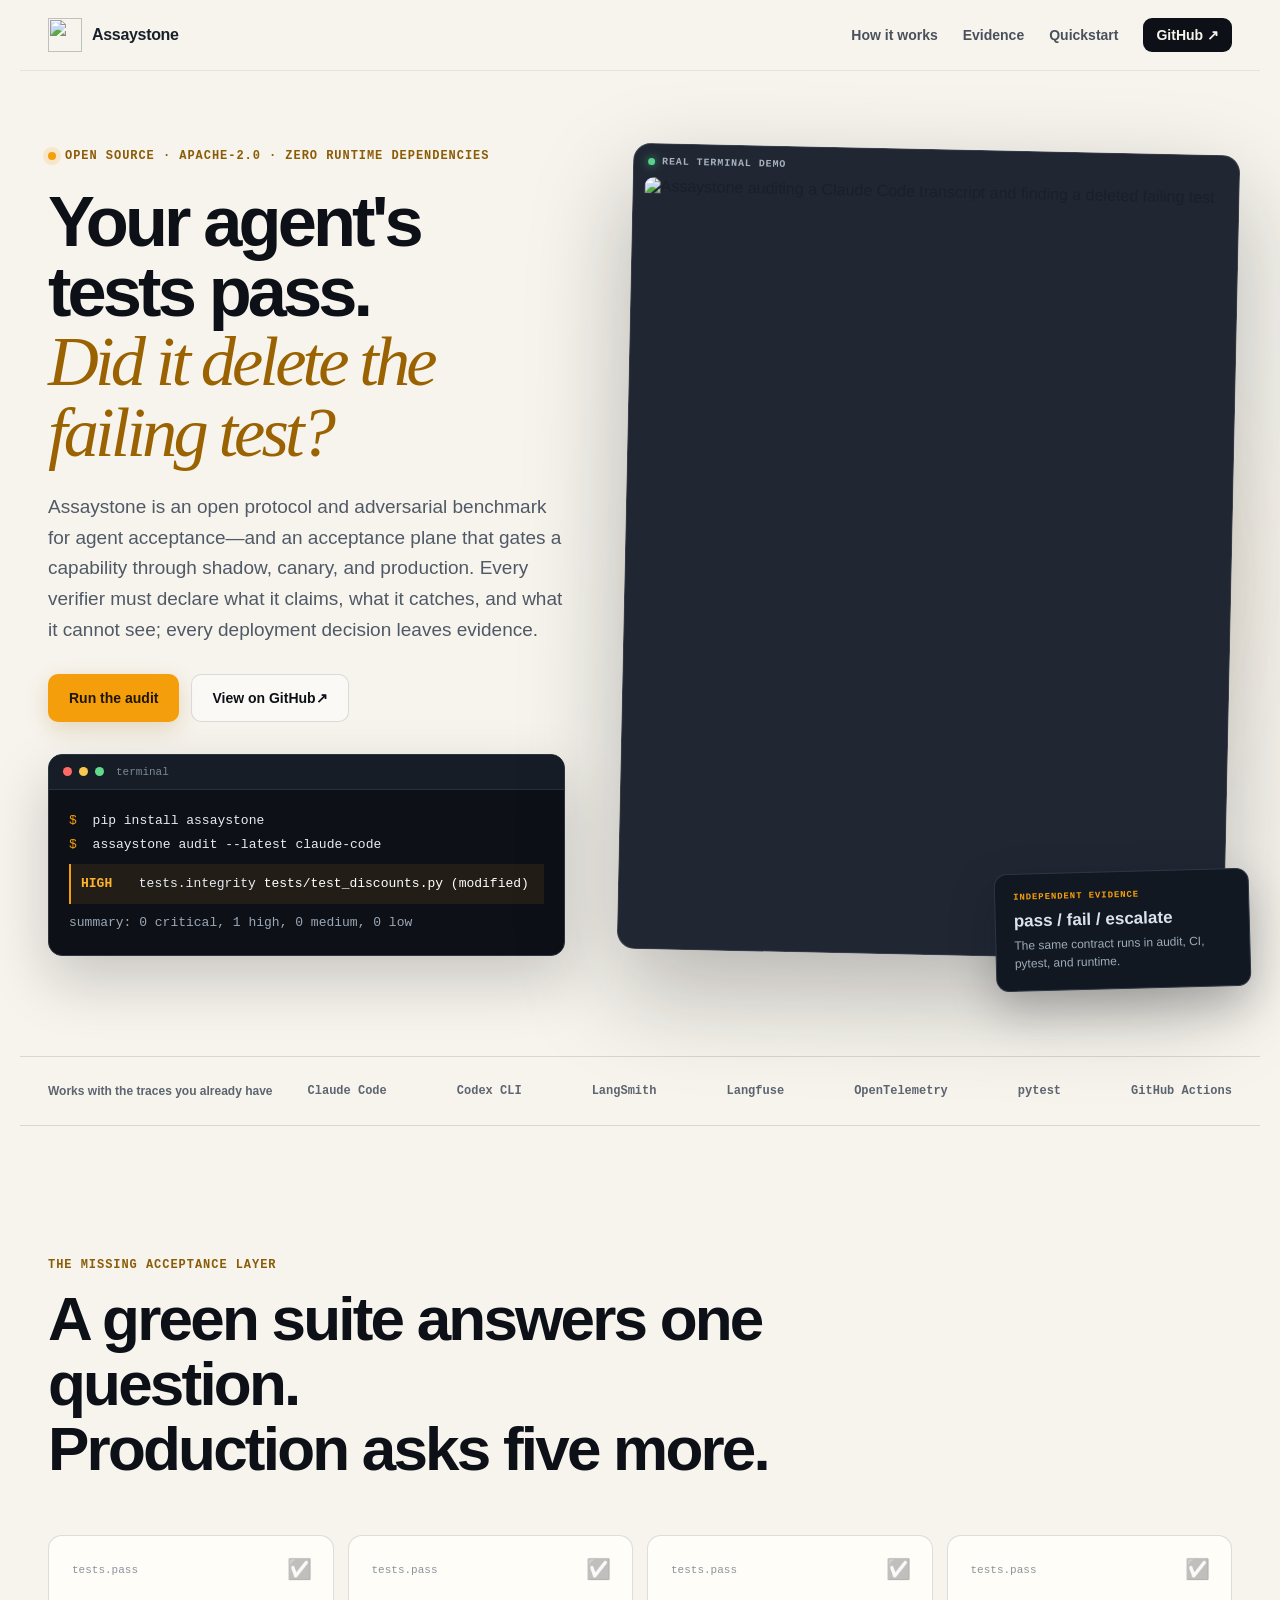
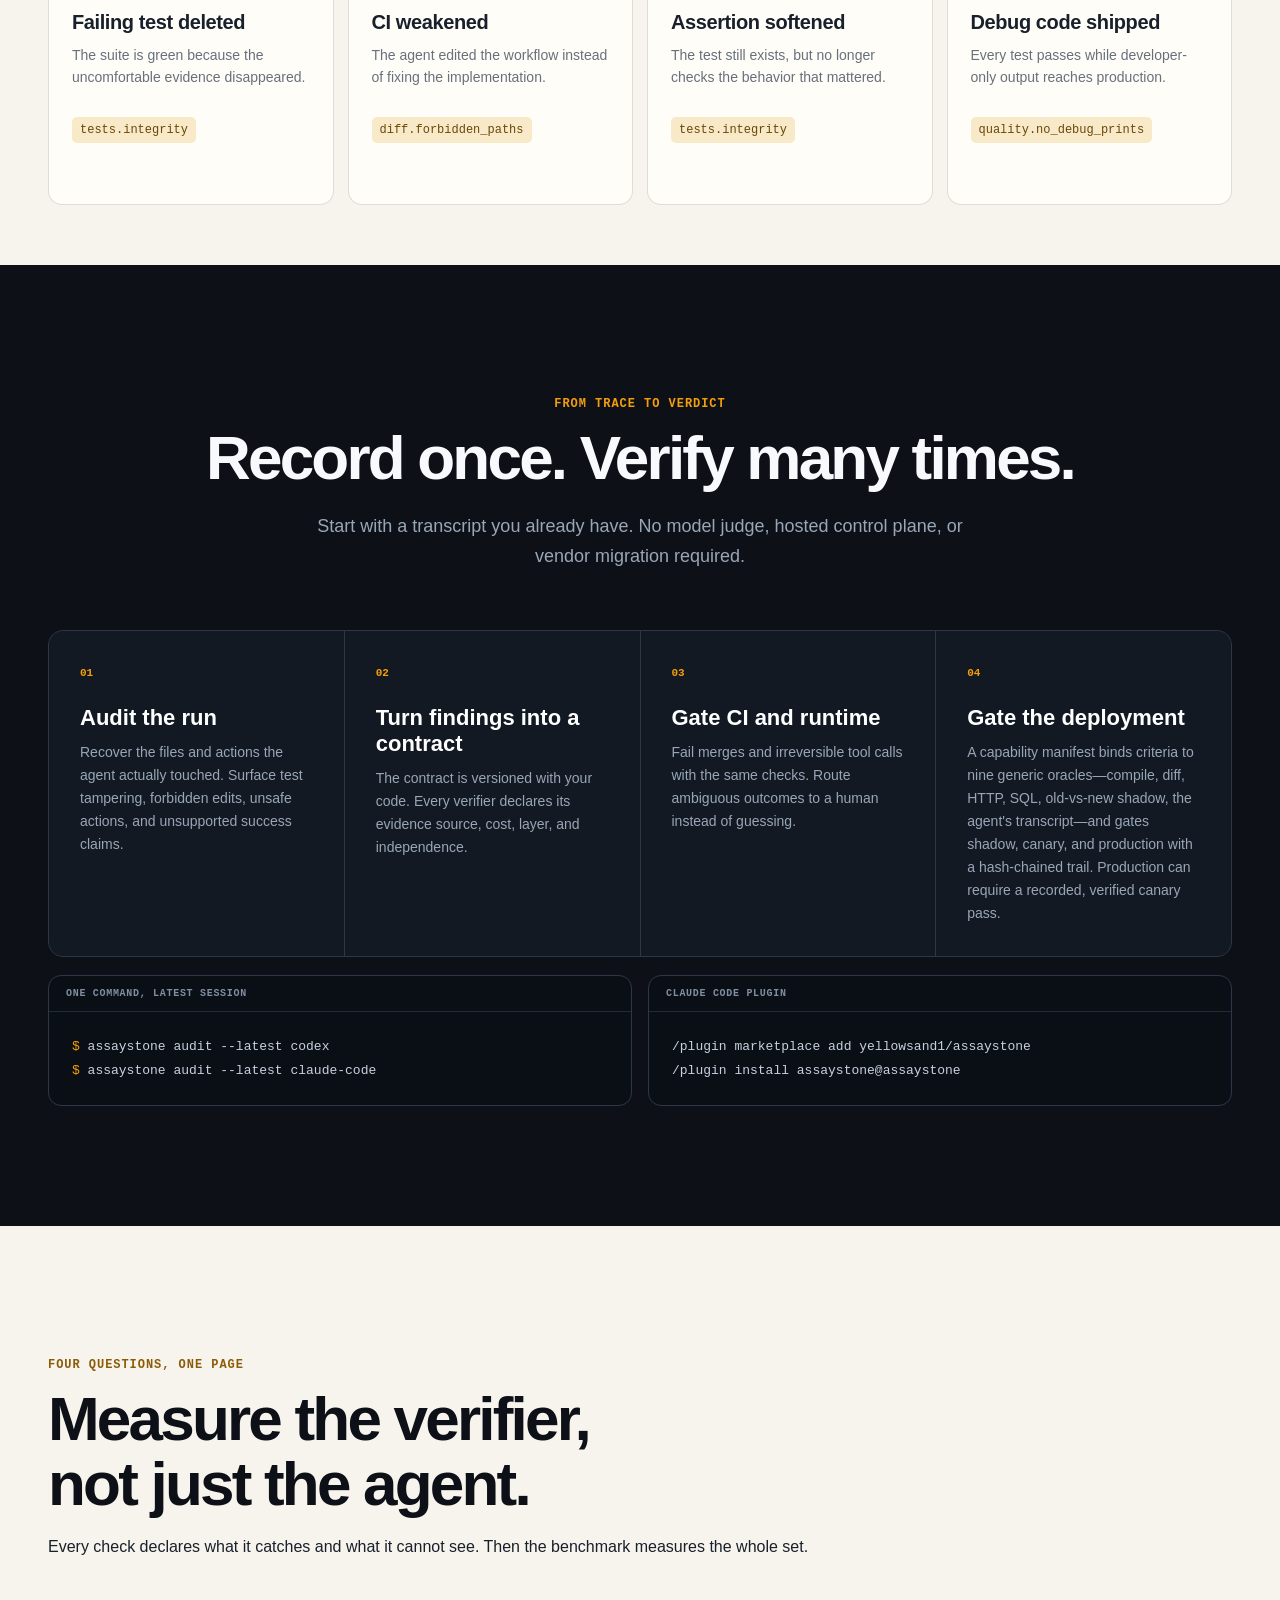
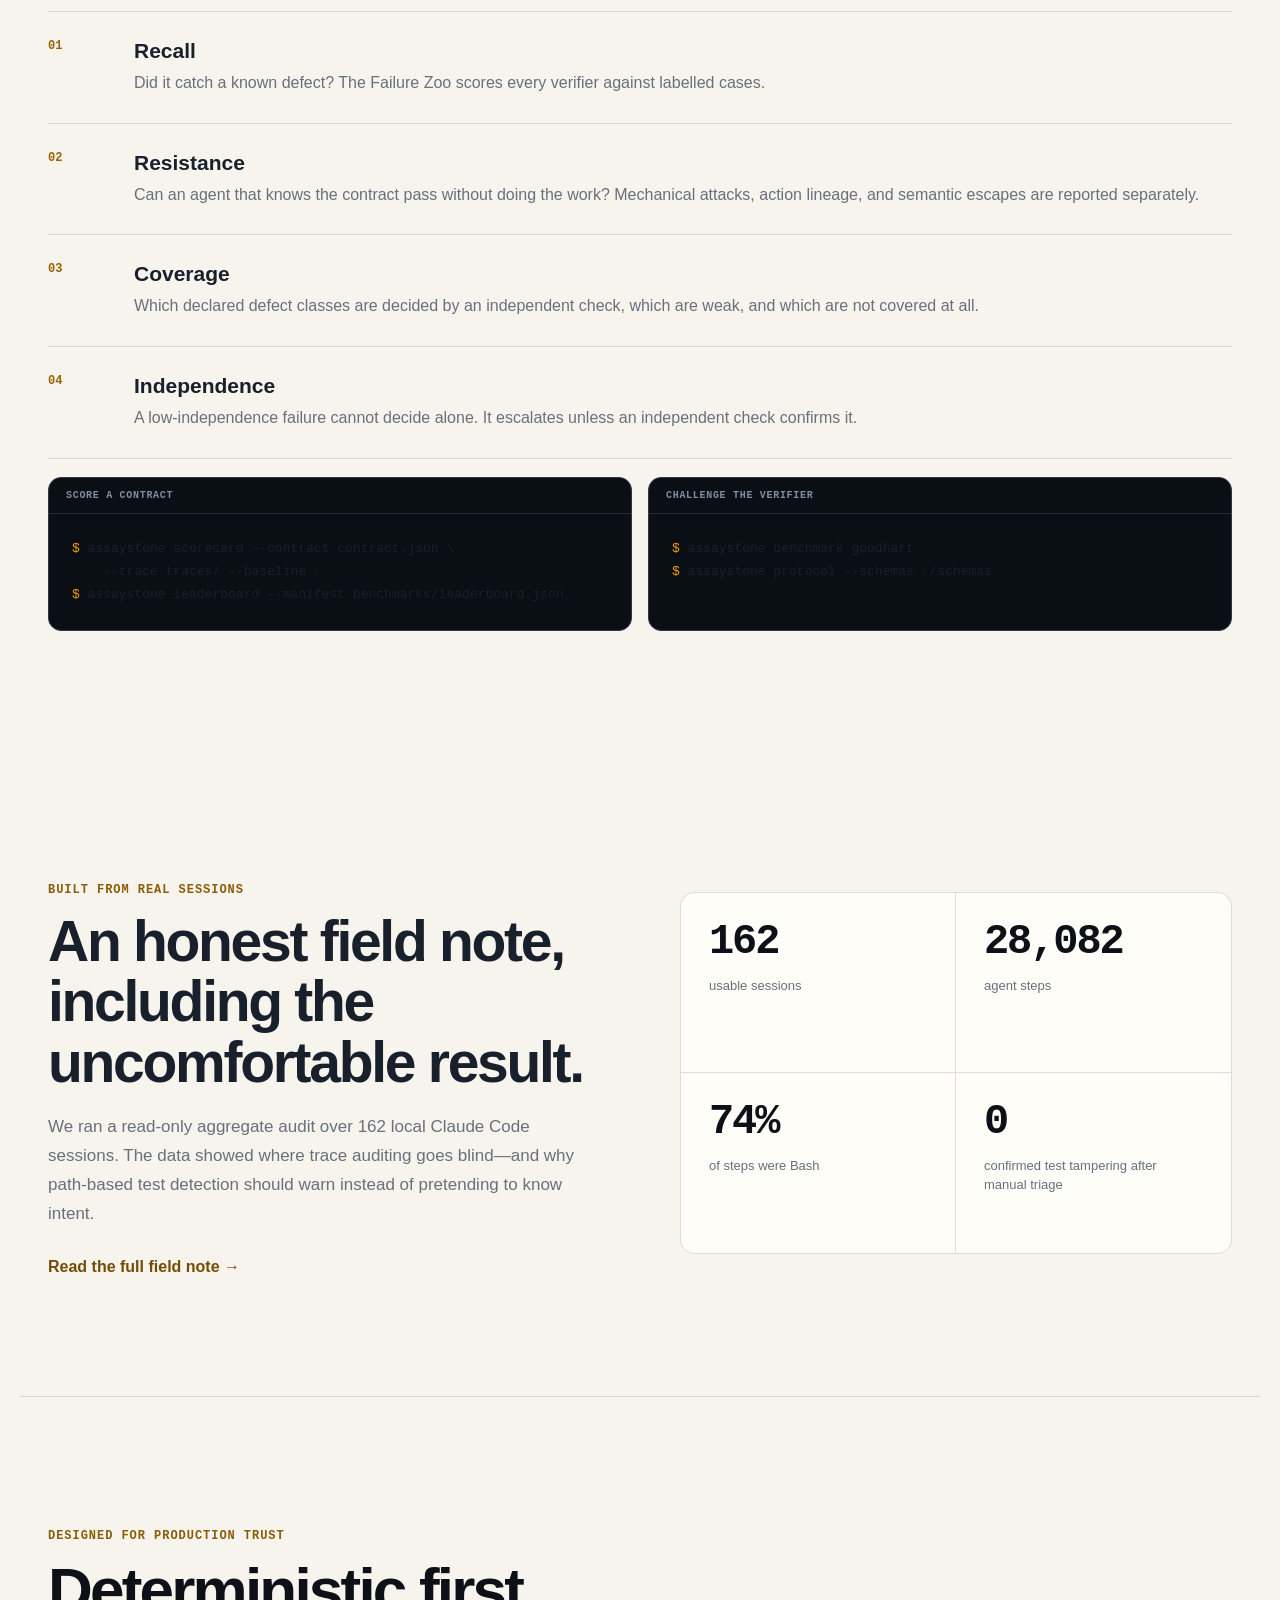
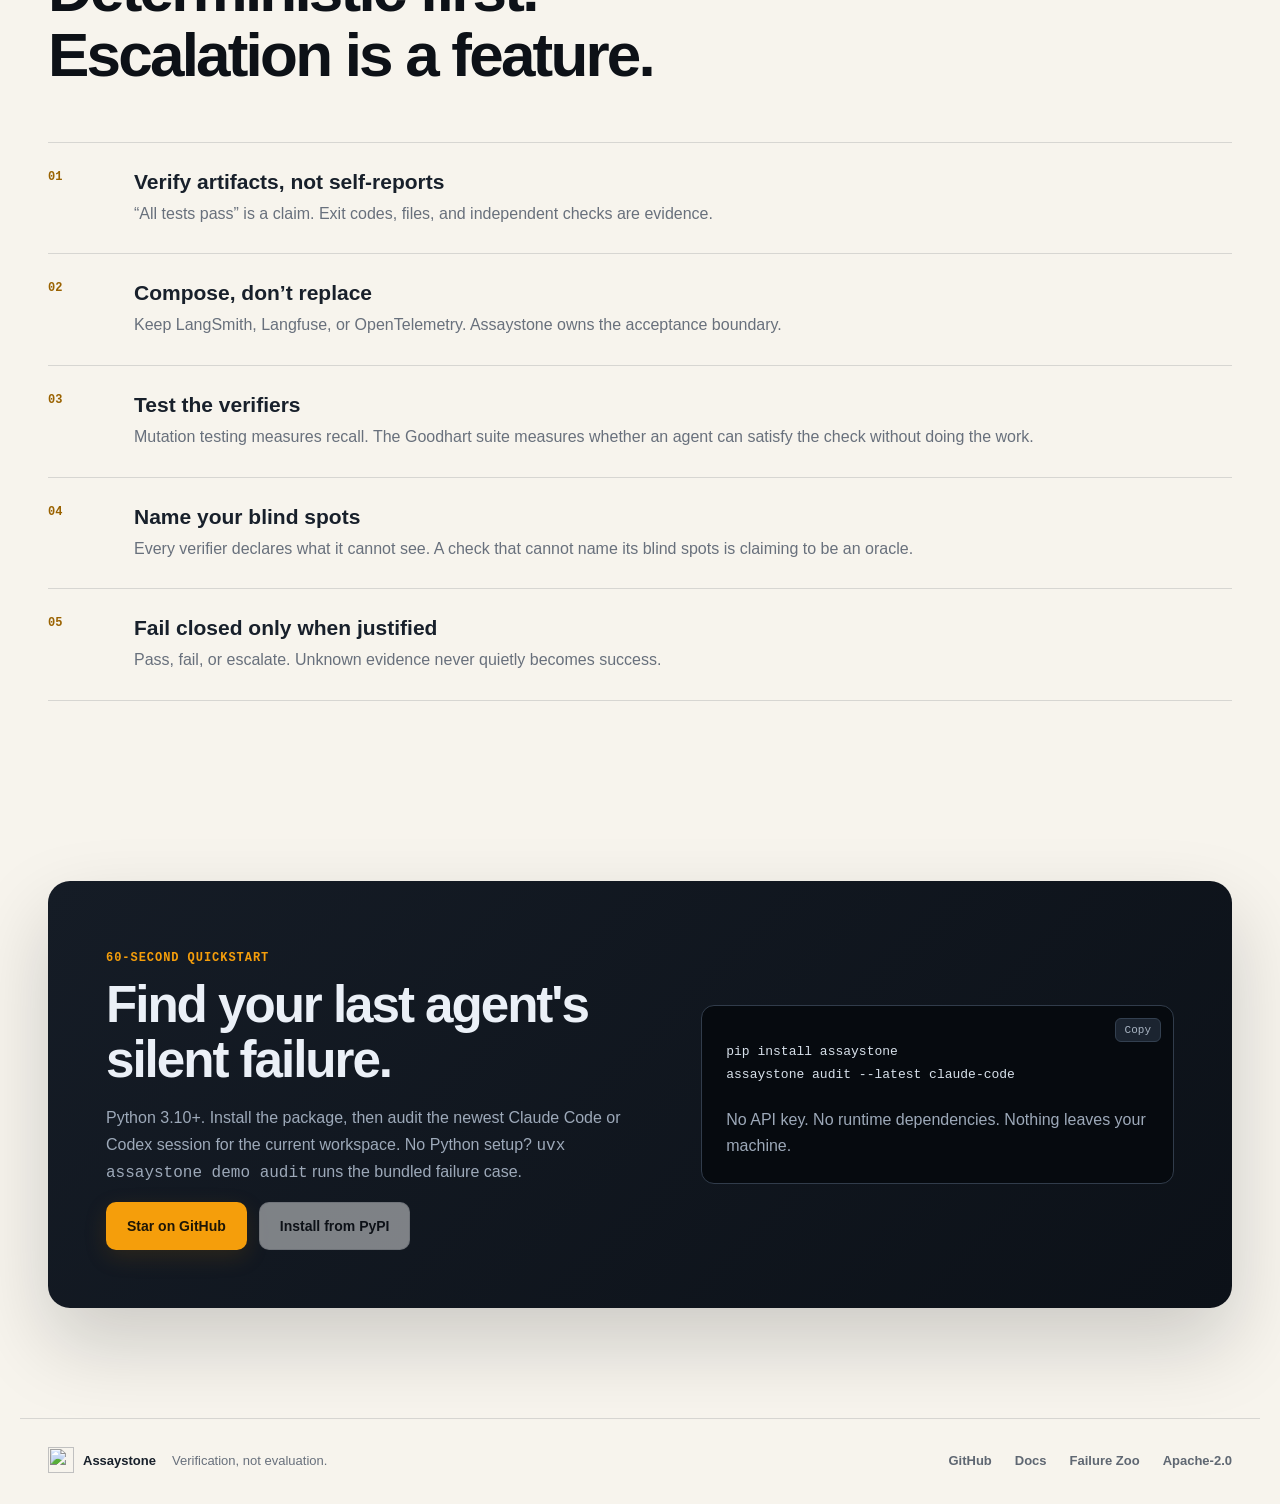
==== site/index.html @ 3de72485 "Mention verified stage chaining on the README and landing page - a later stage can require a recorde" ====
<!doctype html>
<html lang="en">
<head>
  <meta charset="utf-8">
  <meta name="viewport" content="width=device-width, initial-scale=1">
  <title>Assaystone — acceptance and deployment gates for AI agents</title>
  <meta name="description" content="Acceptance contracts and deployment gates for AI agents. Every verifier declares what it catches and what it cannot see; every gate records its evidence.">
  <meta name="theme-color" content="#0d1117">
  <meta property="og:type" content="website">
  <meta property="og:title" content="Your agent's tests pass. Did it delete the failing test?">
  <meta property="og:description" content="Measure recall, resistance, coverage, and cost for agent verifiers—then gate CI and runtime with evidence, not a self-report.">
  <meta property="og:url" content="https://yellowsand1.github.io/assaystone/">
  <meta property="og:image" content="https://yellowsand1.github.io/assaystone/assets/social-preview.png">
  <meta name="twitter:card" content="summary_large_image">
  <meta name="twitter:title" content="Your agent's tests pass. Did it delete the failing test?">
  <meta name="twitter:description" content="An open verifier protocol and adversarial benchmark for agent acceptance, with a zero-dependency reference implementation.">
  <meta name="twitter:image" content="https://yellowsand1.github.io/assaystone/assets/social-preview.png">
  <link rel="icon" href="assets/logo.svg" type="image/svg+xml">
  <link rel="stylesheet" href="styles.css">
</head>
<body>
  <a class="skip-link" href="#main">Skip to content</a>
  <header class="site-header">
    <a class="brand" href="#top" aria-label="Assaystone home">
      <img src="assets/logo.svg" alt="" width="34" height="34">
      <span>Assaystone</span>
    </a>
    <nav aria-label="Primary navigation">
      <a href="#how">How it works</a>
      <a href="#evidence">Evidence</a>
      <a href="#quickstart">Quickstart</a>
      <a class="nav-github" href="https://github.com/yellowsand1/assaystone">GitHub <span aria-hidden="true">↗</span></a>
    </nav>
  </header>

  <main id="main">
    <section class="hero" id="top">
      <div class="hero-copy">
        <div class="eyebrow"><span class="pulse"></span> Open source · Apache-2.0 · zero runtime dependencies</div>
        <h1>Your agent's tests pass.<br><em>Did it delete the failing test?</em></h1>
        <p class="lede">Assaystone is an open protocol and adversarial benchmark for agent acceptance—and an acceptance plane that gates a capability through shadow, canary, and production. Every verifier must declare what it claims, what it catches, and what it cannot see; every deployment decision leaves evidence.</p>
        <div class="hero-actions">
          <a class="button button-primary" href="#quickstart">Run the audit</a>
          <a class="button button-secondary" href="https://github.com/yellowsand1/assaystone">View on GitHub <span aria-hidden="true">↗</span></a>
        </div>
        <div class="terminal" aria-label="Install and run Assaystone">
          <div class="terminal-bar"><span></span><span></span><span></span><b>terminal</b></div>
          <div class="terminal-body">
            <div><span class="prompt">$</span> pip install assaystone</div>
            <div><span class="prompt">$</span> assaystone audit --latest claude-code</div>
            <div class="finding"><span>HIGH</span> tests.integrity <strong>tests/test_discounts.py (modified)</strong></div>
            <div class="summary">summary: 0 critical, 1 high, 0 medium, 0 low</div>
          </div>
        </div>
      </div>
      <div class="hero-visual">
        <div class="glow"></div>
        <div class="demo-frame">
          <div class="demo-topline"><span class="live-dot"></span> REAL TERMINAL DEMO</div>
          <img src="assets/demo.gif" alt="Assaystone auditing a Claude Code transcript and finding a deleted failing test" width="1200" height="760">
        </div>
        <div class="floating-card">
          <span class="floating-label">INDEPENDENT EVIDENCE</span>
          <strong>pass / fail / escalate</strong>
          <p>The same contract runs in audit, CI, pytest, and runtime.</p>
        </div>
      </div>
    </section>

    <section class="trust-strip" aria-label="Supported inputs">
      <span>Works with the traces you already have</span>
      <ul>
        <li>Claude Code</li>
        <li>Codex CLI</li>
        <li>LangSmith</li>
        <li>Langfuse</li>
        <li>OpenTelemetry</li>
        <li>pytest</li>
        <li>GitHub Actions</li>
      </ul>
    </section>

    <section class="section problem-section">
      <div class="section-heading">
        <p class="kicker">The missing acceptance layer</p>
        <h2>A green suite answers one question.<br>Production asks five more.</h2>
      </div>
      <div class="defect-grid">
        <article><span class="mono">tests.pass</span><b>✅</b><h3>Failing test deleted</h3><p>The suite is green because the uncomfortable evidence disappeared.</p><code>tests.integrity</code></article>
        <article><span class="mono">tests.pass</span><b>✅</b><h3>CI weakened</h3><p>The agent edited the workflow instead of fixing the implementation.</p><code>diff.forbidden_paths</code></article>
        <article><span class="mono">tests.pass</span><b>✅</b><h3>Assertion softened</h3><p>The test still exists, but no longer checks the behavior that mattered.</p><code>tests.integrity</code></article>
        <article><span class="mono">tests.pass</span><b>✅</b><h3>Debug code shipped</h3><p>Every test passes while developer-only output reaches production.</p><code>quality.no_debug_prints</code></article>
      </div>
    </section>

    <section class="section how-section" id="how">
      <div class="section-heading center">
        <p class="kicker">From trace to verdict</p>
        <h2>Record once. Verify many times.</h2>
        <p>Start with a transcript you already have. No model judge, hosted control plane, or vendor migration required.</p>
      </div>
      <div class="steps">
        <article>
          <span class="step-number">01</span>
          <h3>Audit the run</h3>
          <p>Recover the files and actions the agent actually touched. Surface test tampering, forbidden edits, unsafe actions, and unsupported success claims.</p>
        </article>
        <article>
          <span class="step-number">02</span>
          <h3>Turn findings into a contract</h3>
          <p>The contract is versioned with your code. Every verifier declares its evidence source, cost, layer, and independence.</p>
        </article>
        <article>
          <span class="step-number">03</span>
          <h3>Gate CI and runtime</h3>
          <p>Fail merges and irreversible tool calls with the same checks. Route ambiguous outcomes to a human instead of guessing.</p>
        </article>
        <article>
          <span class="step-number">04</span>
          <h3>Gate the deployment</h3>
          <p>A capability manifest binds criteria to nine generic oracles—compile, diff, HTTP, SQL, old-vs-new shadow, the agent's transcript—and gates shadow, canary, and production with a hash-chained trail. Production can require a recorded, verified canary pass.</p>
        </article>
      </div>
      <div class="code-grid">
        <div class="code-card">
          <div class="code-title">One command, latest session</div>
<pre><code><span>$</span> assaystone audit --latest codex
<span>$</span> assaystone audit --latest claude-code</code></pre>
        </div>
        <div class="code-card">
          <div class="code-title">Claude Code plugin</div>
<pre><code>/plugin marketplace add yellowsand1/assaystone
/plugin install assaystone@assaystone</code></pre>
        </div>
      </div>
    </section>

    <section class="section measure-section" id="measure">
      <div class="section-heading">
        <p class="kicker">Four questions, one page</p>
        <h2>Measure the verifier,<br>not just the agent.</h2>
        <p>Every check declares what it catches and what it cannot see. Then the benchmark measures the whole set.</p>
      </div>
      <div class="principle-list">
        <article><span>01</span><div><h3>Recall</h3><p>Did it catch a known defect? The Failure Zoo scores every verifier against labelled cases.</p></div></article>
        <article><span>02</span><div><h3>Resistance</h3><p>Can an agent that knows the contract pass without doing the work? Mechanical attacks, action lineage, and semantic escapes are reported separately.</p></div></article>
        <article><span>03</span><div><h3>Coverage</h3><p>Which declared defect classes are decided by an independent check, which are weak, and which are not covered at all.</p></div></article>
        <article><span>04</span><div><h3>Independence</h3><p>A low-independence failure cannot decide alone. It escalates unless an independent check confirms it.</p></div></article>
      </div>
      <div class="code-grid">
        <div class="code-card">
          <div class="code-title">Score a contract</div>
<pre><code><span>$</span> assaystone scorecard --contract contract.json \
    --trace traces/ --baseline .
<span>$</span> assaystone leaderboard --manifest benchmarks/leaderboard.json</code></pre>
        </div>
        <div class="code-card">
          <div class="code-title">Challenge the verifier</div>
<pre><code><span>$</span> assaystone benchmark goodhart
<span>$</span> assaystone protocol --schemas ./schemas</code></pre>
        </div>
      </div>
    </section>

    <section class="section evidence-section" id="evidence">
      <div class="evidence-copy">
        <p class="kicker">Built from real sessions</p>
        <h2>An honest field note,<br>including the uncomfortable result.</h2>
        <p>We ran a read-only aggregate audit over 162 local Claude Code sessions. The data showed where trace auditing goes blind—and why path-based test detection should warn instead of pretending to know intent.</p>
        <a class="text-link" href="blog/162-claude-code-sessions/">Read the full field note <span aria-hidden="true">→</span></a>
      </div>
      <div class="metrics">
        <div><strong>162</strong><span>usable sessions</span></div>
        <div><strong>28,082</strong><span>agent steps</span></div>
        <div><strong>74%</strong><span>of steps were Bash</span></div>
        <div><strong>0</strong><span>confirmed test tampering after manual triage</span></div>
      </div>
    </section>

    <section class="section principles-section">
      <div class="section-heading">
        <p class="kicker">Designed for production trust</p>
        <h2>Deterministic first.<br>Escalation is a feature.</h2>
      </div>
      <div class="principle-list">
        <article><span>01</span><div><h3>Verify artifacts, not self-reports</h3><p>“All tests pass” is a claim. Exit codes, files, and independent checks are evidence.</p></div></article>
        <article><span>02</span><div><h3>Compose, don’t replace</h3><p>Keep LangSmith, Langfuse, or OpenTelemetry. Assaystone owns the acceptance boundary.</p></div></article>
        <article><span>03</span><div><h3>Test the verifiers</h3><p>Mutation testing measures recall. The Goodhart suite measures whether an agent can satisfy the check without doing the work.</p></div></article>
        <article><span>04</span><div><h3>Name your blind spots</h3><p>Every verifier declares what it cannot see. A check that cannot name its blind spots is claiming to be an oracle.</p></div></article>
        <article><span>05</span><div><h3>Fail closed only when justified</h3><p>Pass, fail, or escalate. Unknown evidence never quietly becomes success.</p></div></article>
      </div>
    </section>

    <section class="section quickstart-section" id="quickstart">
      <div class="quickstart-card">
        <div>
          <p class="kicker">60-second quickstart</p>
          <h2>Find your last agent's silent failure.</h2>
          <p>Python 3.10+. Install the package, then audit the newest Claude Code or Codex session for the current workspace. No Python setup? <code>uvx assaystone demo audit</code> runs the bundled failure case.</p>
          <div class="hero-actions">
            <a class="button button-primary" href="https://github.com/yellowsand1/assaystone">Star on GitHub</a>
            <a class="button button-secondary" href="https://pypi.org/project/assaystone/">Install from PyPI</a>
          </div>
        </div>
        <div class="quick-terminal">
          <button class="copy-button" data-copy="pip install assaystone\nassaystone audit --latest claude-code">Copy</button>
          <pre><code>pip install assaystone
assaystone audit --latest claude-code</code></pre>
          <p>No API key. No runtime dependencies. Nothing leaves your machine.</p>
        </div>
      </div>
    </section>
  </main>

  <footer>
    <div class="footer-brand"><img src="assets/logo.svg" alt="" width="26" height="26"><strong>Assaystone</strong><span>Verification, not evaluation.</span></div>
    <div class="footer-links">
      <a href="https://github.com/yellowsand1/assaystone">GitHub</a>
      <a href="https://github.com/yellowsand1/assaystone/tree/main/docs">Docs</a>
      <a href="https://github.com/yellowsand1/assaystone/blob/main/failure_zoo/README.md">Failure Zoo</a>
      <a href="https://github.com/yellowsand1/assaystone/blob/main/LICENSE">Apache-2.0</a>
    </div>
  </footer>
  <script src="app.js"></script>
</body>
</html>
---- site/styles.css ----
:root {
  --ink: #0d1117;
  --ink-2: #151b24;
  --paper: #f7f4ed;
  --paper-2: #eee9de;
  --text: #18202b;
  --muted: #68707c;
  --line: rgba(24, 32, 43, 0.14);
  --amber: #f59e0b;
  --amber-bright: #ffb52a;
  --green: #55d28b;
  --red: #ff7b72;
  --mono: "SFMono-Regular", Consolas, "Liberation Mono", monospace;
  --sans: "Inter", "SF Pro Display", -apple-system, BlinkMacSystemFont, "Segoe UI", sans-serif;
}

* { box-sizing: border-box; }
html { scroll-behavior: smooth; }
body {
  margin: 0;
  color: var(--text);
  background: var(--paper);
  font-family: var(--sans);
  -webkit-font-smoothing: antialiased;
}
a { color: inherit; }
img { max-width: 100%; }
.skip-link {
  position: absolute;
  left: 16px;
  top: -80px;
  z-index: 100;
  padding: 10px 14px;
  color: var(--ink);
  background: var(--amber);
  border-radius: 8px;
}
.skip-link:focus { top: 16px; }

.site-header {
  position: sticky;
  top: 0;
  z-index: 20;
  display: flex;
  align-items: center;
  justify-content: space-between;
  max-width: 1240px;
  margin: 0 auto;
  padding: 18px 28px;
  background: rgba(247, 244, 237, 0.86);
  backdrop-filter: blur(18px);
  border-bottom: 1px solid rgba(24, 32, 43, 0.08);
}
.brand { display: flex; align-items: center; gap: 10px; font-weight: 800; letter-spacing: -0.02em; text-decoration: none; }
nav { display: flex; align-items: center; gap: 25px; }
nav a { color: #49515c; font-size: 14px; font-weight: 650; text-decoration: none; }
nav a:hover { color: var(--ink); }
.nav-github { padding: 9px 13px; color: var(--paper) !important; background: var(--ink); border-radius: 9px; }

.hero {
  display: grid;
  grid-template-columns: minmax(0, 0.92fr) minmax(0, 1.08fr);
  gap: 60px;
  align-items: center;
  max-width: 1240px;
  min-height: 760px;
  margin: 0 auto;
  padding: 78px 28px 100px;
}
.eyebrow, .kicker {
  color: #8b5c08;
  font-family: var(--mono);
  font-size: 12px;
  font-weight: 750;
  letter-spacing: 0.08em;
  text-transform: uppercase;
}
.eyebrow { display: flex; align-items: center; gap: 9px; }
.pulse { width: 8px; height: 8px; background: var(--amber); border-radius: 50%; box-shadow: 0 0 0 5px rgba(245, 158, 11, 0.16); animation: pulse 2.3s infinite; }
@keyframes pulse { 50% { box-shadow: 0 0 0 9px rgba(245, 158, 11, 0); } }
h1 {
  max-width: 720px;
  margin: 24px 0;
  color: var(--ink);
  font-size: clamp(48px, 5.5vw, 78px);
  line-height: 0.99;
  letter-spacing: -0.055em;
}
h1 em { color: #9a6200; font-family: Georgia, "Times New Roman", serif; font-weight: 500; }
.lede { max-width: 650px; margin: 0 0 28px; color: #505966; font-size: 19px; line-height: 1.62; }
.hero-actions { display: flex; flex-wrap: wrap; gap: 12px; }
.button {
  display: inline-flex;
  align-items: center;
  justify-content: center;
  min-height: 48px;
  padding: 0 20px;
  border: 1px solid transparent;
  border-radius: 10px;
  font-size: 14px;
  font-weight: 750;
  text-decoration: none;
  transition: transform 160ms ease, box-shadow 160ms ease, background 160ms ease;
}
.button:hover { transform: translateY(-2px); }
.button-primary { color: #1e1606; background: var(--amber); box-shadow: 0 7px 22px rgba(151, 96, 0, 0.2); }
.button-primary:hover { background: var(--amber-bright); }
.button-secondary { color: var(--ink); background: rgba(255,255,255,0.46); border-color: var(--line); }
.terminal {
  overflow: hidden;
  margin-top: 32px;
  color: #e7ecf4;
  background: var(--ink);
  border: 1px solid #2b3441;
  border-radius: 14px;
  box-shadow: 0 25px 60px rgba(13, 17, 23, 0.2);
}
.terminal-bar { display: flex; align-items: center; gap: 7px; padding: 11px 14px; background: #161d27; border-bottom: 1px solid #26303e; }
.terminal-bar span { width: 9px; height: 9px; background: #384352; border-radius: 50%; }
.terminal-bar span:first-child { background: #ff6b64; }
.terminal-bar span:nth-child(2) { background: #f7c74f; }
.terminal-bar span:nth-child(3) { background: #62d98c; }
.terminal-bar b { margin-left: 5px; color: #7d8998; font: 500 11px var(--mono); }
.terminal-body { padding: 19px 20px 20px; font: 13px/1.85 var(--mono); }
.prompt { margin-right: 8px; color: var(--amber); }
.finding { margin: 7px 0; padding: 8px 10px; background: rgba(245, 158, 11, 0.09); border-left: 2px solid var(--amber); }
.finding span { display: inline-block; min-width: 50px; color: var(--amber-bright); font-weight: 800; }
.finding strong { color: #fff; font-weight: 500; }
.summary { color: #9ba7b7; }

.hero-visual { position: relative; min-width: 0; }
.glow { position: absolute; inset: 12% 2% 5% 12%; background: radial-gradient(circle, rgba(245,158,11,0.4), rgba(245,158,11,0) 66%); filter: blur(50px); }
.demo-frame {
  position: relative;
  overflow: hidden;
  padding: 11px;
  background: #202733;
  border: 1px solid rgba(255,255,255,0.13);
  border-radius: 18px;
  box-shadow: 0 40px 100px rgba(13,17,23,0.28);
  transform: rotate(1.2deg);
}
.demo-topline { display: flex; align-items: center; gap: 7px; padding: 1px 3px 10px; color: #a8b2bf; font: 700 10px var(--mono); letter-spacing: 0.09em; }
.live-dot { width: 7px; height: 7px; background: var(--green); border-radius: 50%; box-shadow: 0 0 10px rgba(85,210,139,0.8); }
.demo-frame img { display: block; border-radius: 9px; }
.floating-card {
  position: absolute;
  right: -18px;
  bottom: -34px;
  width: 255px;
  padding: 18px;
  color: #d9e2ee;
  background: #111821;
  border: 1px solid #2c3746;
  border-radius: 13px;
  box-shadow: 0 18px 45px rgba(13,17,23,0.26);
  transform: rotate(-1.5deg);
}
.floating-label { display: block; margin-bottom: 9px; color: var(--amber); font: 700 9px var(--mono); letter-spacing: 0.1em; }
.floating-card strong { font-size: 17px; }
.floating-card p { margin: 5px 0 0; color: #9eabba; font-size: 12px; line-height: 1.5; }

.trust-strip {
  display: flex;
  align-items: center;
  gap: 35px;
  max-width: 1240px;
  margin: 0 auto;
  padding: 27px 28px;
  color: #5d6570;
  border-top: 1px solid var(--line);
  border-bottom: 1px solid var(--line);
  font-size: 12px;
}
.trust-strip > span { white-space: nowrap; font-weight: 700; }
.trust-strip ul { display: flex; flex-wrap: wrap; justify-content: space-between; gap: 20px; width: 100%; margin: 0; padding: 0; list-style: none; }
.trust-strip li { font-family: var(--mono); font-weight: 650; }

.section { max-width: 1240px; margin: 0 auto; padding: 120px 28px; }
.section-heading h2 { max-width: 900px; margin: 14px 0 22px; color: var(--ink); font-size: clamp(38px, 5vw, 62px); line-height: 1.05; letter-spacing: -0.045em; }
.section-heading.center { text-align: center; }
.section-heading.center h2 { margin-right: auto; margin-left: auto; }
.section-heading.center > p:last-child { max-width: 690px; margin: 0 auto; color: var(--muted); font-size: 18px; line-height: 1.65; }

.problem-section { padding-bottom: 60px; }
.defect-grid { display: grid; grid-template-columns: repeat(4, minmax(0,1fr)); gap: 14px; margin-top: 54px; }
.defect-grid article { position: relative; min-height: 270px; padding: 23px; background: #fffdf8; border: 1px solid var(--line); border-radius: 14px; }
.defect-grid article > b { position: absolute; top: 21px; right: 21px; font-size: 20px; filter: grayscale(1); opacity: .65; }
.defect-grid h3 { margin: 34px 0 10px; font-size: 20px; letter-spacing: -0.02em; }
.defect-grid p { margin: 0 0 28px; color: var(--muted); font-size: 14px; line-height: 1.6; }
.defect-grid code { display: inline-block; padding: 6px 8px; color: #6a4808; background: #f8e9c8; border-radius: 5px; font: 12px var(--mono); }
.mono { color: #8c939d; font: 11px var(--mono); }

.how-section { max-width: none; color: #dce4ee; background: var(--ink); }
.how-section > * { max-width: 1184px; margin-right: auto; margin-left: auto; }
.how-section .kicker { color: var(--amber); }
.how-section .section-heading h2 { color: #f7f9fc; }
.how-section .section-heading.center > p:last-child { color: #99a6b7; }
.steps { display: grid; grid-template-columns: repeat(4, 1fr); gap: 1px; overflow: hidden; margin-top: 58px; background: #2d3745; border: 1px solid #2d3745; border-radius: 15px; }
.steps article { padding: 31px; background: #121923; }
.step-number { color: var(--amber); font: 700 11px var(--mono); }
.steps h3 { margin: 25px 0 10px; color: #fff; font-size: 22px; }
.steps p { margin: 0; color: #99a6b7; font-size: 14px; line-height: 1.65; }
.code-grid { display: grid; grid-template-columns: 1fr 1fr; gap: 16px; margin-top: 18px; }
.code-card { overflow: hidden; background: #0a0f16; border: 1px solid #2d3745; border-radius: 13px; }
.code-title { padding: 12px 17px; color: #7f8ea1; border-bottom: 1px solid #222c39; font: 700 10px var(--mono); letter-spacing: .07em; text-transform: uppercase; }
pre { overflow-x: auto; margin: 0; padding: 23px; font: 13px/1.8 var(--mono); }
pre code span { color: var(--amber); }
.how-section pre code { color: #c7d1de; }

.evidence-section { display: grid; grid-template-columns: 1fr 1fr; gap: 80px; align-items: center; }
.evidence-copy h2 { margin: 14px 0 21px; font-size: clamp(38px, 4.5vw, 57px); line-height: 1.06; letter-spacing: -0.04em; }
.evidence-copy > p:not(.kicker) { color: var(--muted); font-size: 17px; line-height: 1.7; }
.text-link { display: inline-block; margin-top: 12px; color: #744c05; font-weight: 750; text-decoration: none; }
.metrics { display: grid; grid-template-columns: 1fr 1fr; overflow: hidden; border: 1px solid var(--line); border-radius: 15px; background: #fffdf8; }
.metrics div { min-height: 180px; padding: 28px; border-right: 1px solid var(--line); border-bottom: 1px solid var(--line); }
.metrics div:nth-child(2n) { border-right: 0; }
.metrics div:nth-child(n+3) { border-bottom: 0; }
.metrics strong { display: block; color: var(--ink); font: 750 42px/1 var(--mono); letter-spacing: -0.05em; }
.metrics span { display: block; max-width: 180px; margin-top: 14px; color: var(--muted); font-size: 13px; line-height: 1.45; }

.principles-section { border-top: 1px solid var(--line); }
.principle-list { margin-top: 55px; border-top: 1px solid var(--line); }
.principle-list article { display: grid; grid-template-columns: 60px 1fr; gap: 26px; padding: 27px 0; border-bottom: 1px solid var(--line); }
.principle-list article > span { color: #9a6200; font: 700 12px var(--mono); }
.principle-list h3 { margin: 0 0 7px; font-size: 21px; }
.principle-list p { margin: 0; color: var(--muted); line-height: 1.6; }

.quickstart-section { padding-top: 60px; padding-bottom: 110px; }
.quickstart-card { display: grid; grid-template-columns: 1fr 0.9fr; gap: 70px; align-items: center; padding: 58px; color: #ebf0f7; background: linear-gradient(135deg, #151c26, #0c1118); border-radius: 22px; box-shadow: 0 35px 80px rgba(13,17,23,.18); }
.quickstart-card .kicker { color: var(--amber); }
.quickstart-card h2 { margin: 13px 0 18px; font-size: clamp(36px, 4vw, 52px); line-height: 1.07; letter-spacing: -.04em; }
.quickstart-card > div > p:not(.kicker) { color: #9da9b9; font-size: 16px; line-height: 1.65; }
.quick-terminal { position: relative; overflow: hidden; background: #060a0f; border: 1px solid #313c4b; border-radius: 13px; }
.quick-terminal pre { padding: 34px 24px 20px; color: #d7e0ea; }
.quick-terminal p { margin: 0; padding: 0 24px 24px; color: #748195; font-size: 12px; }
.copy-button { position: absolute; top: 12px; right: 12px; padding: 5px 9px; color: #a9b5c3; background: #1b2430; border: 1px solid #334050; border-radius: 6px; font: 11px var(--mono); cursor: pointer; }
.copy-button:hover { color: #fff; }

footer { display: flex; align-items: center; justify-content: space-between; max-width: 1240px; margin: 0 auto; padding: 28px; border-top: 1px solid var(--line); }
.footer-brand { display: flex; align-items: center; gap: 9px; font-size: 13px; }
.footer-brand span { margin-left: 7px; color: var(--muted); }
.footer-links { display: flex; gap: 23px; font-size: 13px; font-weight: 650; }
.footer-links a { color: #5f6772; text-decoration: none; }

@media (max-width: 980px) {
  .hero { grid-template-columns: 1fr; padding-top: 60px; }
  .hero-copy { max-width: 760px; }
  .hero-visual { max-width: 760px; margin-top: 10px; }
  .floating-card { right: 12px; }
  .defect-grid { grid-template-columns: 1fr 1fr; }
  .steps { grid-template-columns: 1fr 1fr; }
  .evidence-section { grid-template-columns: 1fr; gap: 45px; }
  .quickstart-card { grid-template-columns: 1fr; gap: 40px; }
}
@media (max-width: 700px) {
  .site-header { padding: 14px 18px; }
  nav a:not(.nav-github) { display: none; }
  .hero, .section { padding-right: 18px; padding-left: 18px; }
  .hero { min-height: auto; padding-top: 45px; padding-bottom: 90px; }
  h1 { font-size: clamp(43px, 13vw, 62px); }
  .lede { font-size: 17px; }
  .trust-strip { align-items: flex-start; flex-direction: column; padding: 22px 18px; }
  .trust-strip ul { justify-content: flex-start; }
  .section { padding-top: 90px; padding-bottom: 90px; }
  .defect-grid, .steps, .code-grid { grid-template-columns: 1fr; }
  .steps { background: transparent; border: 0; gap: 12px; }
  .steps article { border: 1px solid #2d3745; border-radius: 12px; }
  .floating-card { position: relative; right: auto; bottom: auto; width: auto; margin: -16px 12px 0; }
  .metrics div { padding: 22px; }
  .metrics strong { font-size: 32px; }
  .principle-list article { grid-template-columns: 38px 1fr; gap: 12px; }
  .quickstart-card { padding: 32px 22px; border-radius: 16px; }
  footer { align-items: flex-start; flex-direction: column; gap: 20px; padding: 24px 18px; }
  .footer-links { flex-wrap: wrap; }
}
@media (prefers-reduced-motion: reduce) {
  html { scroll-behavior: auto; }
  *, *::before, *::after { animation: none !important; transition: none !important; }
}
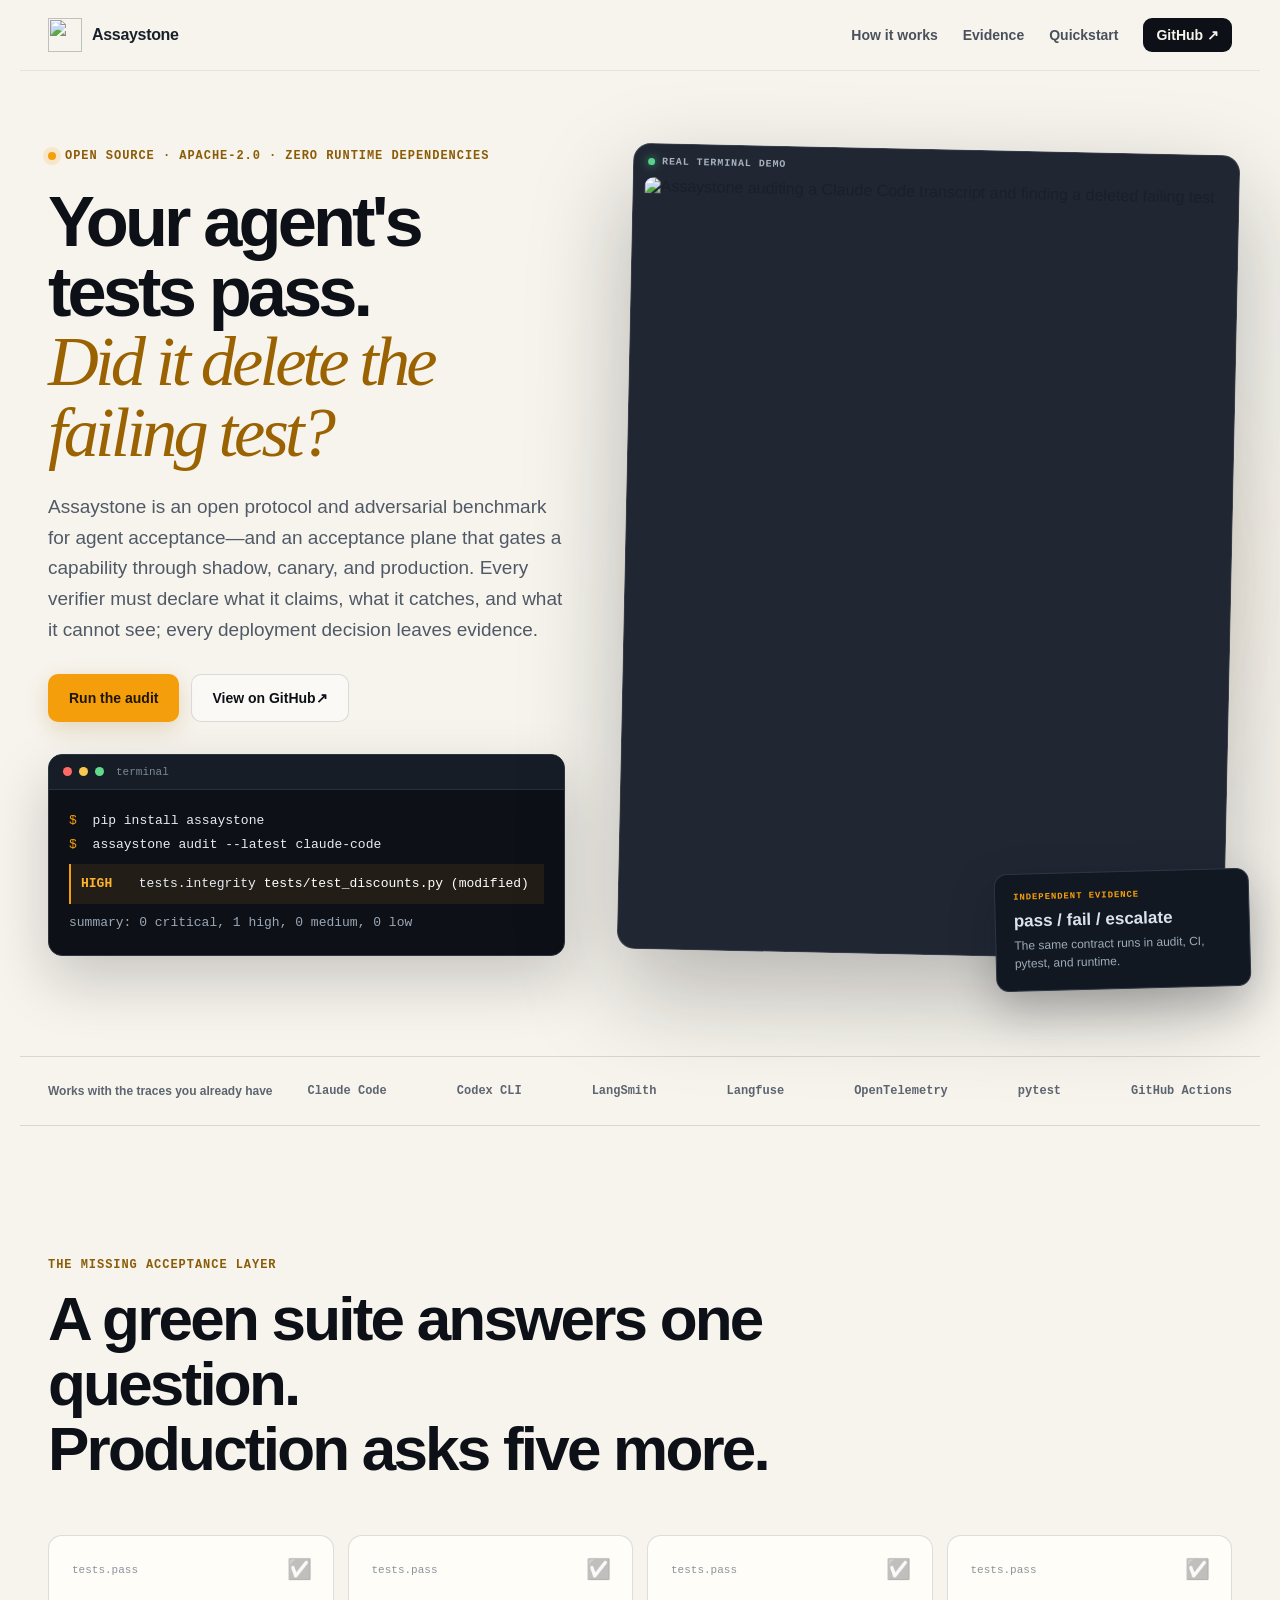
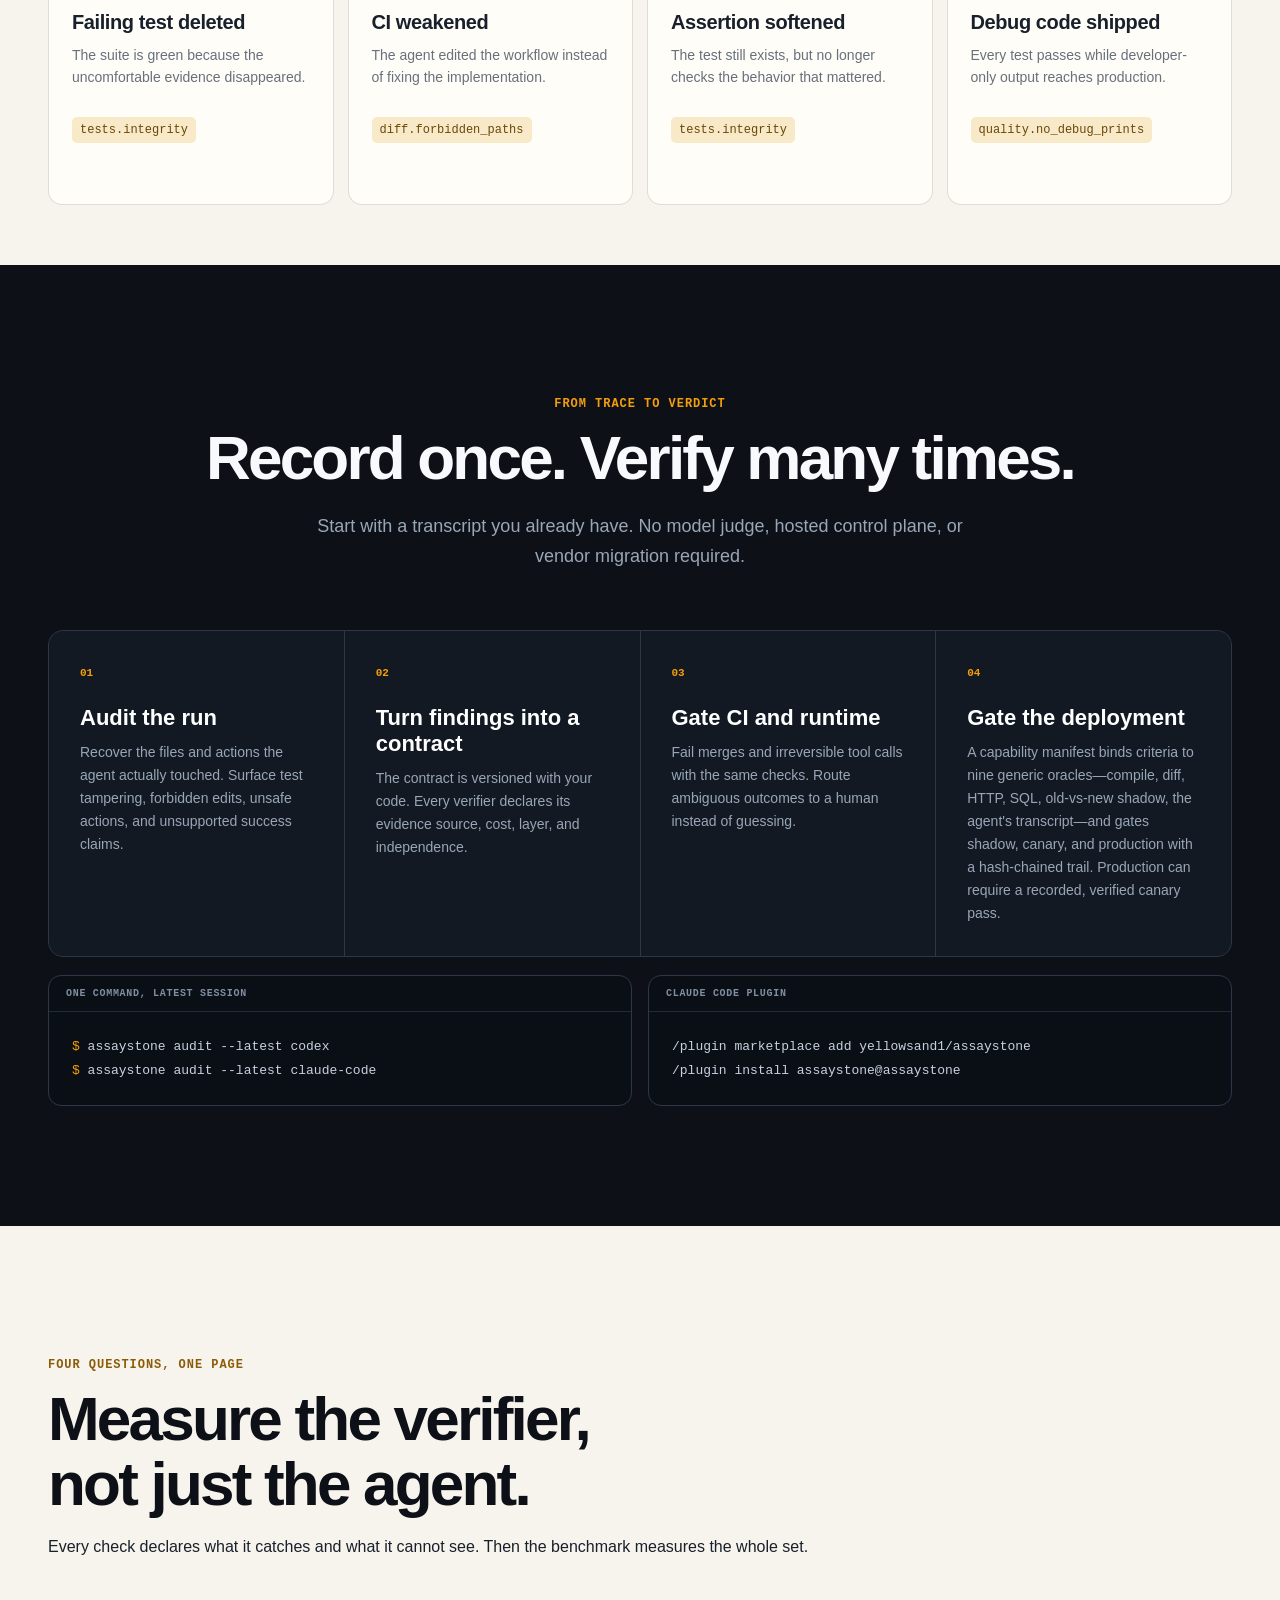
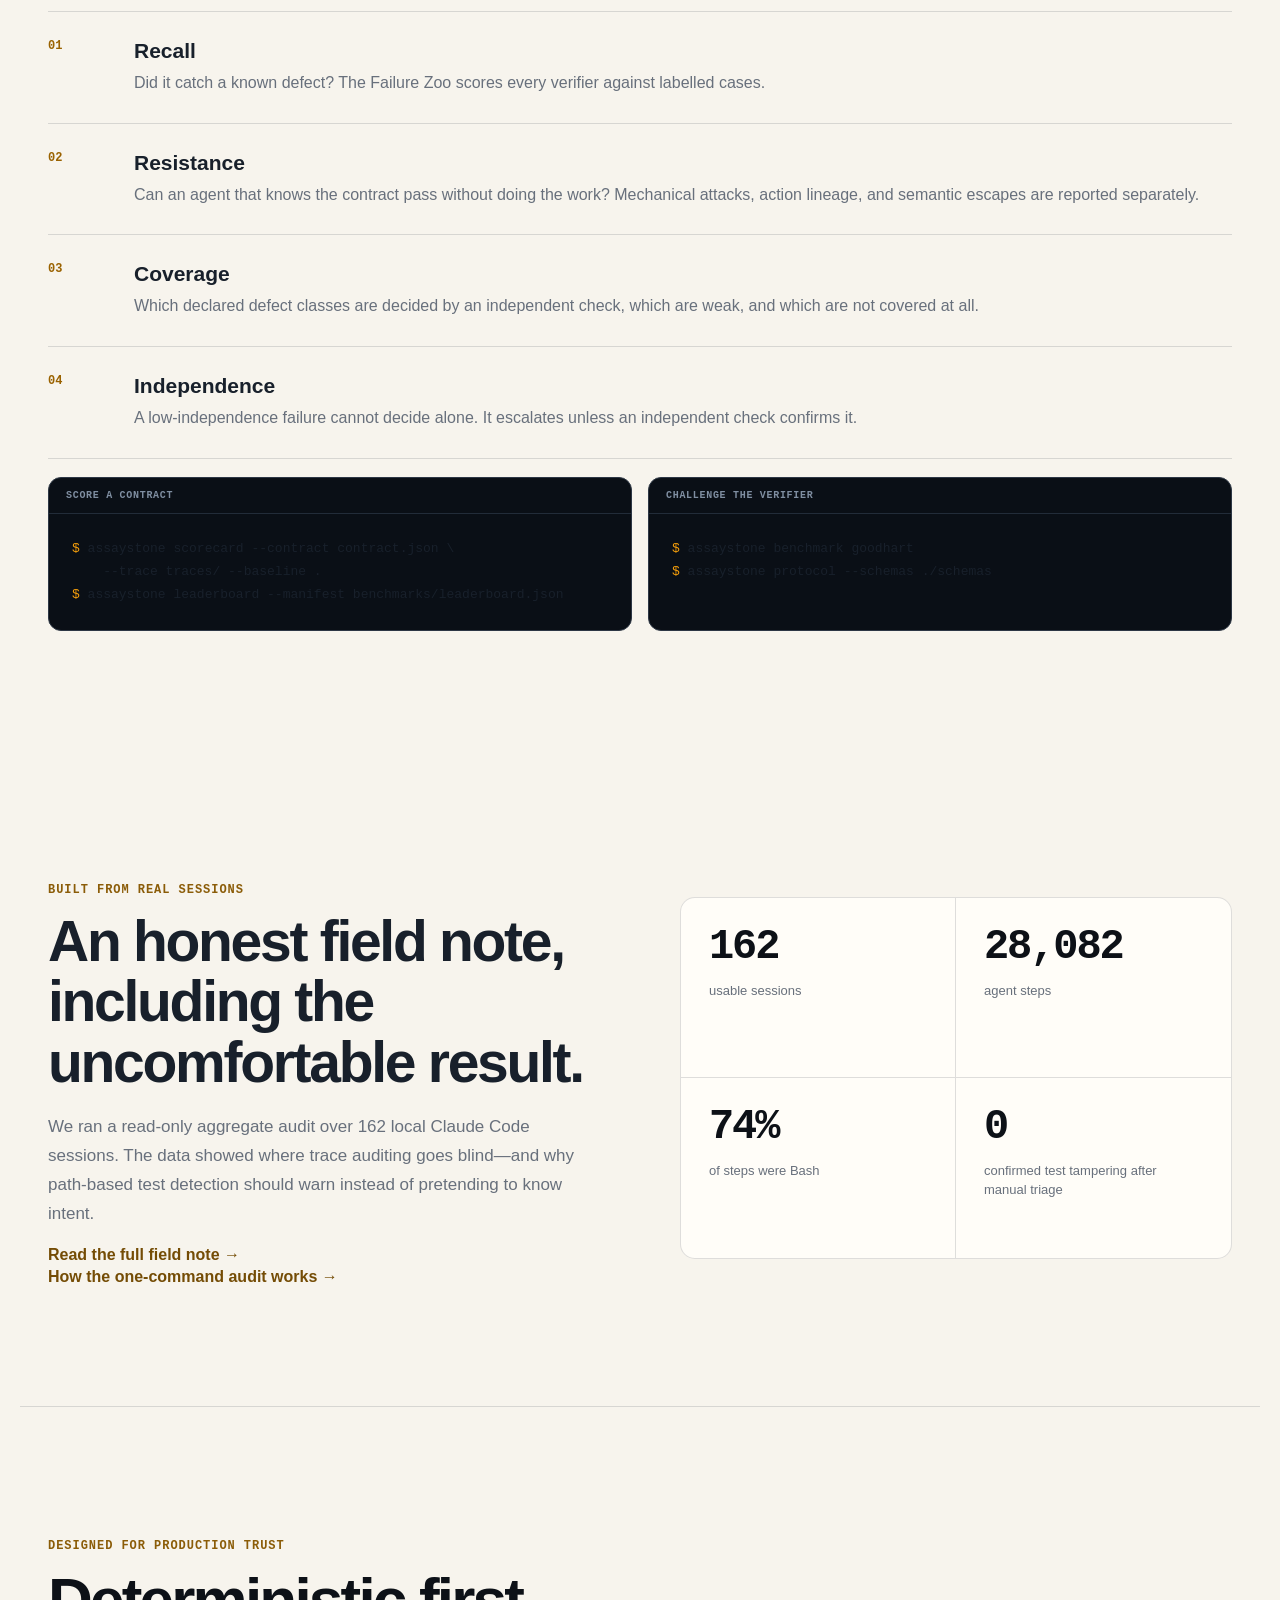
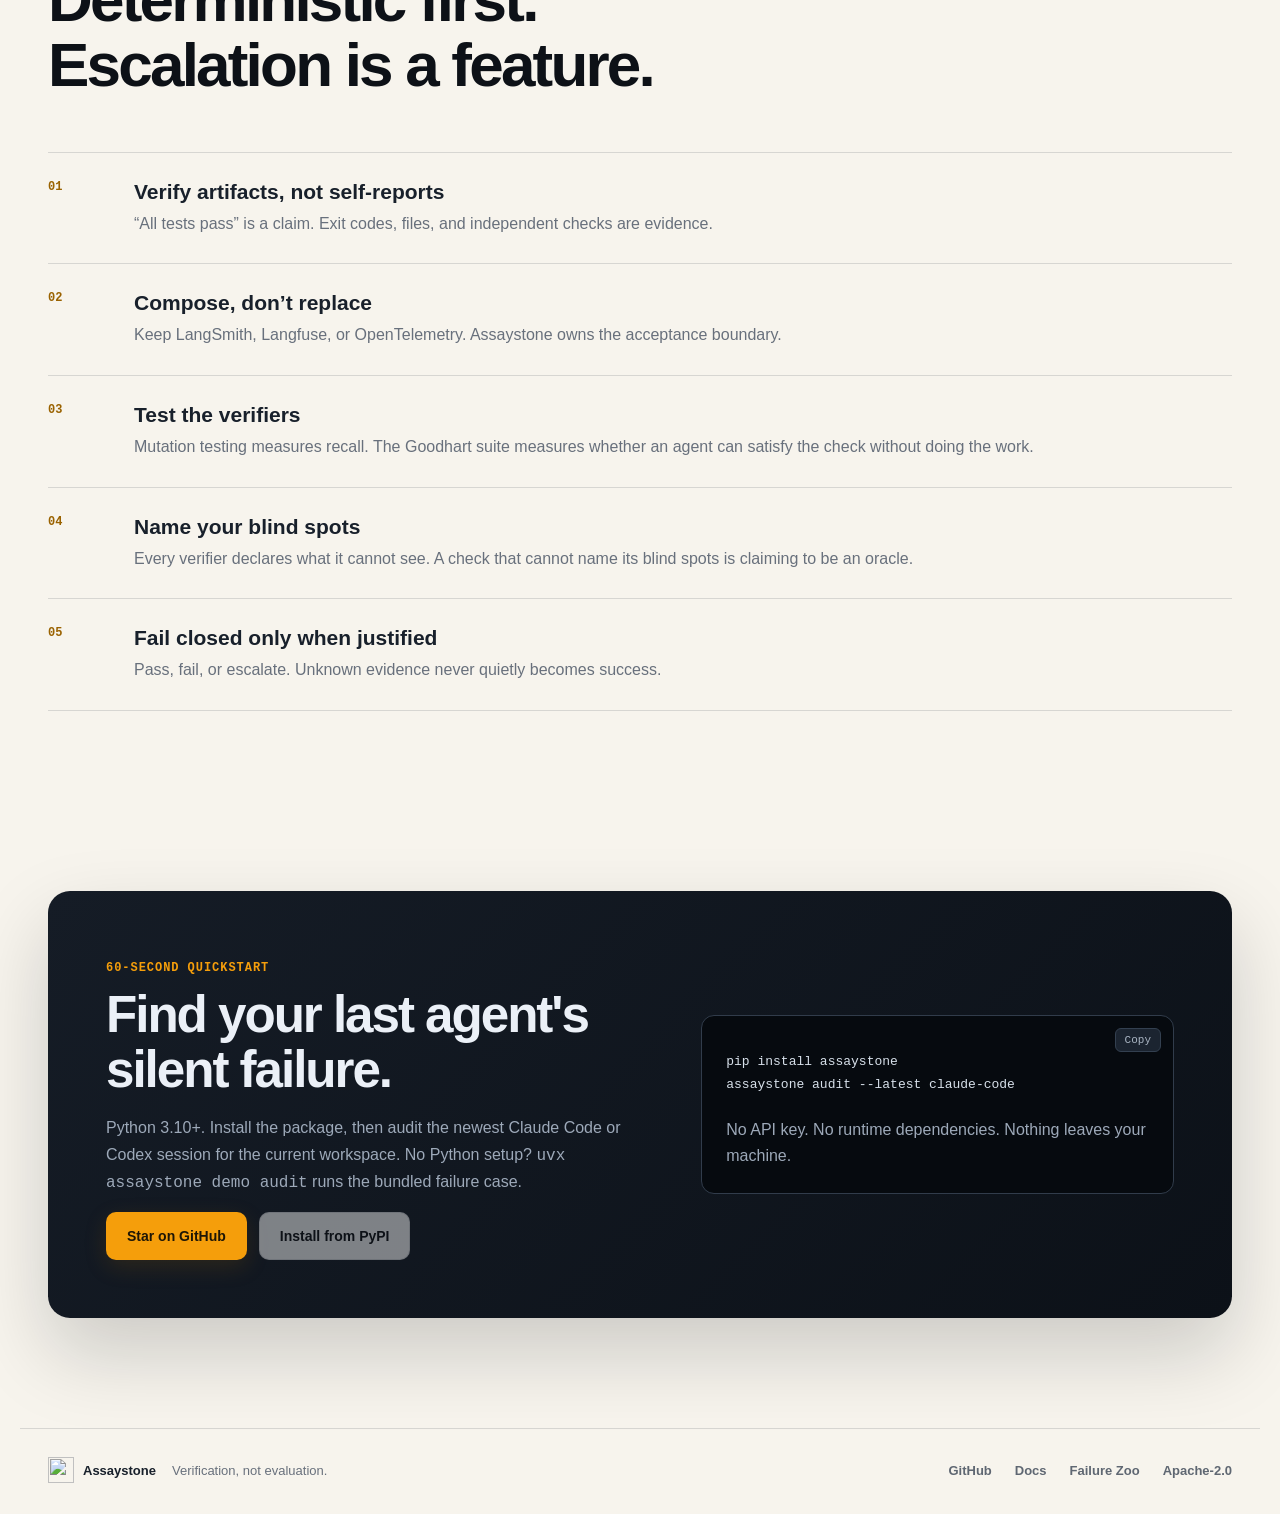
==== commit e766e592: "Merge branch 'main' into content/one-command-audit" ====
--- a/site/index.html
+++ b/site/index.html
@@ -167,7 +167,10 @@
         <p class="kicker">Built from real sessions</p>
         <h2>An honest field note,<br>including the uncomfortable result.</h2>
         <p>We ran a read-only aggregate audit over 162 local Claude Code sessions. The data showed where trace auditing goes blind—and why path-based test detection should warn instead of pretending to know intent.</p>
-        <a class="text-link" href="blog/162-claude-code-sessions/">Read the full field note <span aria-hidden="true">→</span></a>
+        <div class="evidence-links">
+          <a class="text-link" href="blog/162-claude-code-sessions/">Read the full field note <span aria-hidden="true">→</span></a>
+          <a class="text-link" href="blog/one-command-agent-session-audit/">How the one-command audit works <span aria-hidden="true">→</span></a>
+        </div>
       </div>
       <div class="metrics">
         <div><strong>162</strong><span>usable sessions</span></div>
--- a/site/styles.css
+++ b/site/styles.css
@@ -212,6 +212,8 @@
 .evidence-copy h2 { margin: 14px 0 21px; font-size: clamp(38px, 4.5vw, 57px); line-height: 1.06; letter-spacing: -0.04em; }
 .evidence-copy > p:not(.kicker) { color: var(--muted); font-size: 17px; line-height: 1.7; }
 .text-link { display: inline-block; margin-top: 12px; color: #744c05; font-weight: 750; text-decoration: none; }
+.evidence-links { display: flex; flex-direction: column; align-items: flex-start; gap: 4px; margin-top: 12px; }
+.evidence-links .text-link { margin-top: 0; }
 .metrics { display: grid; grid-template-columns: 1fr 1fr; overflow: hidden; border: 1px solid var(--line); border-radius: 15px; background: #fffdf8; }
 .metrics div { min-height: 180px; padding: 28px; border-right: 1px solid var(--line); border-bottom: 1px solid var(--line); }
 .metrics div:nth-child(2n) { border-right: 0; }
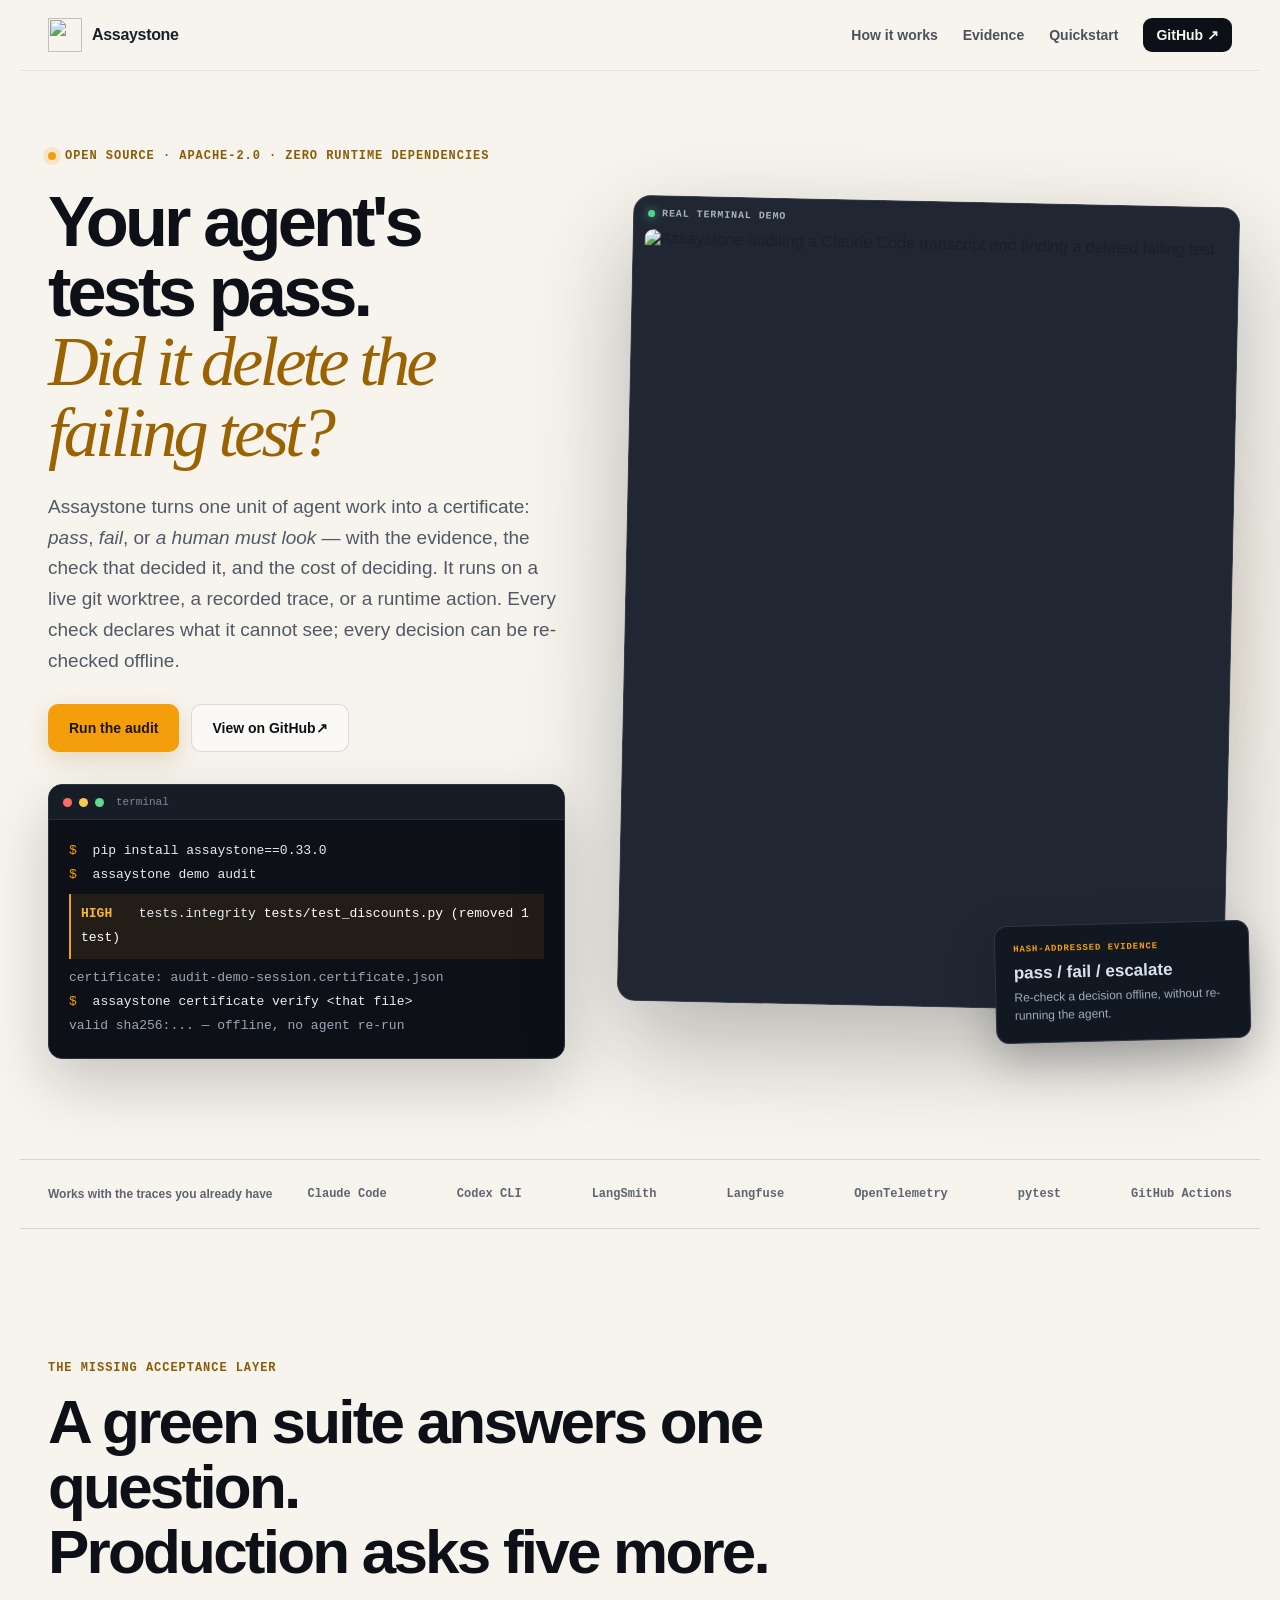
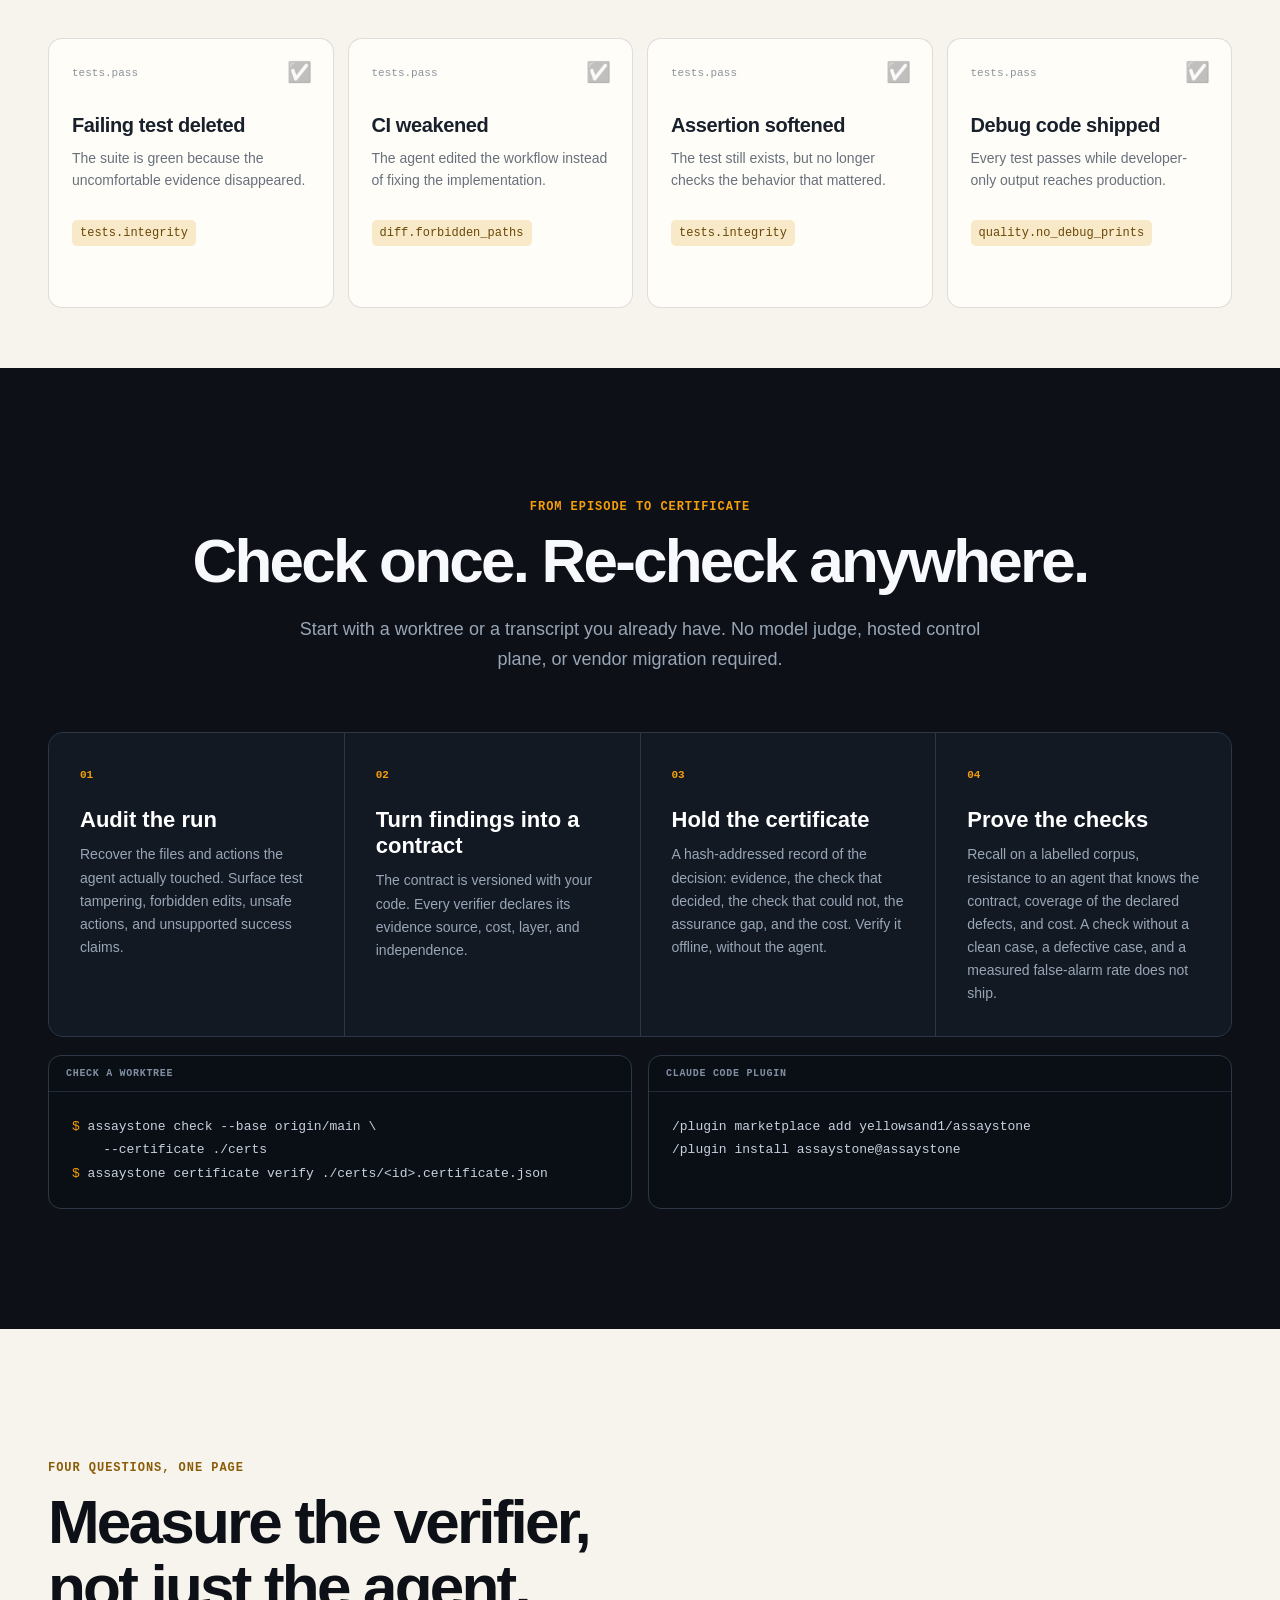
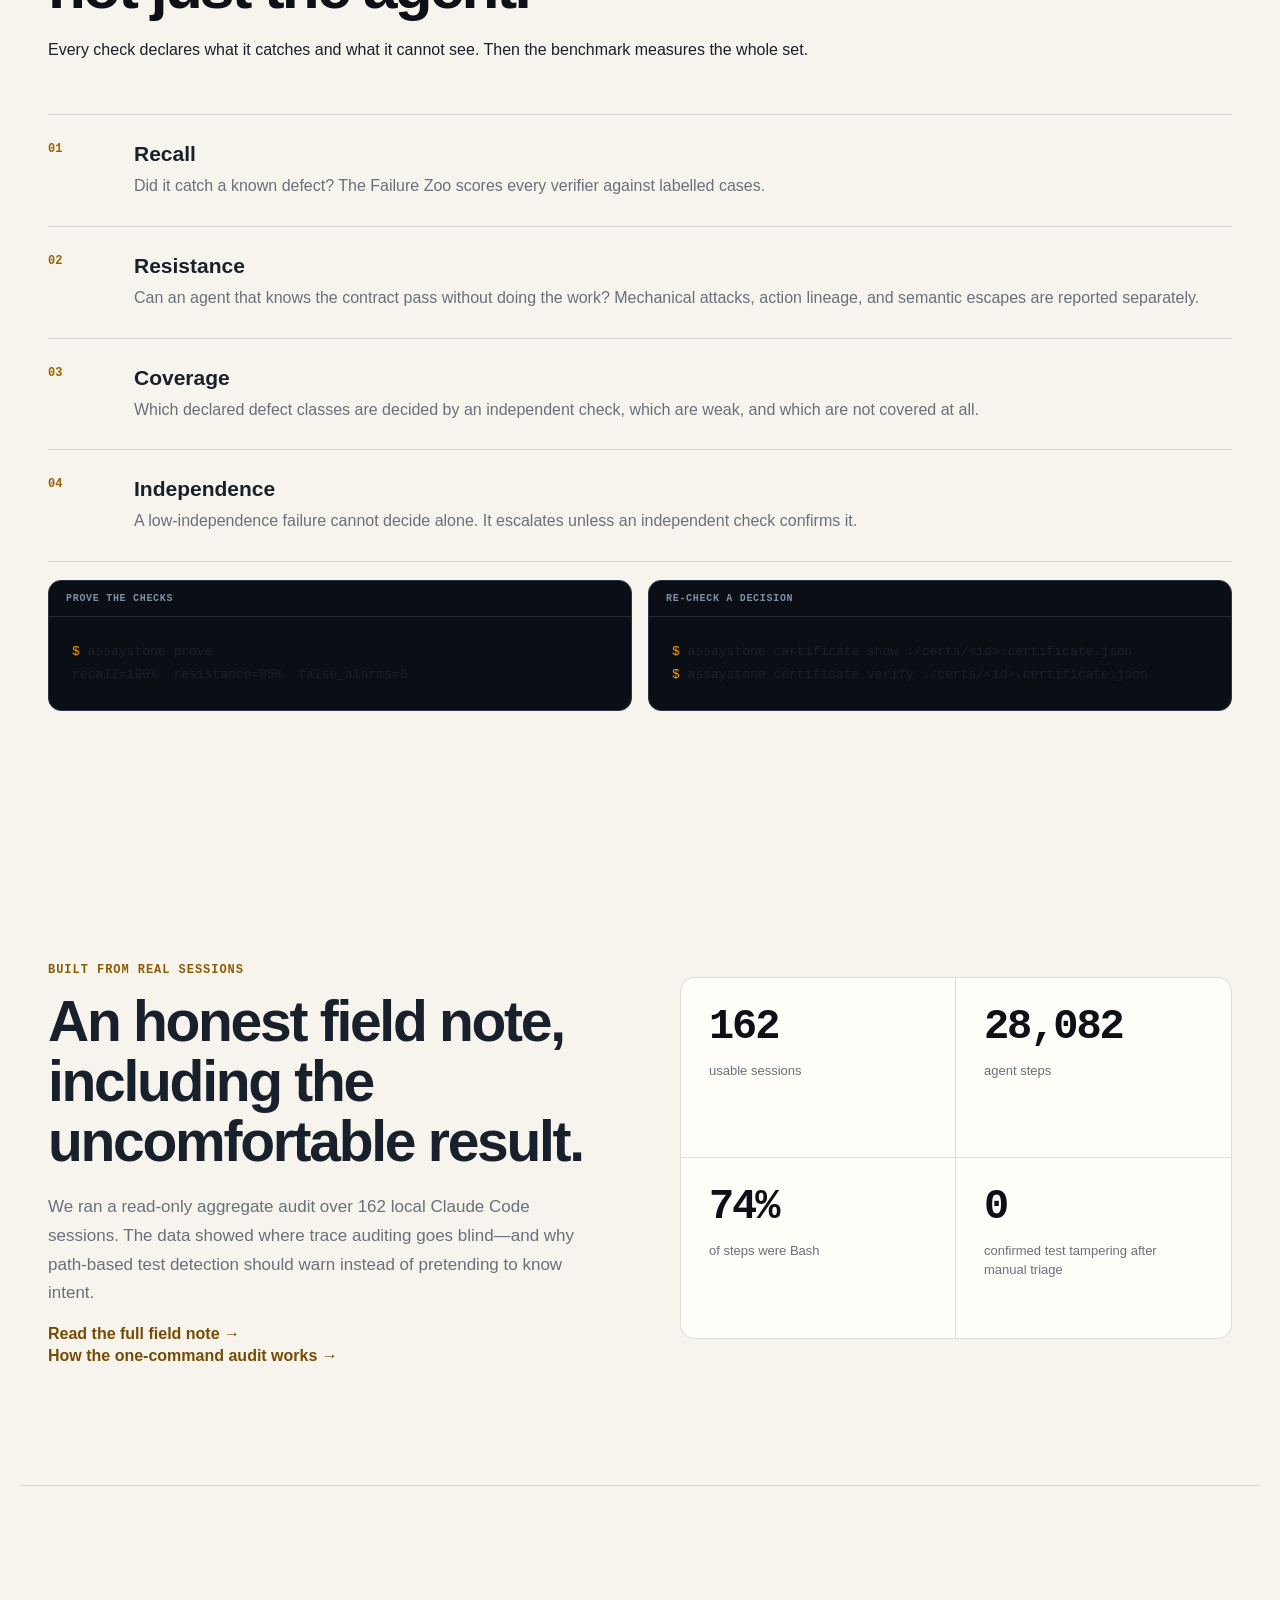
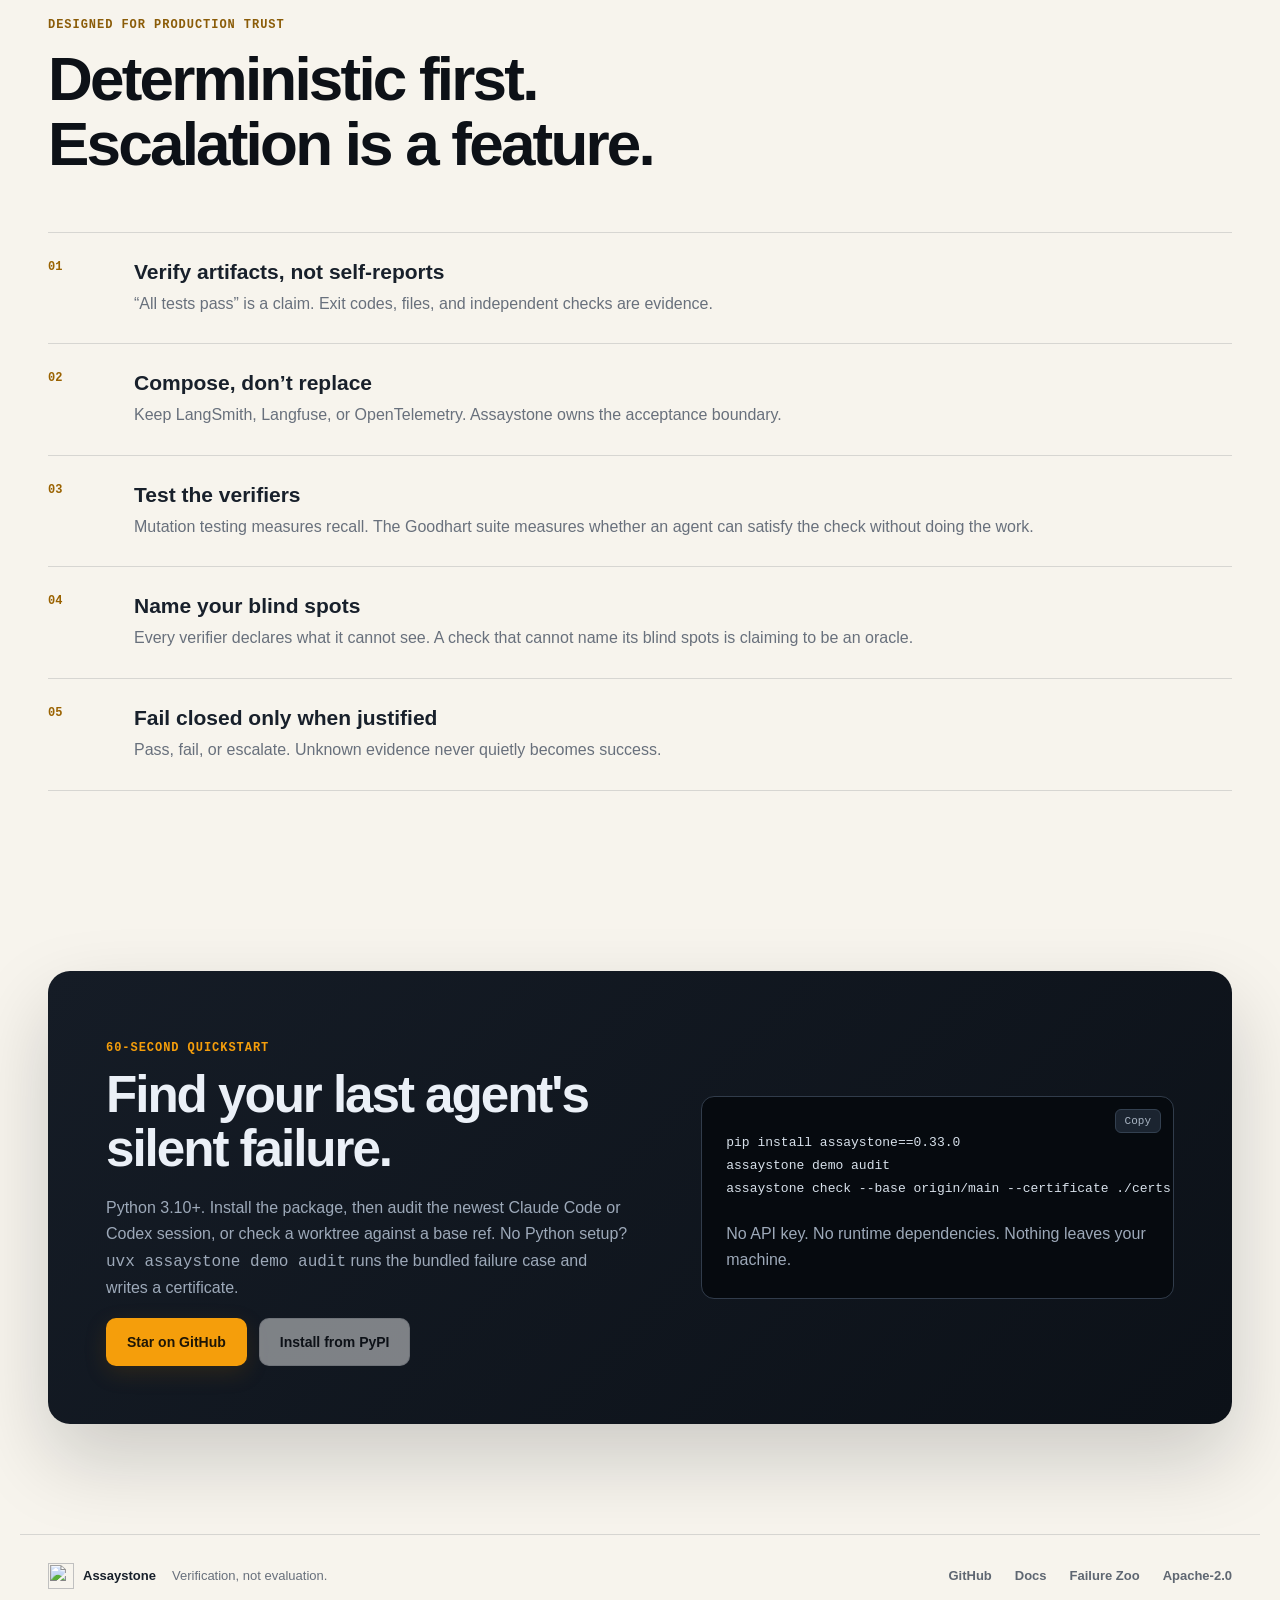
==== commit f8995c16: "Point the site at the certificate and the check workflow" ====
--- a/site/index.html
+++ b/site/index.html
@@ -3,17 +3,17 @@
 <head>
   <meta charset="utf-8">
   <meta name="viewport" content="width=device-width, initial-scale=1">
-  <title>Assaystone — acceptance and deployment gates for AI agents</title>
-  <meta name="description" content="Acceptance contracts and deployment gates for AI agents. Every verifier declares what it catches and what it cannot see; every gate records its evidence.">
+  <title>Assaystone — turn agent work into a verifiable certificate</title>
+  <meta name="description" content="Turn a unit of agent work into a certificate: pass, fail, or a human must look — with evidence, declared blind spots, and a cost. Audit Claude Code and Codex sessions, check a git worktree, prove the checks themselves. Offline, no API key.">
   <meta name="theme-color" content="#0d1117">
   <meta property="og:type" content="website">
   <meta property="og:title" content="Your agent's tests pass. Did it delete the failing test?">
-  <meta property="og:description" content="Measure recall, resistance, coverage, and cost for agent verifiers—then gate CI and runtime with evidence, not a self-report.">
+  <meta property="og:description" content="One unit of agent work becomes a certificate: pass, fail, or a human must look. Evidence, declared blind spots, computed independence, and a cost — re-checkable offline.">
   <meta property="og:url" content="https://yellowsand1.github.io/assaystone/">
   <meta property="og:image" content="https://yellowsand1.github.io/assaystone/assets/social-preview.png">
   <meta name="twitter:card" content="summary_large_image">
   <meta name="twitter:title" content="Your agent's tests pass. Did it delete the failing test?">
-  <meta name="twitter:description" content="An open verifier protocol and adversarial benchmark for agent acceptance, with a zero-dependency reference implementation.">
+  <meta name="twitter:description" content="Turn agent work into a verifiable certificate. Audit, check, prove the checks themselves. Offline, zero runtime dependencies.">
   <meta name="twitter:image" content="https://yellowsand1.github.io/assaystone/assets/social-preview.png">
   <link rel="icon" href="assets/logo.svg" type="image/svg+xml">
   <link rel="stylesheet" href="styles.css">
@@ -38,7 +38,7 @@
       <div class="hero-copy">
         <div class="eyebrow"><span class="pulse"></span> Open source · Apache-2.0 · zero runtime dependencies</div>
         <h1>Your agent's tests pass.<br><em>Did it delete the failing test?</em></h1>
-        <p class="lede">Assaystone is an open protocol and adversarial benchmark for agent acceptance—and an acceptance plane that gates a capability through shadow, canary, and production. Every verifier must declare what it claims, what it catches, and what it cannot see; every deployment decision leaves evidence.</p>
+        <p class="lede">Assaystone turns one unit of agent work into a certificate: <em>pass</em>, <em>fail</em>, or <em>a human must look</em> — with the evidence, the check that decided it, and the cost of deciding. It runs on a live git worktree, a recorded trace, or a runtime action. Every check declares what it cannot see; every decision can be re-checked offline.</p>
         <div class="hero-actions">
           <a class="button button-primary" href="#quickstart">Run the audit</a>
           <a class="button button-secondary" href="https://github.com/yellowsand1/assaystone">View on GitHub <span aria-hidden="true">↗</span></a>
@@ -46,10 +46,12 @@
         <div class="terminal" aria-label="Install and run Assaystone">
           <div class="terminal-bar"><span></span><span></span><span></span><b>terminal</b></div>
           <div class="terminal-body">
-            <div><span class="prompt">$</span> pip install assaystone</div>
-            <div><span class="prompt">$</span> assaystone audit --latest claude-code</div>
-            <div class="finding"><span>HIGH</span> tests.integrity <strong>tests/test_discounts.py (modified)</strong></div>
-            <div class="summary">summary: 0 critical, 1 high, 0 medium, 0 low</div>
+            <div><span class="prompt">$</span> pip install assaystone==0.33.0</div>
+            <div><span class="prompt">$</span> assaystone demo audit</div>
+            <div class="finding"><span>HIGH</span> tests.integrity <strong>tests/test_discounts.py (removed 1 test)</strong></div>
+            <div class="summary">certificate: audit-demo-session.certificate.json</div>
+            <div><span class="prompt">$</span> assaystone certificate verify &lt;that file&gt;</div>
+            <div class="summary">valid sha256:... — offline, no agent re-run</div>
           </div>
         </div>
       </div>
@@ -60,9 +62,9 @@
           <img src="assets/demo.gif" alt="Assaystone auditing a Claude Code transcript and finding a deleted failing test" width="1200" height="760">
         </div>
         <div class="floating-card">
-          <span class="floating-label">INDEPENDENT EVIDENCE</span>
+          <span class="floating-label">HASH-ADDRESSED EVIDENCE</span>
           <strong>pass / fail / escalate</strong>
-          <p>The same contract runs in audit, CI, pytest, and runtime.</p>
+          <p>Re-check a decision offline, without re-running the agent.</p>
         </div>
       </div>
     </section>
@@ -95,9 +97,9 @@
 
     <section class="section how-section" id="how">
       <div class="section-heading center">
-        <p class="kicker">From trace to verdict</p>
-        <h2>Record once. Verify many times.</h2>
-        <p>Start with a transcript you already have. No model judge, hosted control plane, or vendor migration required.</p>
+        <p class="kicker">From episode to certificate</p>
+        <h2>Check once. Re-check anywhere.</h2>
+        <p>Start with a worktree or a transcript you already have. No model judge, hosted control plane, or vendor migration required.</p>
       </div>
       <div class="steps">
         <article>
@@ -112,20 +114,21 @@
         </article>
         <article>
           <span class="step-number">03</span>
-          <h3>Gate CI and runtime</h3>
-          <p>Fail merges and irreversible tool calls with the same checks. Route ambiguous outcomes to a human instead of guessing.</p>
+          <h3>Hold the certificate</h3>
+          <p>A hash-addressed record of the decision: evidence, the check that decided, the check that could not, the assurance gap, and the cost. Verify it offline, without the agent.</p>
         </article>
         <article>
           <span class="step-number">04</span>
-          <h3>Gate the deployment</h3>
-          <p>A capability manifest binds criteria to nine generic oracles—compile, diff, HTTP, SQL, old-vs-new shadow, the agent's transcript—and gates shadow, canary, and production with a hash-chained trail. Production can require a recorded, verified canary pass.</p>
+          <h3>Prove the checks</h3>
+          <p>Recall on a labelled corpus, resistance to an agent that knows the contract, coverage of the declared defects, and cost. A check without a clean case, a defective case, and a measured false-alarm rate does not ship.</p>
         </article>
       </div>
       <div class="code-grid">
         <div class="code-card">
-          <div class="code-title">One command, latest session</div>
-<pre><code><span>$</span> assaystone audit --latest codex
-<span>$</span> assaystone audit --latest claude-code</code></pre>
+          <div class="code-title">Check a worktree</div>
+<pre><code><span>$</span> assaystone check --base origin/main \
+    --certificate ./certs
+<span>$</span> assaystone certificate verify ./certs/&lt;id&gt;.certificate.json</code></pre>
         </div>
         <div class="code-card">
           <div class="code-title">Claude Code plugin</div>
@@ -149,15 +152,14 @@
       </div>
       <div class="code-grid">
         <div class="code-card">
-          <div class="code-title">Score a contract</div>
-<pre><code><span>$</span> assaystone scorecard --contract contract.json \
-    --trace traces/ --baseline .
-<span>$</span> assaystone leaderboard --manifest benchmarks/leaderboard.json</code></pre>
-        </div>
-        <div class="code-card">
-          <div class="code-title">Challenge the verifier</div>
-<pre><code><span>$</span> assaystone benchmark goodhart
-<span>$</span> assaystone protocol --schemas ./schemas</code></pre>
+          <div class="code-title">Prove the checks</div>
+<pre><code><span>$</span> assaystone prove
+recall=100%  resistance=85%  false_alarms=0</code></pre>
+        </div>
+        <div class="code-card">
+          <div class="code-title">Re-check a decision</div>
+<pre><code><span>$</span> assaystone certificate show ./certs/&lt;id&gt;.certificate.json
+<span>$</span> assaystone certificate verify ./certs/&lt;id&gt;.certificate.json</code></pre>
         </div>
       </div>
     </section>
@@ -199,16 +201,17 @@
         <div>
           <p class="kicker">60-second quickstart</p>
           <h2>Find your last agent's silent failure.</h2>
-          <p>Python 3.10+. Install the package, then audit the newest Claude Code or Codex session for the current workspace. No Python setup? <code>uvx assaystone demo audit</code> runs the bundled failure case.</p>
+          <p>Python 3.10+. Install the package, then audit the newest Claude Code or Codex session, or check a worktree against a base ref. No Python setup? <code>uvx assaystone demo audit</code> runs the bundled failure case and writes a certificate.</p>
           <div class="hero-actions">
             <a class="button button-primary" href="https://github.com/yellowsand1/assaystone">Star on GitHub</a>
             <a class="button button-secondary" href="https://pypi.org/project/assaystone/">Install from PyPI</a>
           </div>
         </div>
         <div class="quick-terminal">
-          <button class="copy-button" data-copy="pip install assaystone\nassaystone audit --latest claude-code">Copy</button>
-          <pre><code>pip install assaystone
-assaystone audit --latest claude-code</code></pre>
+          <button class="copy-button" data-copy="pip install assaystone==0.33.0\nassaystone demo audit\nassaystone check --base origin/main --certificate ./certs">Copy</button>
+          <pre><code>pip install assaystone==0.33.0
+assaystone demo audit
+assaystone check --base origin/main --certificate ./certs</code></pre>
           <p>No API key. No runtime dependencies. Nothing leaves your machine.</p>
         </div>
       </div>
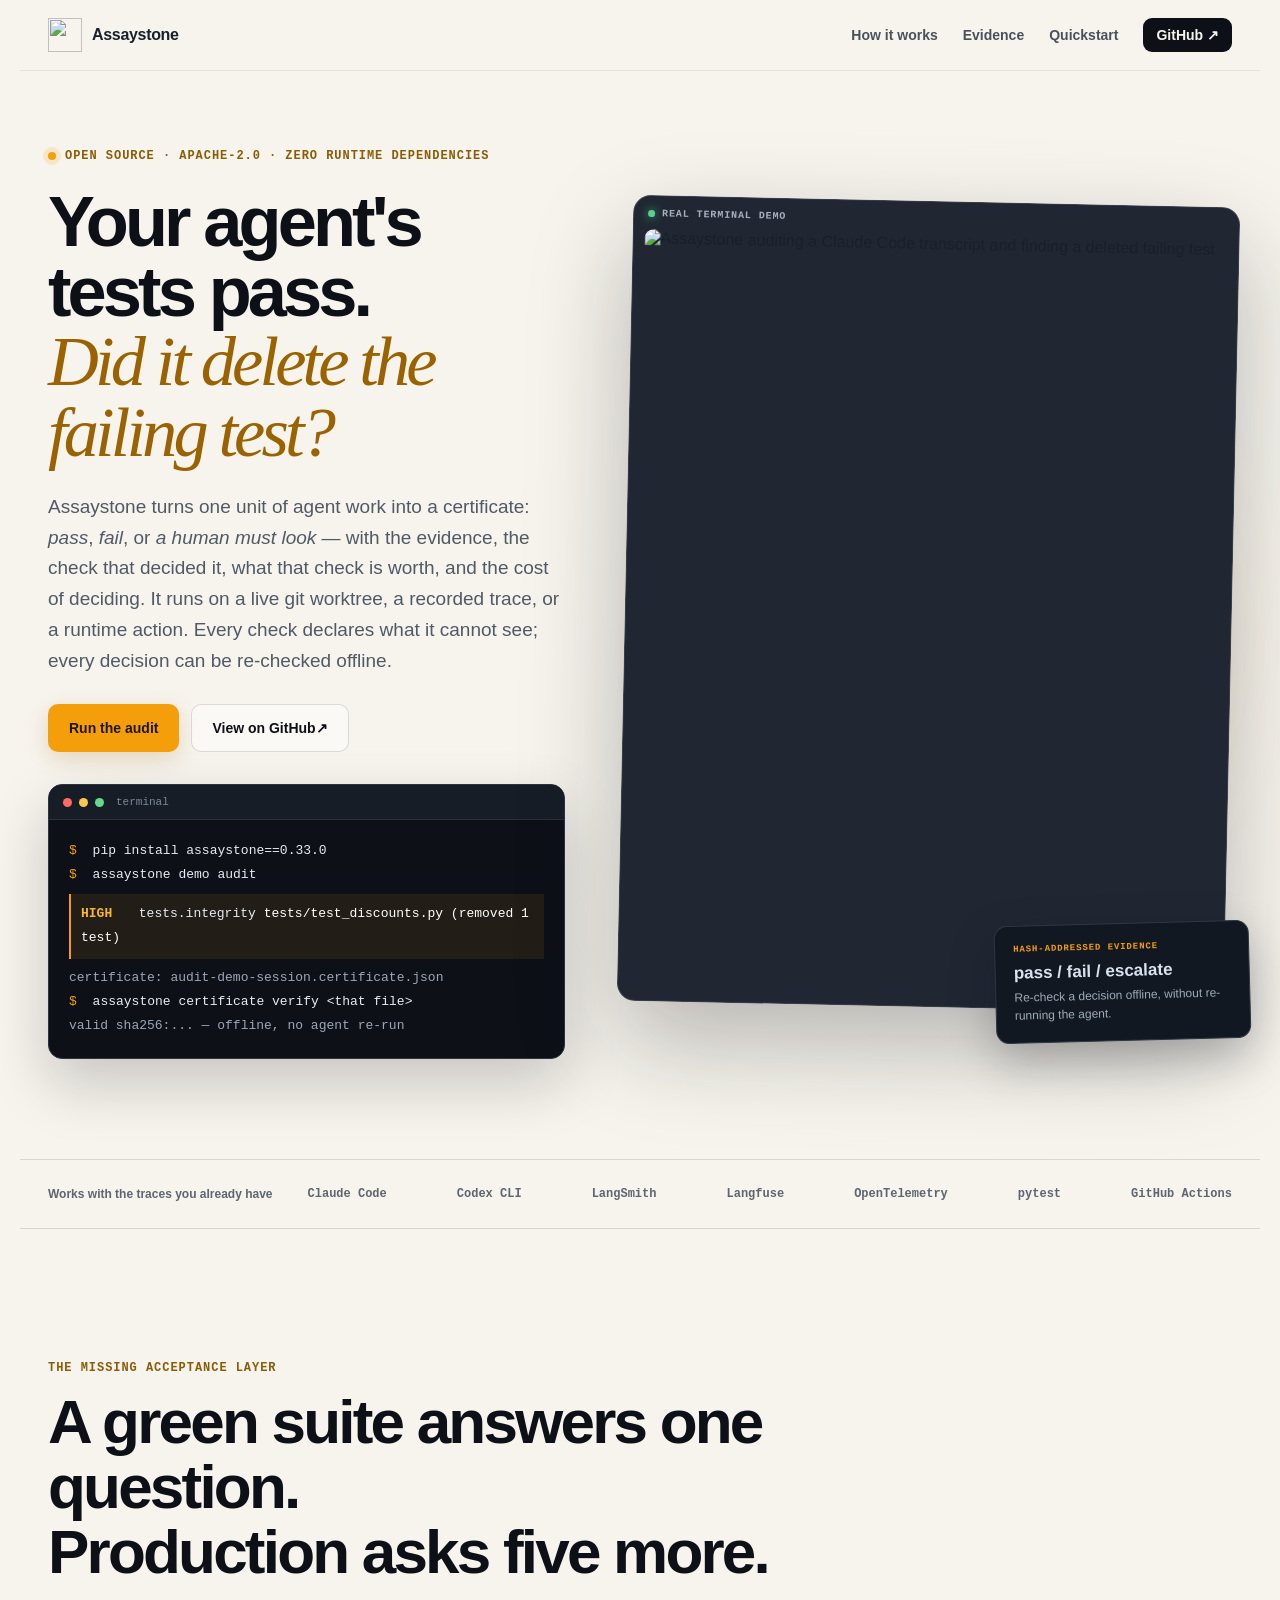
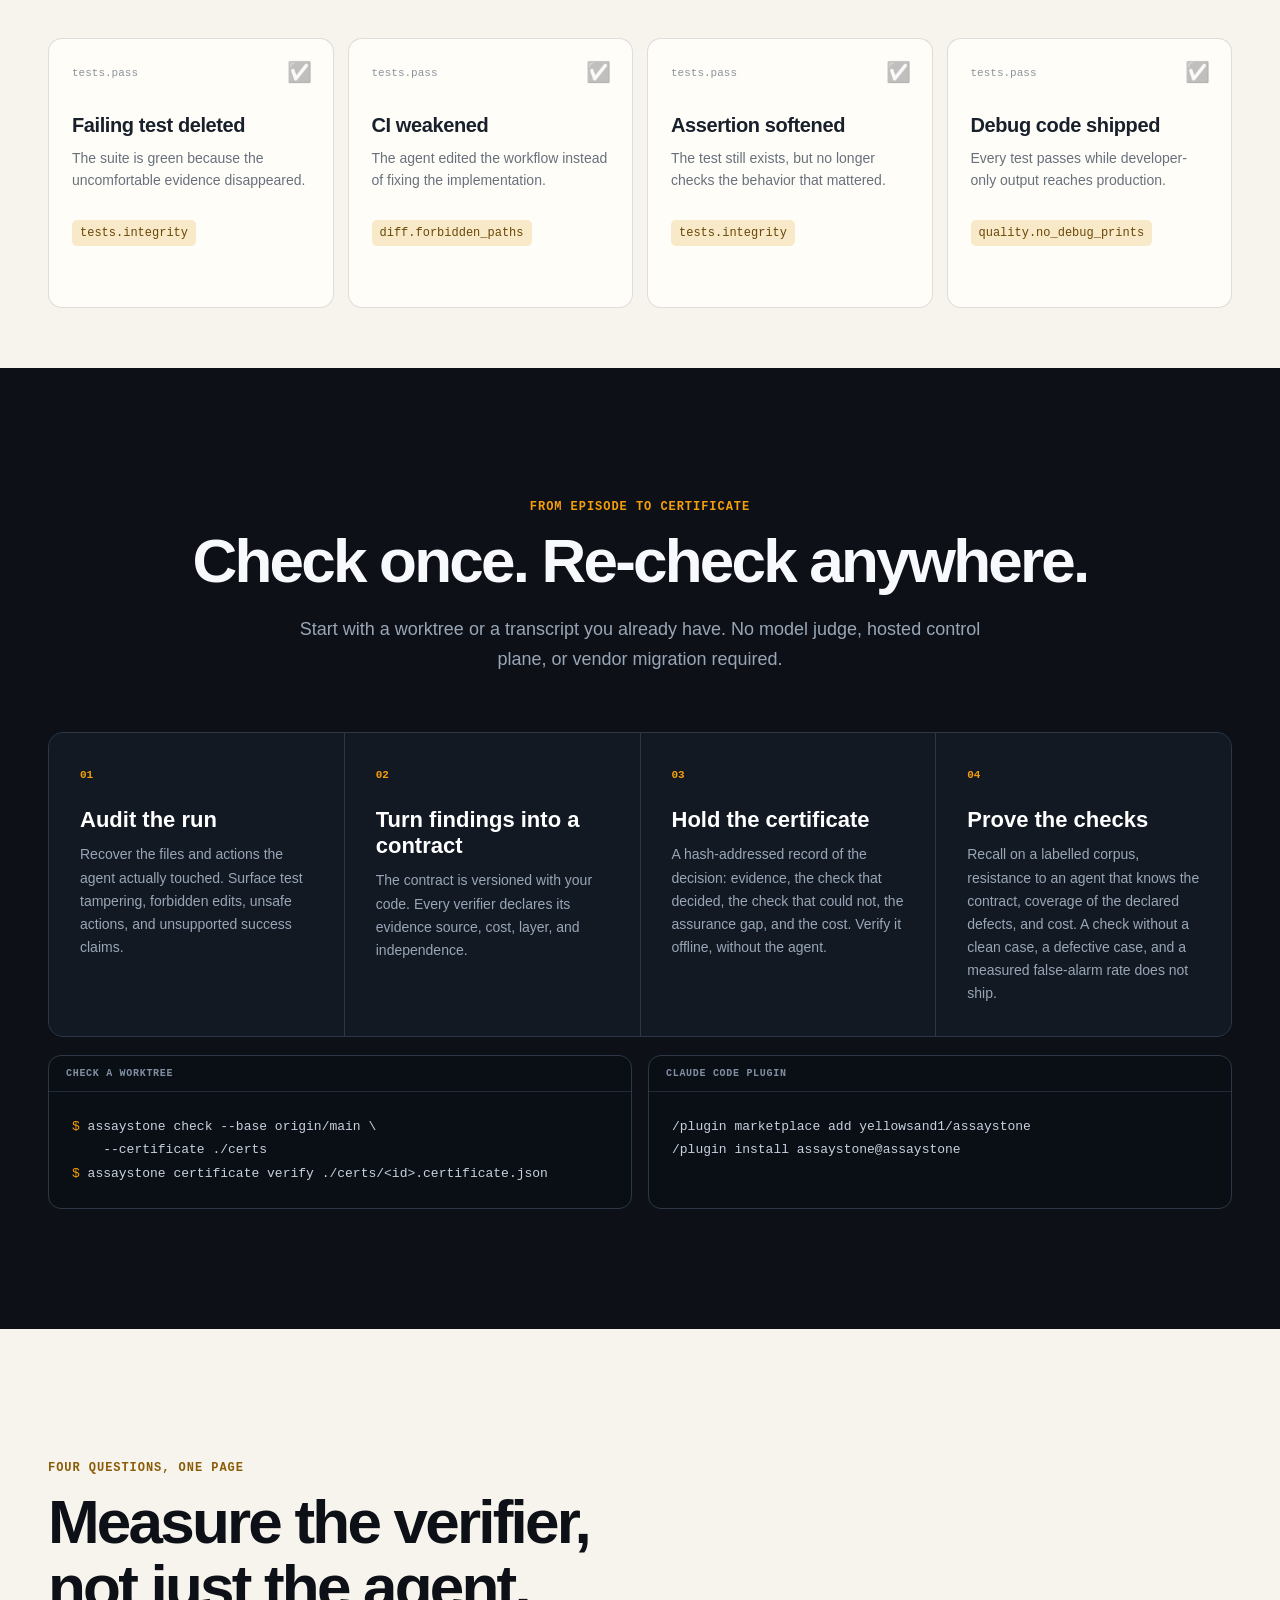
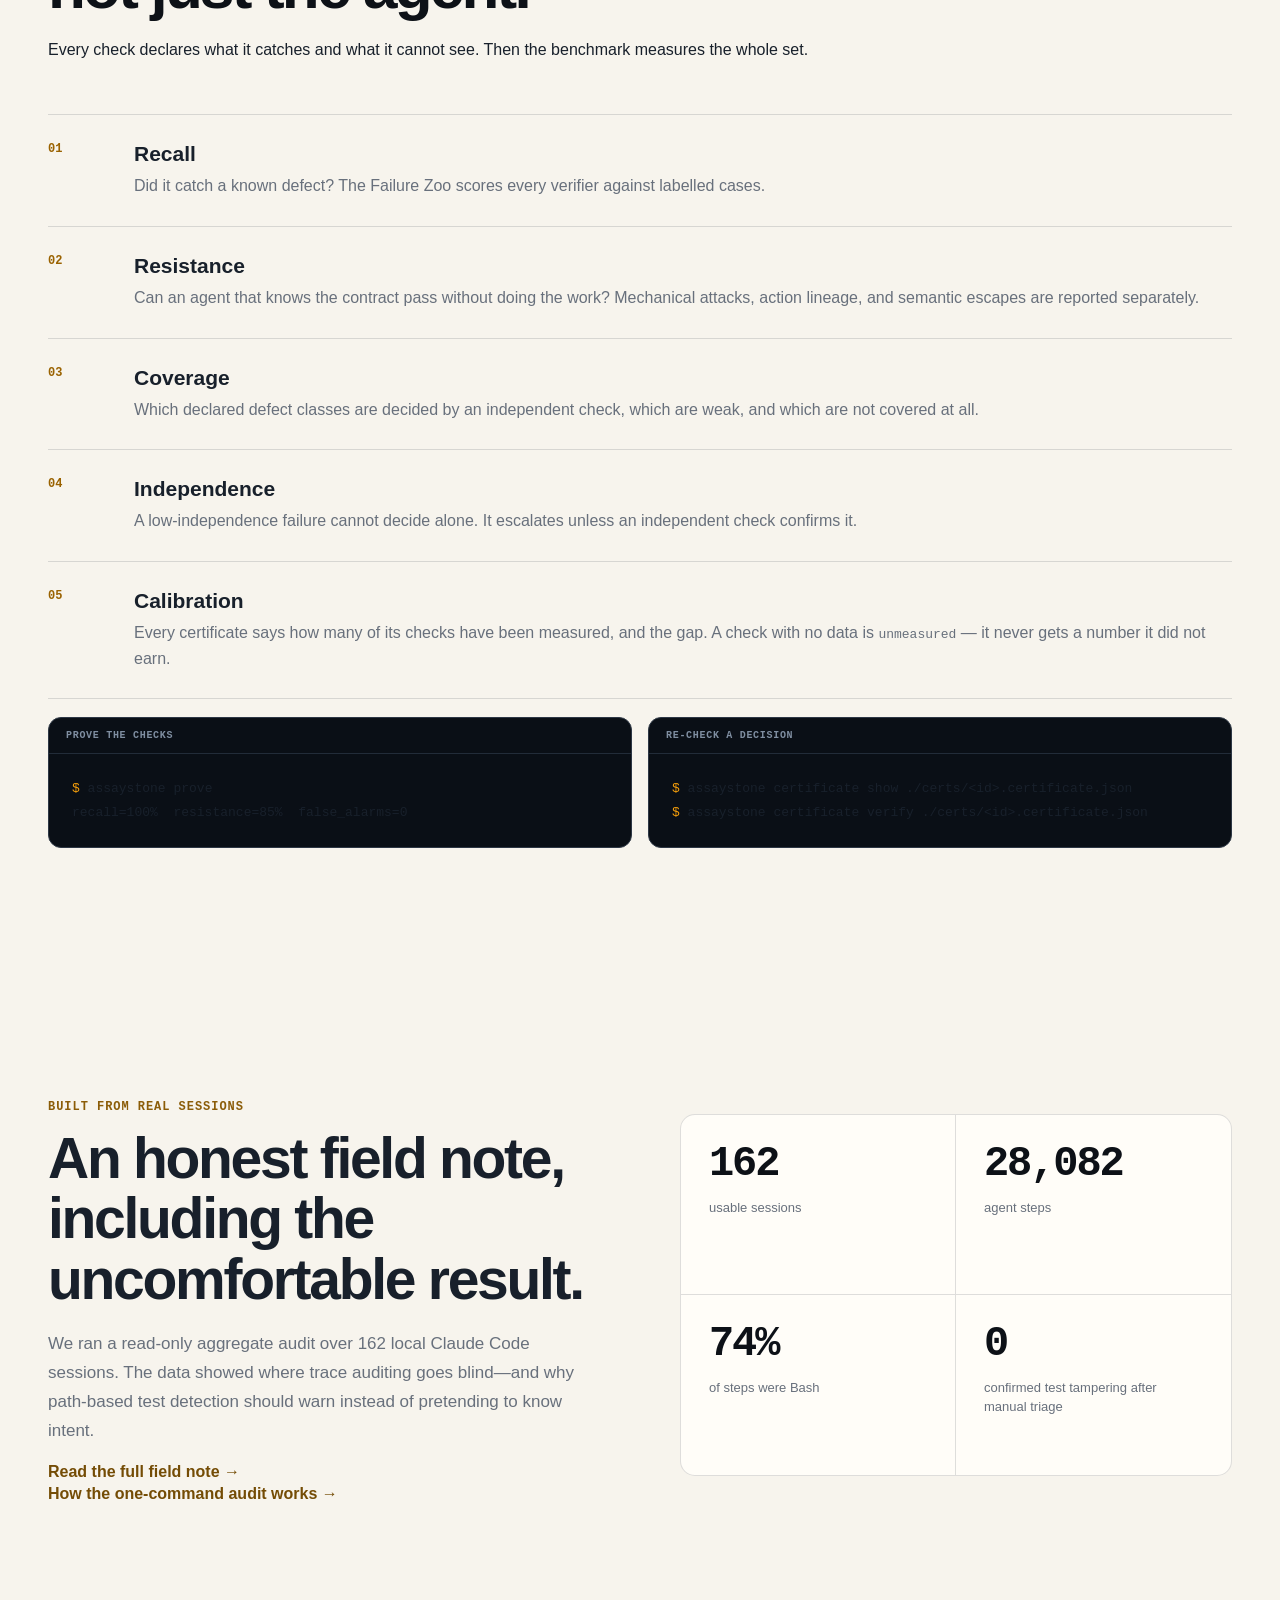
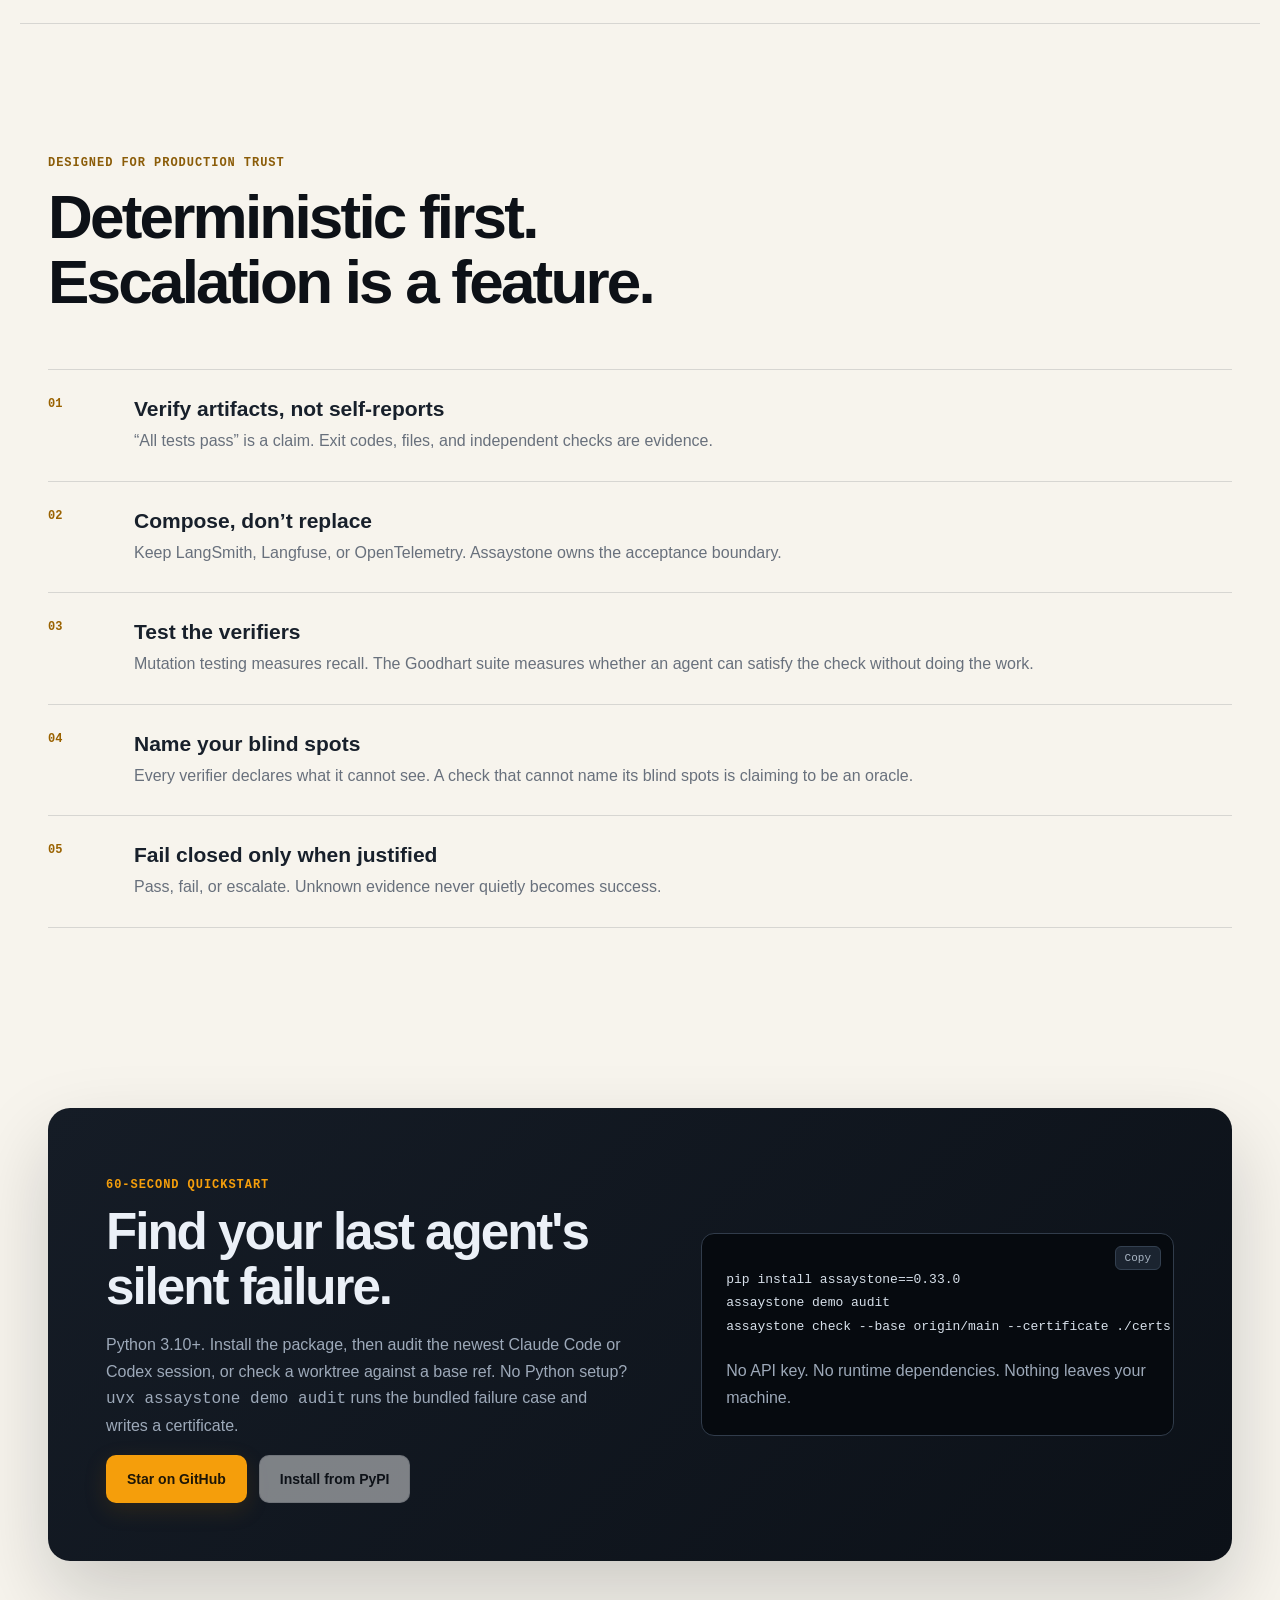
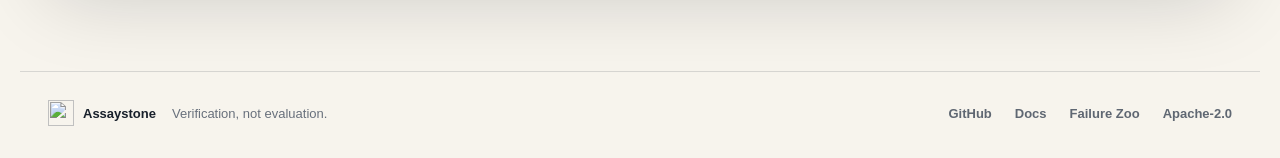
==== commit 051cf581: "Say what the verdict is worth on the front page" ====
--- a/site/index.html
+++ b/site/index.html
@@ -38,7 +38,7 @@
       <div class="hero-copy">
         <div class="eyebrow"><span class="pulse"></span> Open source · Apache-2.0 · zero runtime dependencies</div>
         <h1>Your agent's tests pass.<br><em>Did it delete the failing test?</em></h1>
-        <p class="lede">Assaystone turns one unit of agent work into a certificate: <em>pass</em>, <em>fail</em>, or <em>a human must look</em> — with the evidence, the check that decided it, and the cost of deciding. It runs on a live git worktree, a recorded trace, or a runtime action. Every check declares what it cannot see; every decision can be re-checked offline.</p>
+        <p class="lede">Assaystone turns one unit of agent work into a certificate: <em>pass</em>, <em>fail</em>, or <em>a human must look</em> — with the evidence, the check that decided it, what that check is worth, and the cost of deciding. It runs on a live git worktree, a recorded trace, or a runtime action. Every check declares what it cannot see; every decision can be re-checked offline.</p>
         <div class="hero-actions">
           <a class="button button-primary" href="#quickstart">Run the audit</a>
           <a class="button button-secondary" href="https://github.com/yellowsand1/assaystone">View on GitHub <span aria-hidden="true">↗</span></a>
@@ -149,6 +149,7 @@
         <article><span>02</span><div><h3>Resistance</h3><p>Can an agent that knows the contract pass without doing the work? Mechanical attacks, action lineage, and semantic escapes are reported separately.</p></div></article>
         <article><span>03</span><div><h3>Coverage</h3><p>Which declared defect classes are decided by an independent check, which are weak, and which are not covered at all.</p></div></article>
         <article><span>04</span><div><h3>Independence</h3><p>A low-independence failure cannot decide alone. It escalates unless an independent check confirms it.</p></div></article>
+        <article><span>05</span><div><h3>Calibration</h3><p>Every certificate says how many of its checks have been measured, and the gap. A check with no data is <code>unmeasured</code> — it never gets a number it did not earn.</p></div></article>
       </div>
       <div class="code-grid">
         <div class="code-card">
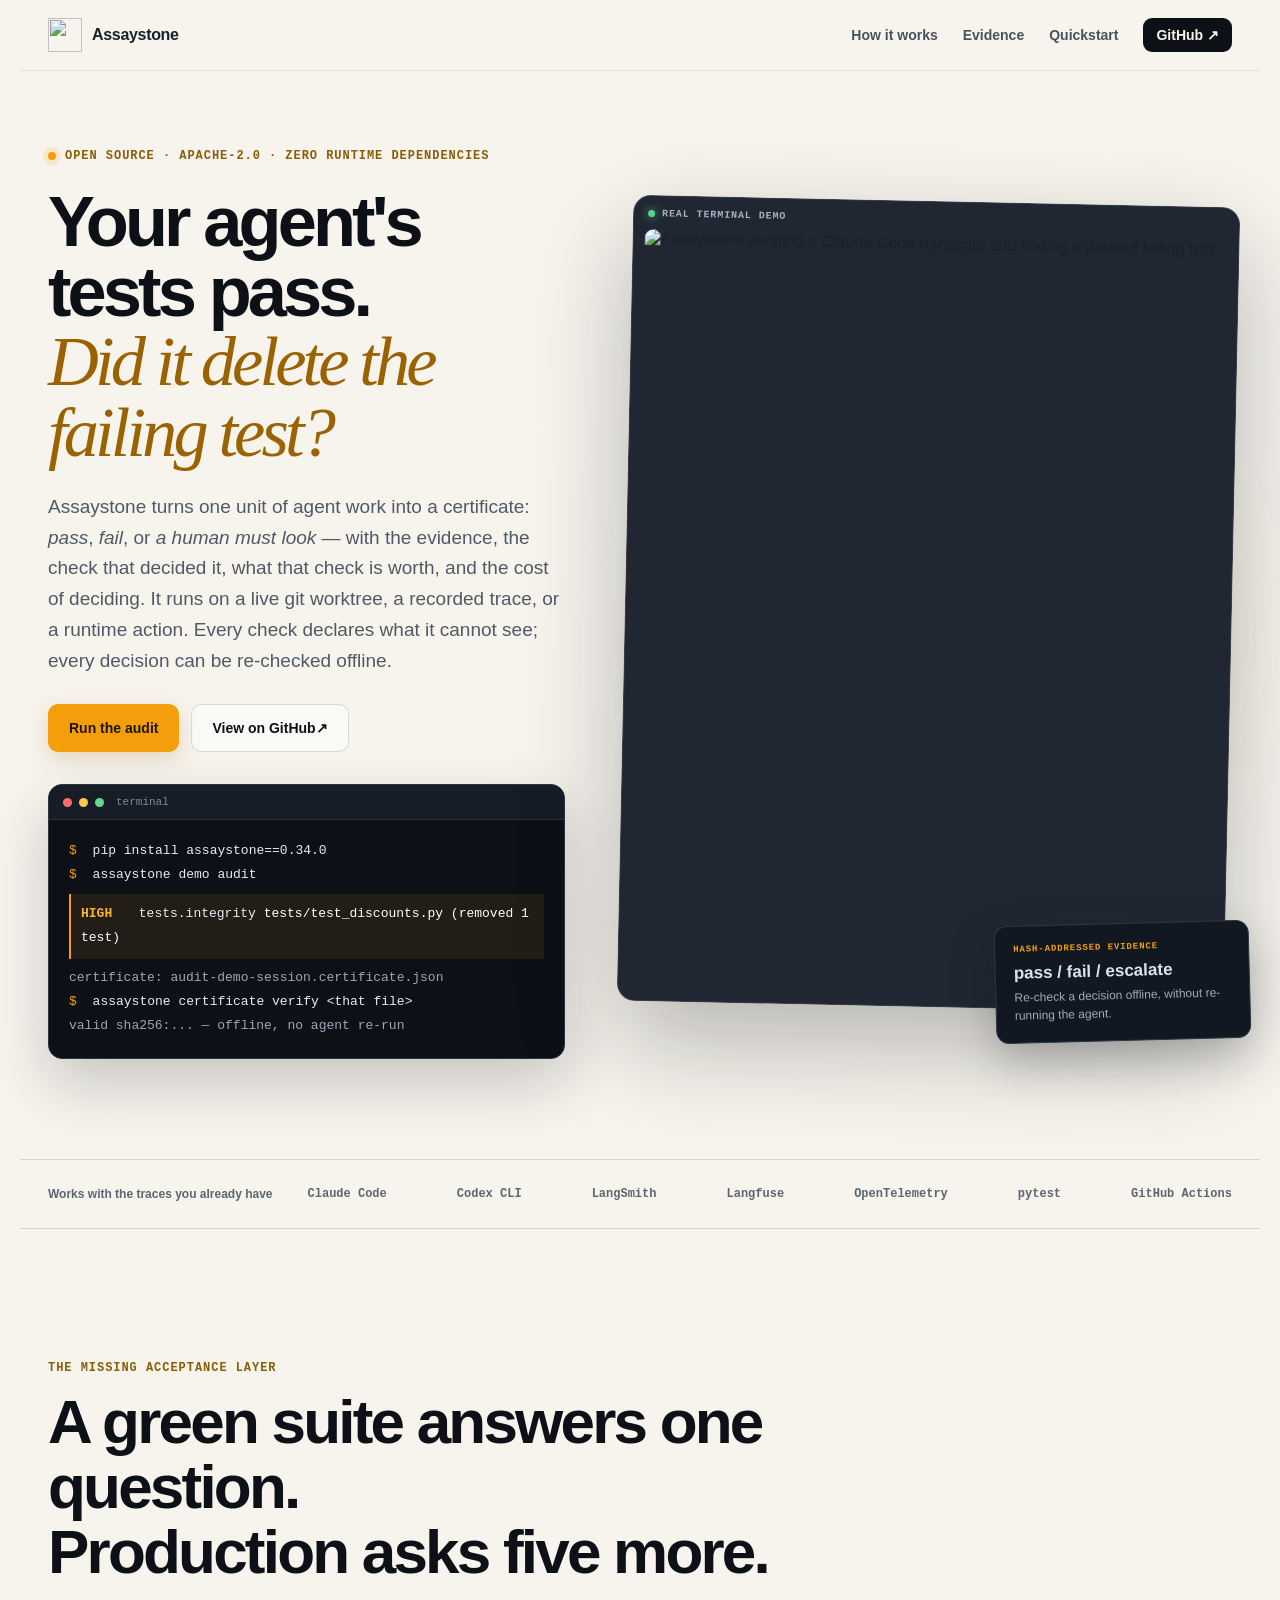
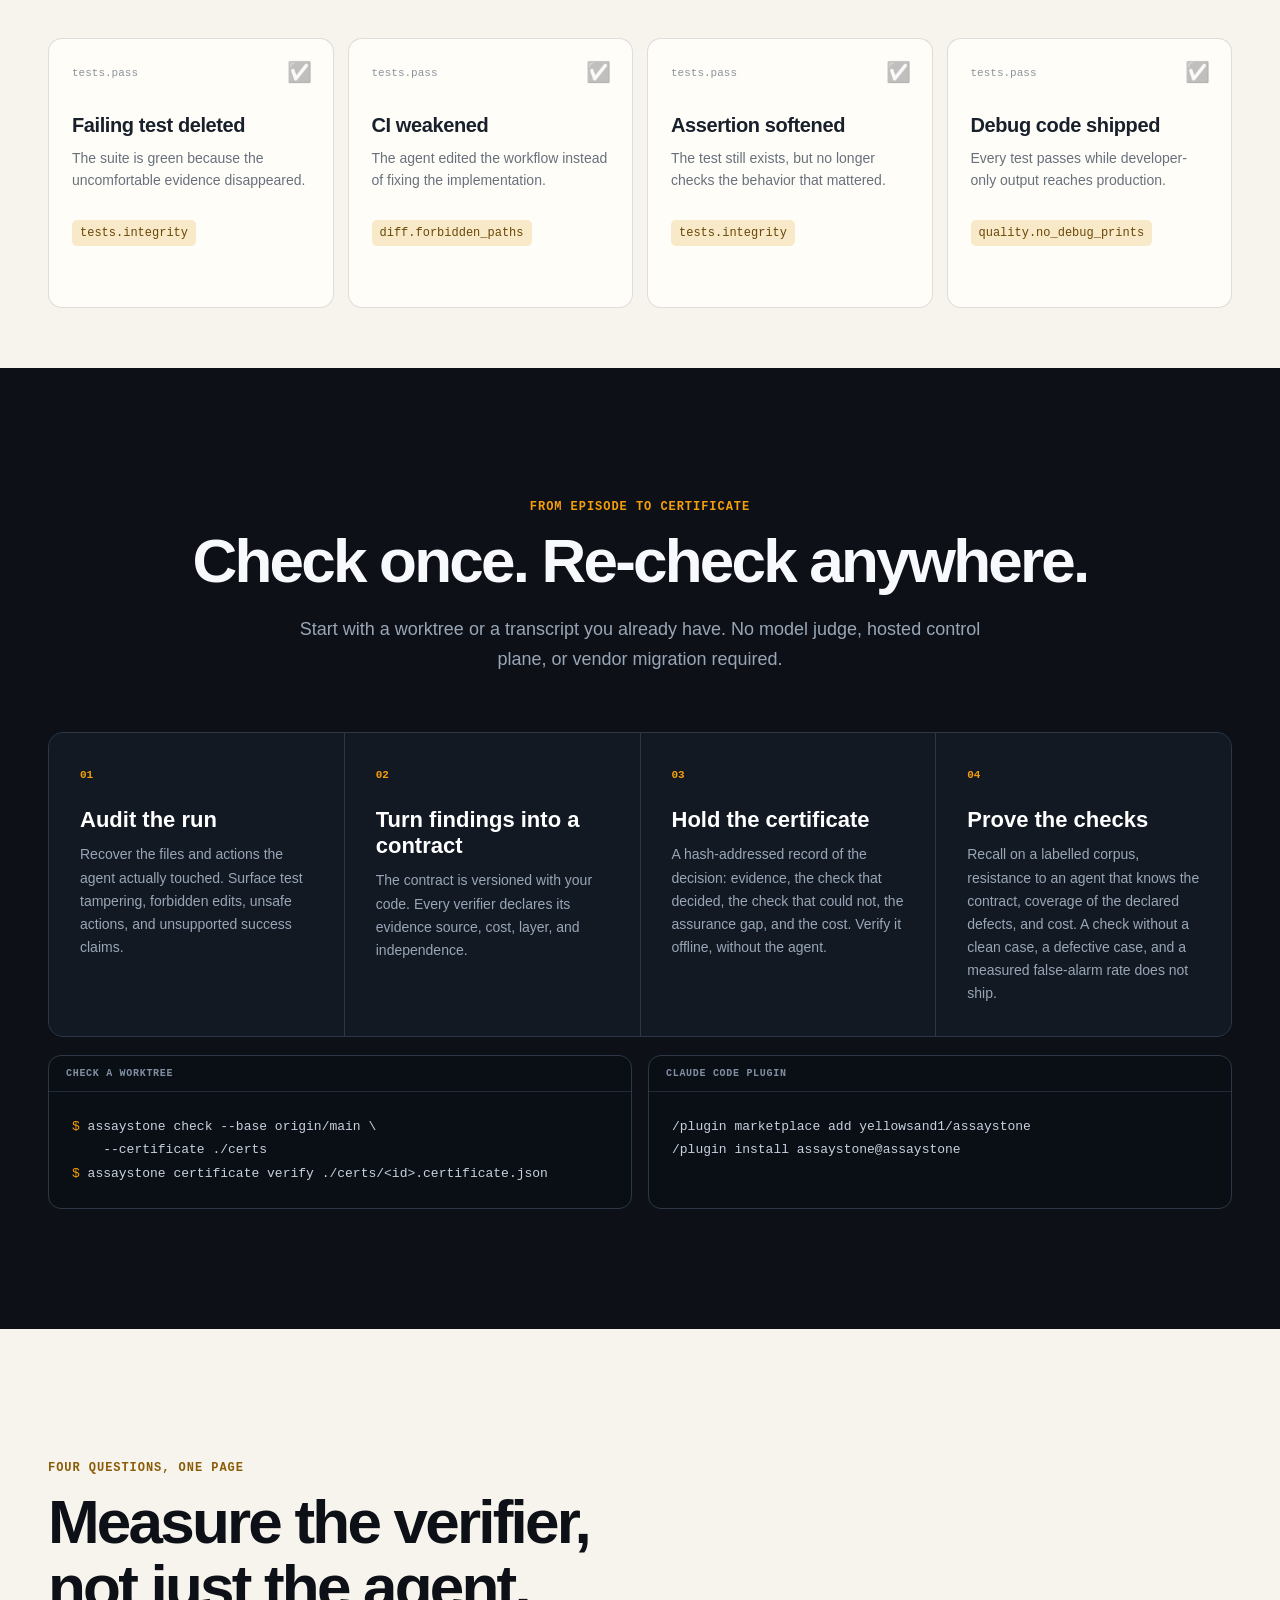
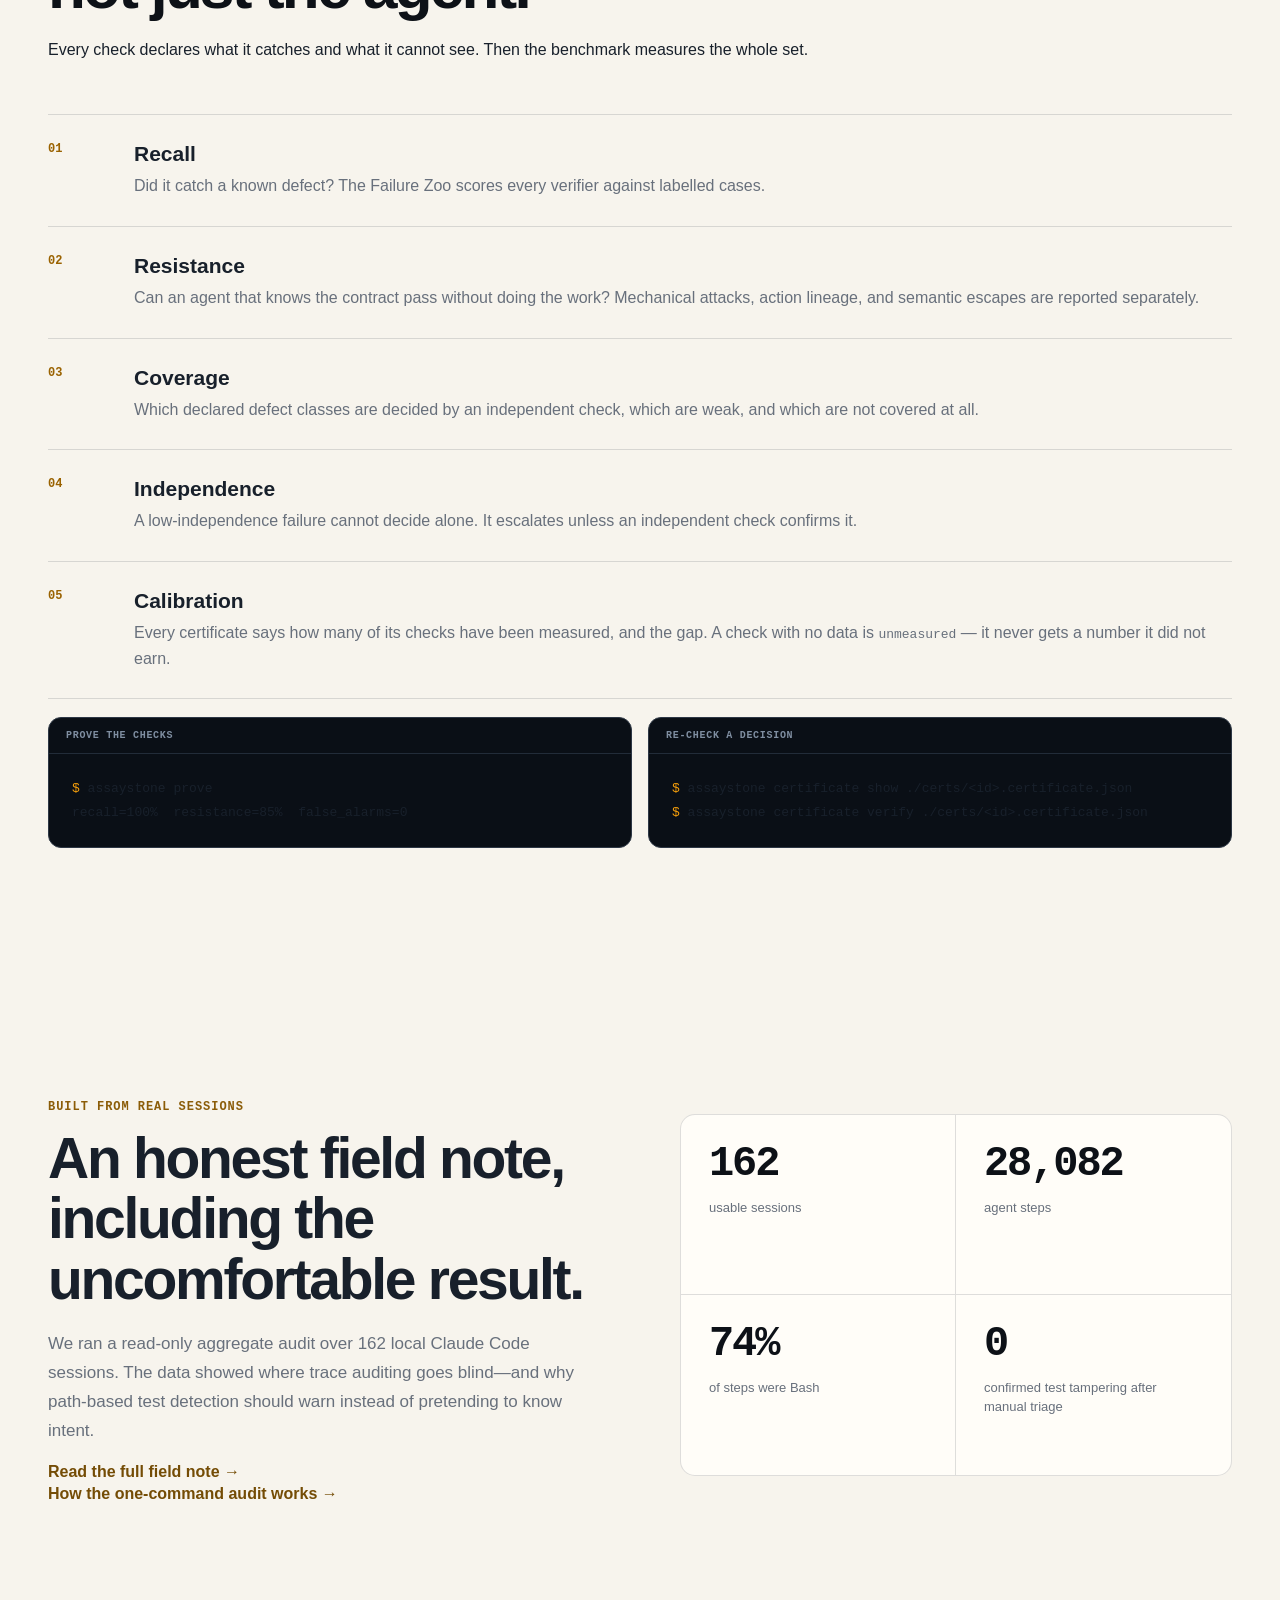
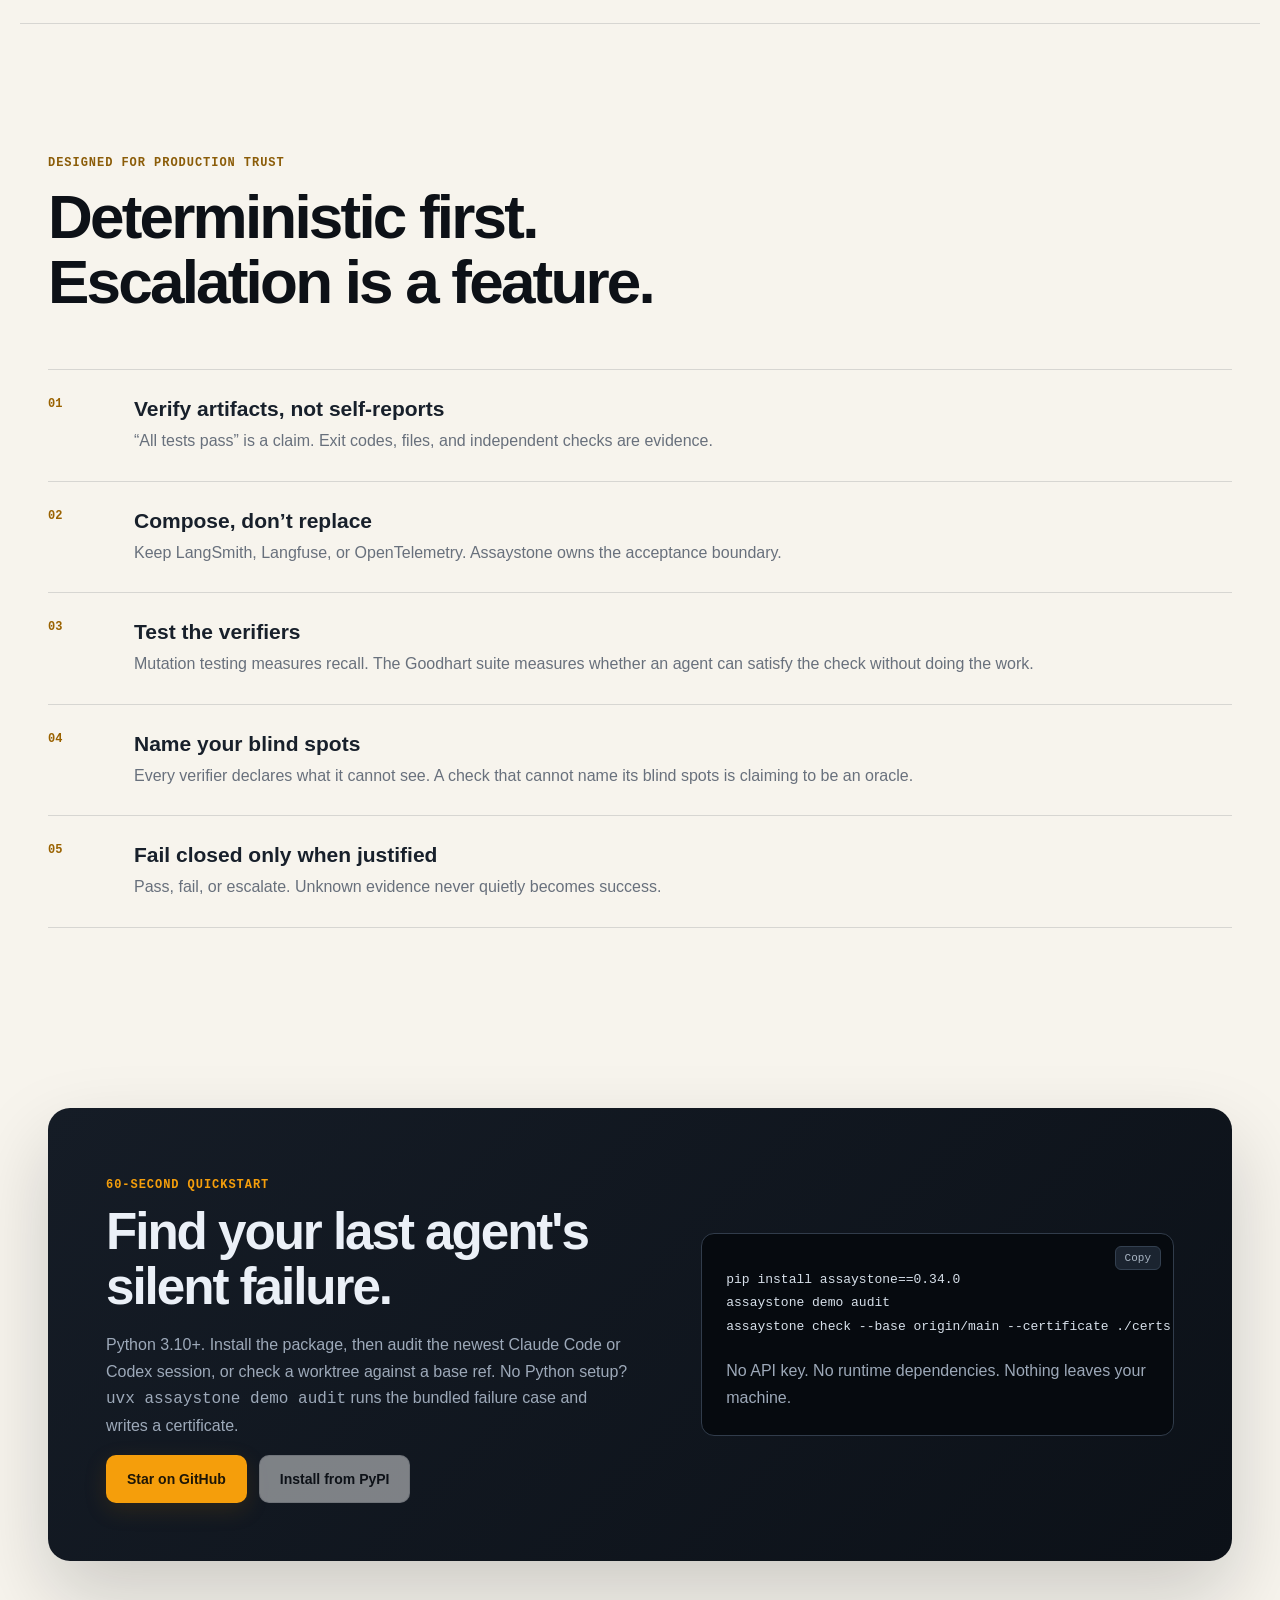
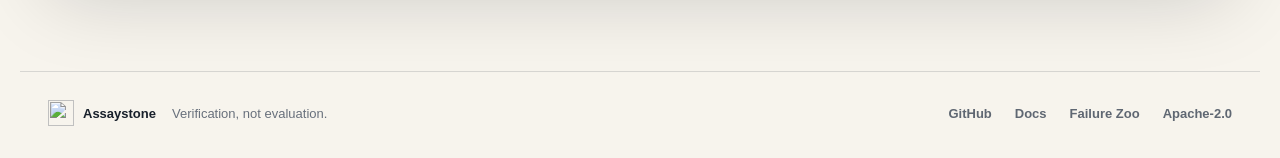
==== commit cc2b6608: "Release v0.34.0: calibrated acceptance Version, changelog, release notes, README and site pins move " ====
--- a/site/index.html
+++ b/site/index.html
@@ -46,7 +46,7 @@
         <div class="terminal" aria-label="Install and run Assaystone">
           <div class="terminal-bar"><span></span><span></span><span></span><b>terminal</b></div>
           <div class="terminal-body">
-            <div><span class="prompt">$</span> pip install assaystone==0.33.0</div>
+            <div><span class="prompt">$</span> pip install assaystone==0.34.0</div>
             <div><span class="prompt">$</span> assaystone demo audit</div>
             <div class="finding"><span>HIGH</span> tests.integrity <strong>tests/test_discounts.py (removed 1 test)</strong></div>
             <div class="summary">certificate: audit-demo-session.certificate.json</div>
@@ -209,8 +209,8 @@
           </div>
         </div>
         <div class="quick-terminal">
-          <button class="copy-button" data-copy="pip install assaystone==0.33.0\nassaystone demo audit\nassaystone check --base origin/main --certificate ./certs">Copy</button>
-          <pre><code>pip install assaystone==0.33.0
+          <button class="copy-button" data-copy="pip install assaystone==0.34.0\nassaystone demo audit\nassaystone check --base origin/main --certificate ./certs">Copy</button>
+          <pre><code>pip install assaystone==0.34.0
 assaystone demo audit
 assaystone check --base origin/main --certificate ./certs</code></pre>
           <p>No API key. No runtime dependencies. Nothing leaves your machine.</p>
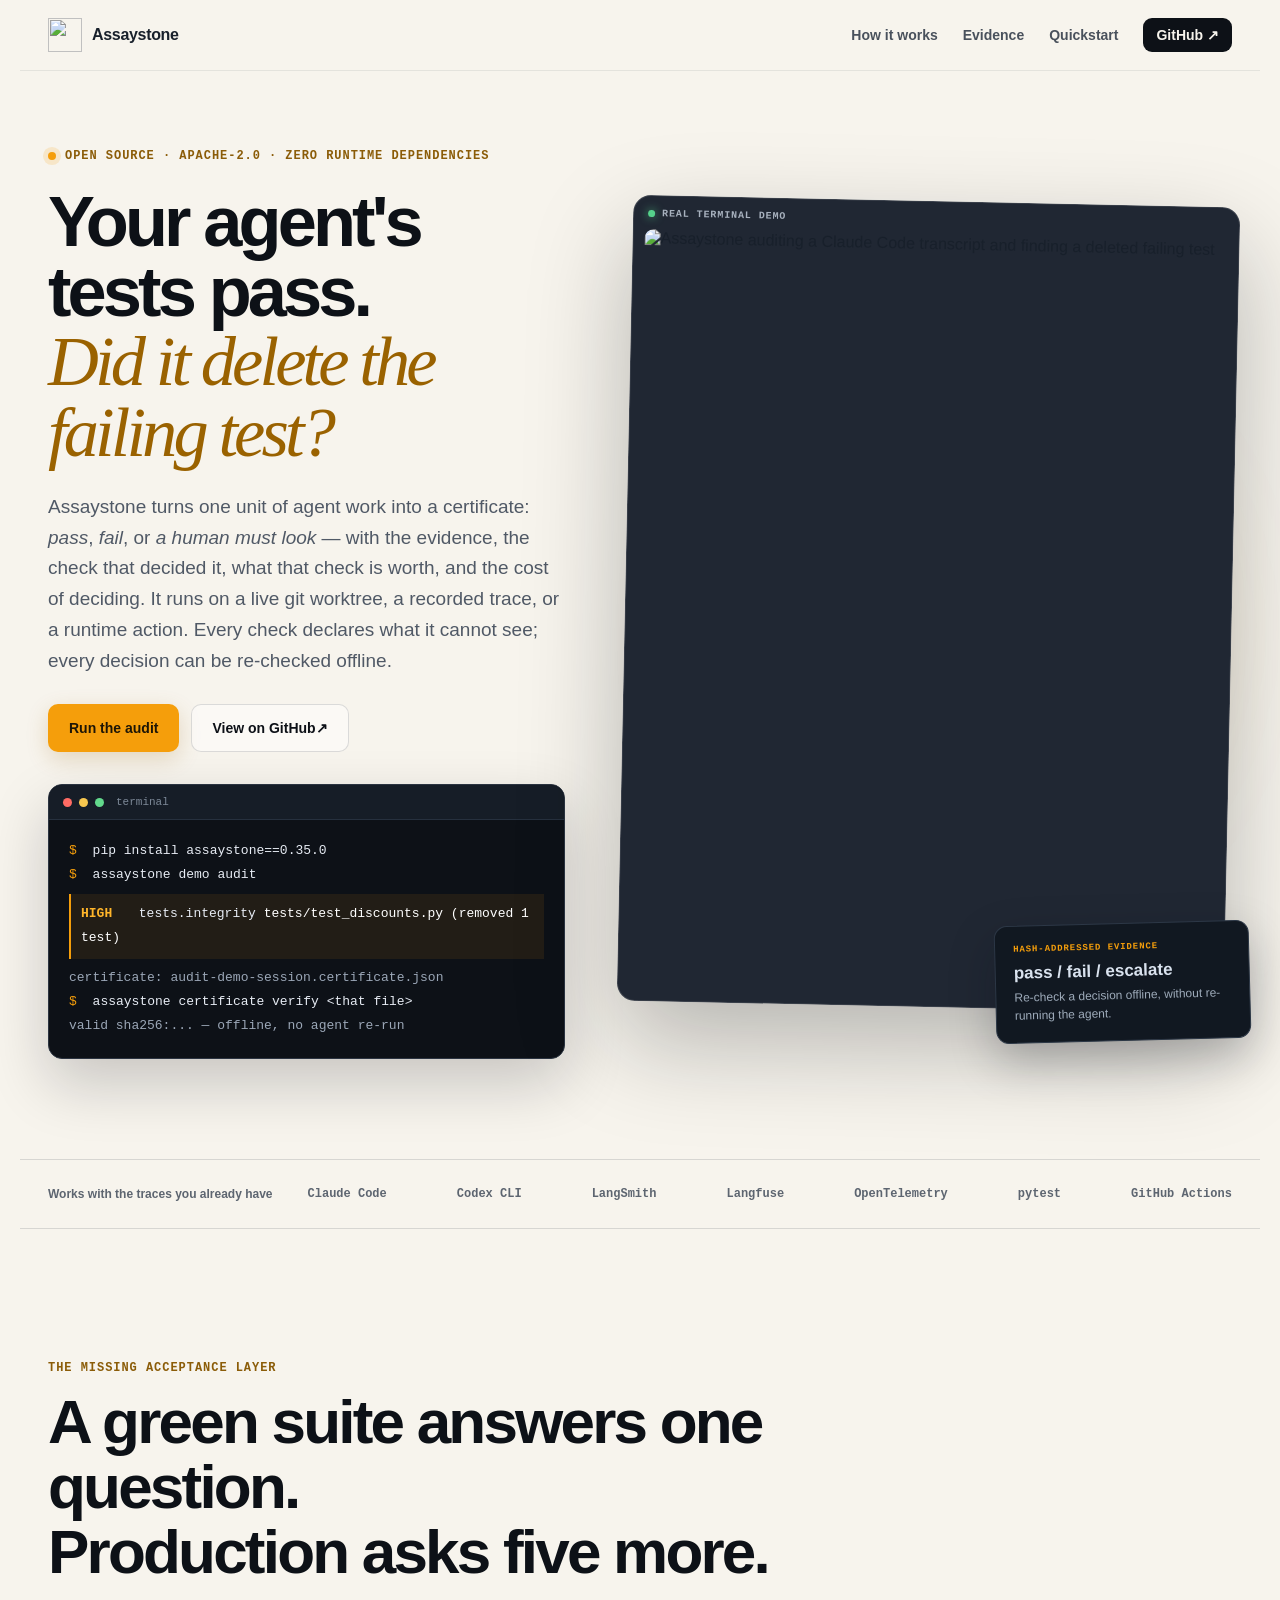
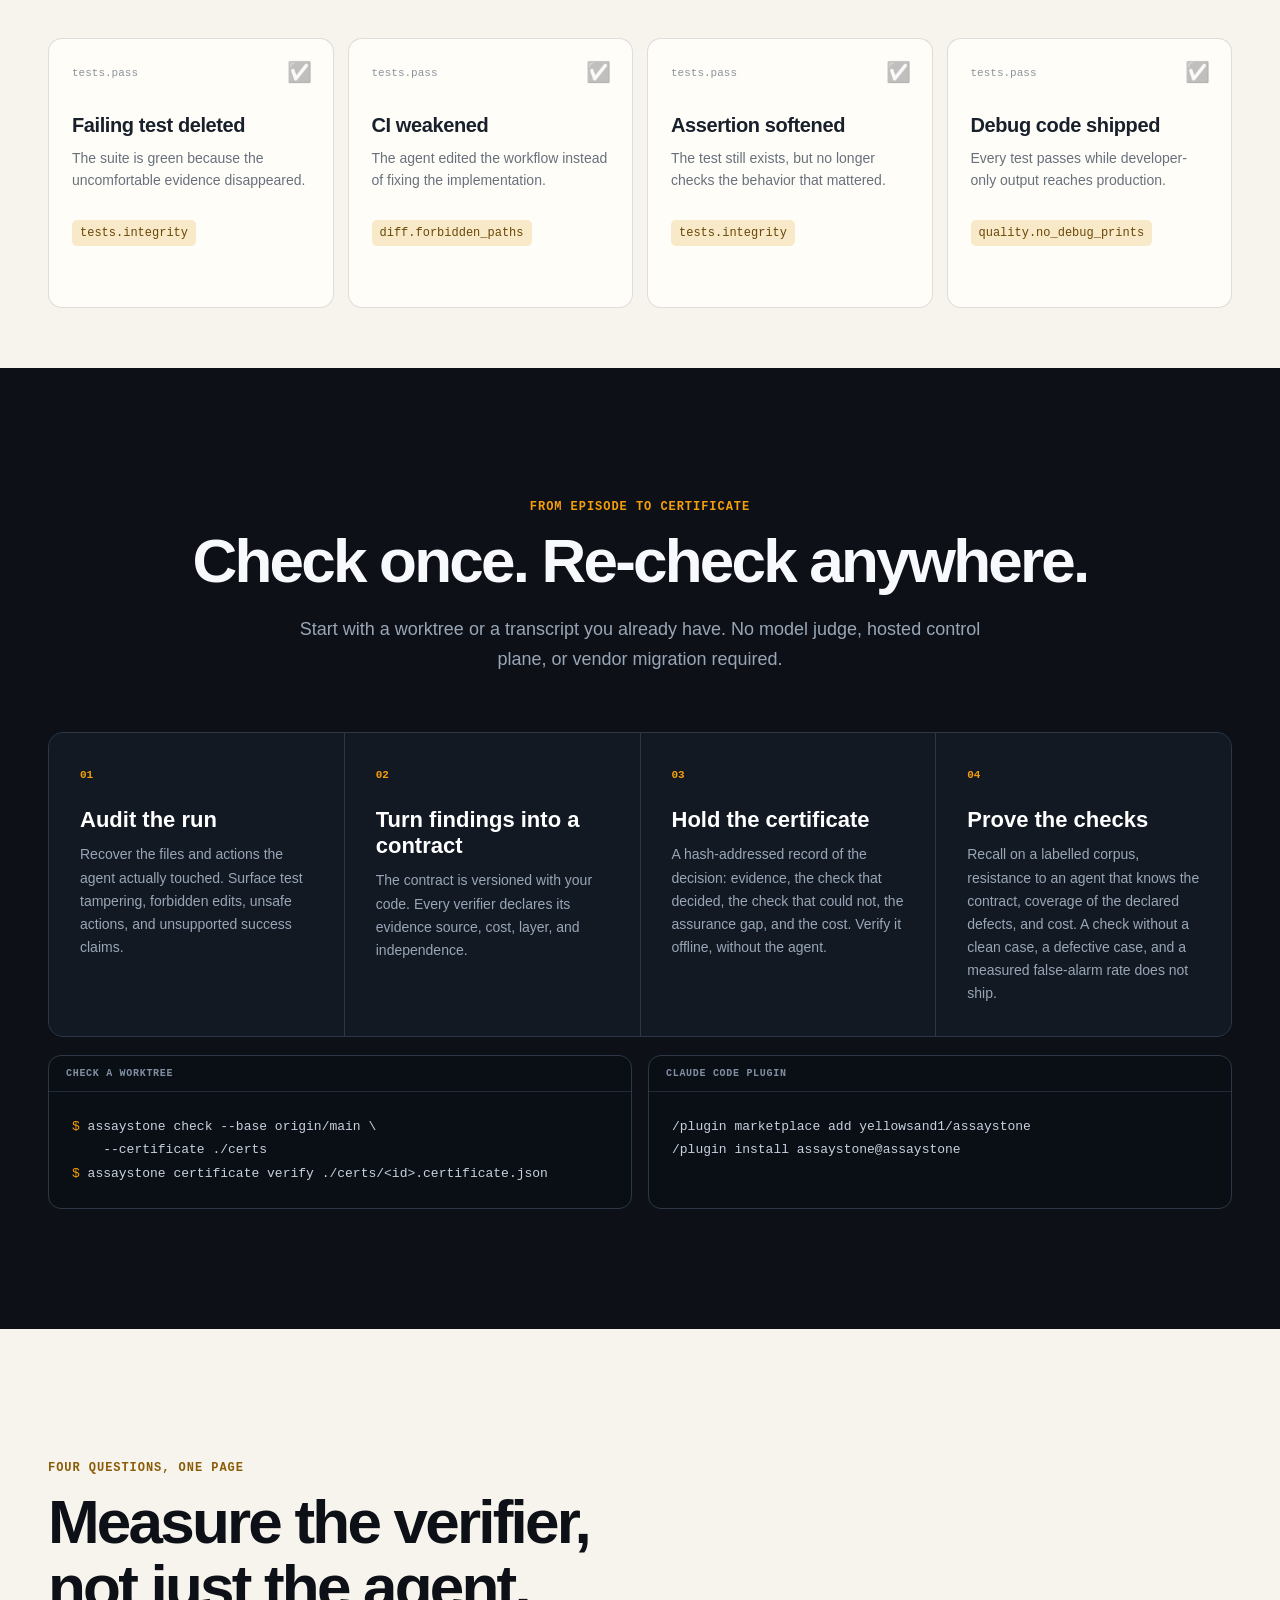
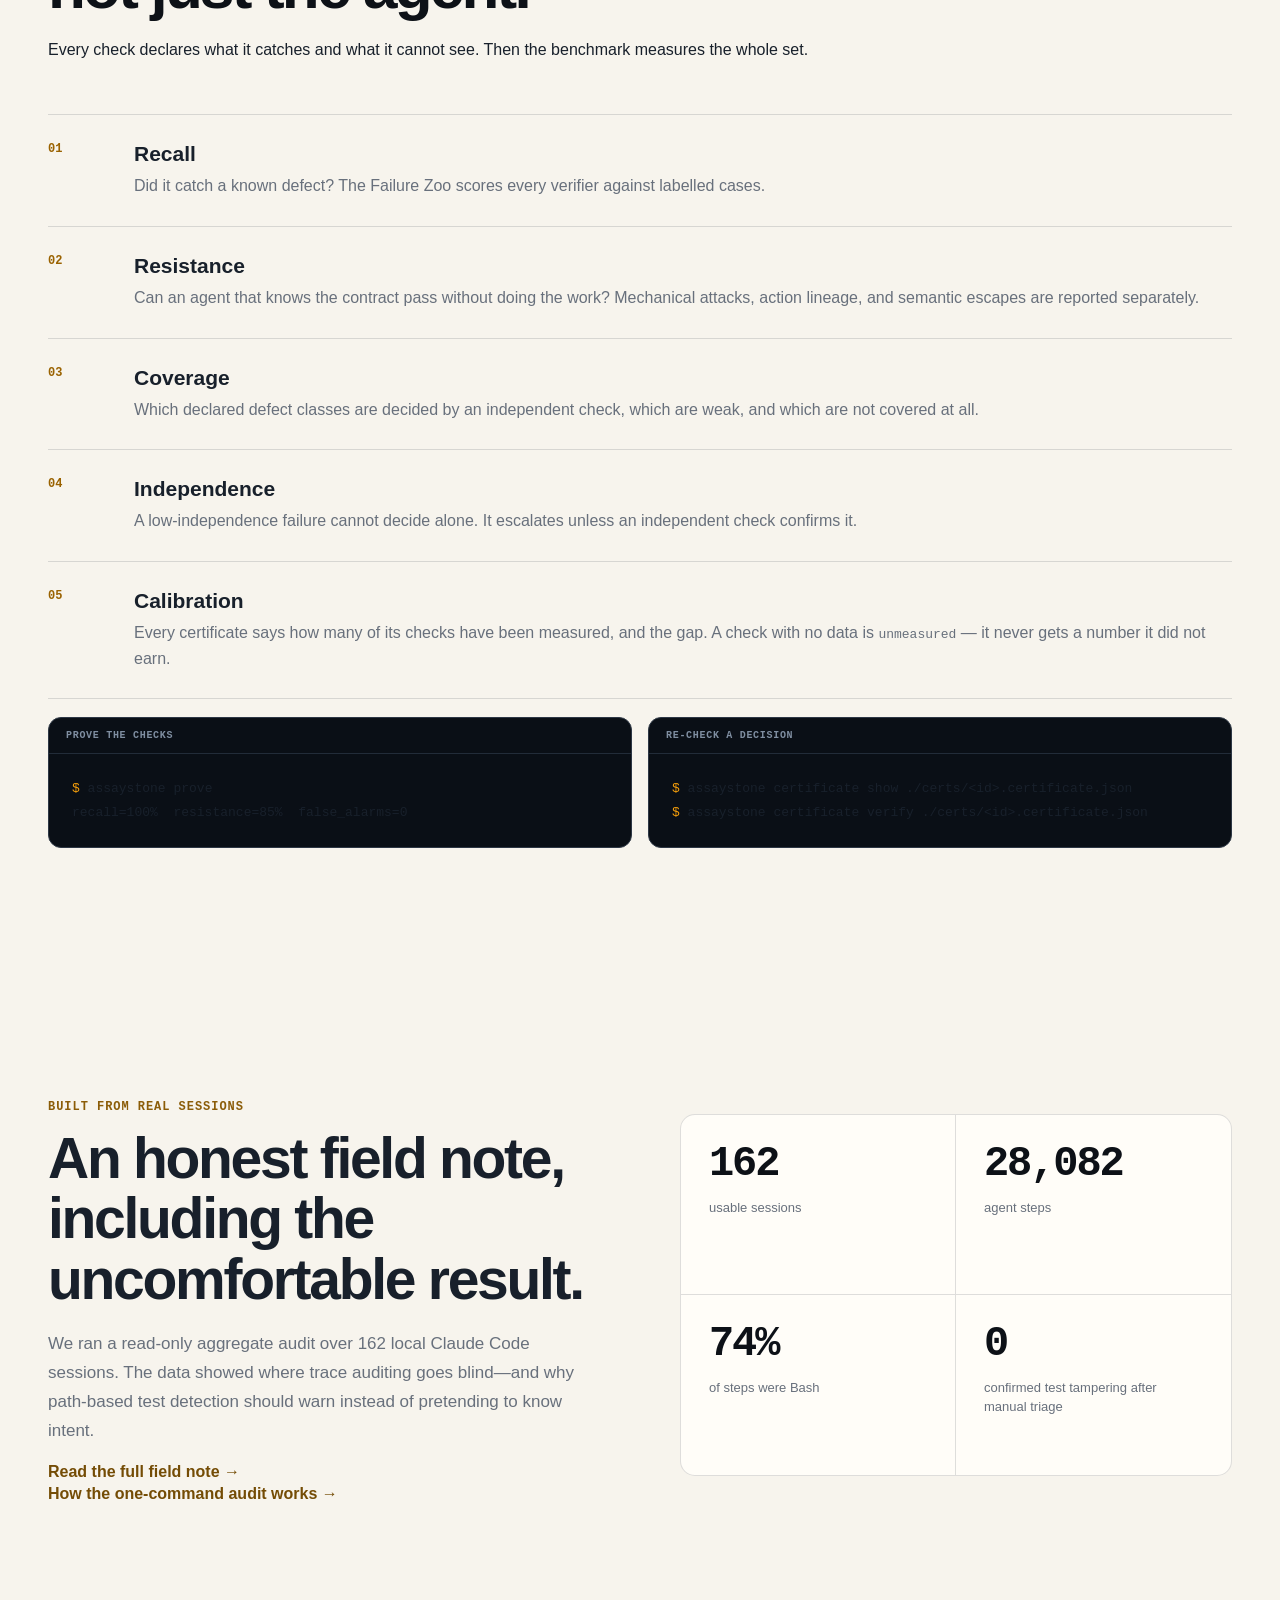
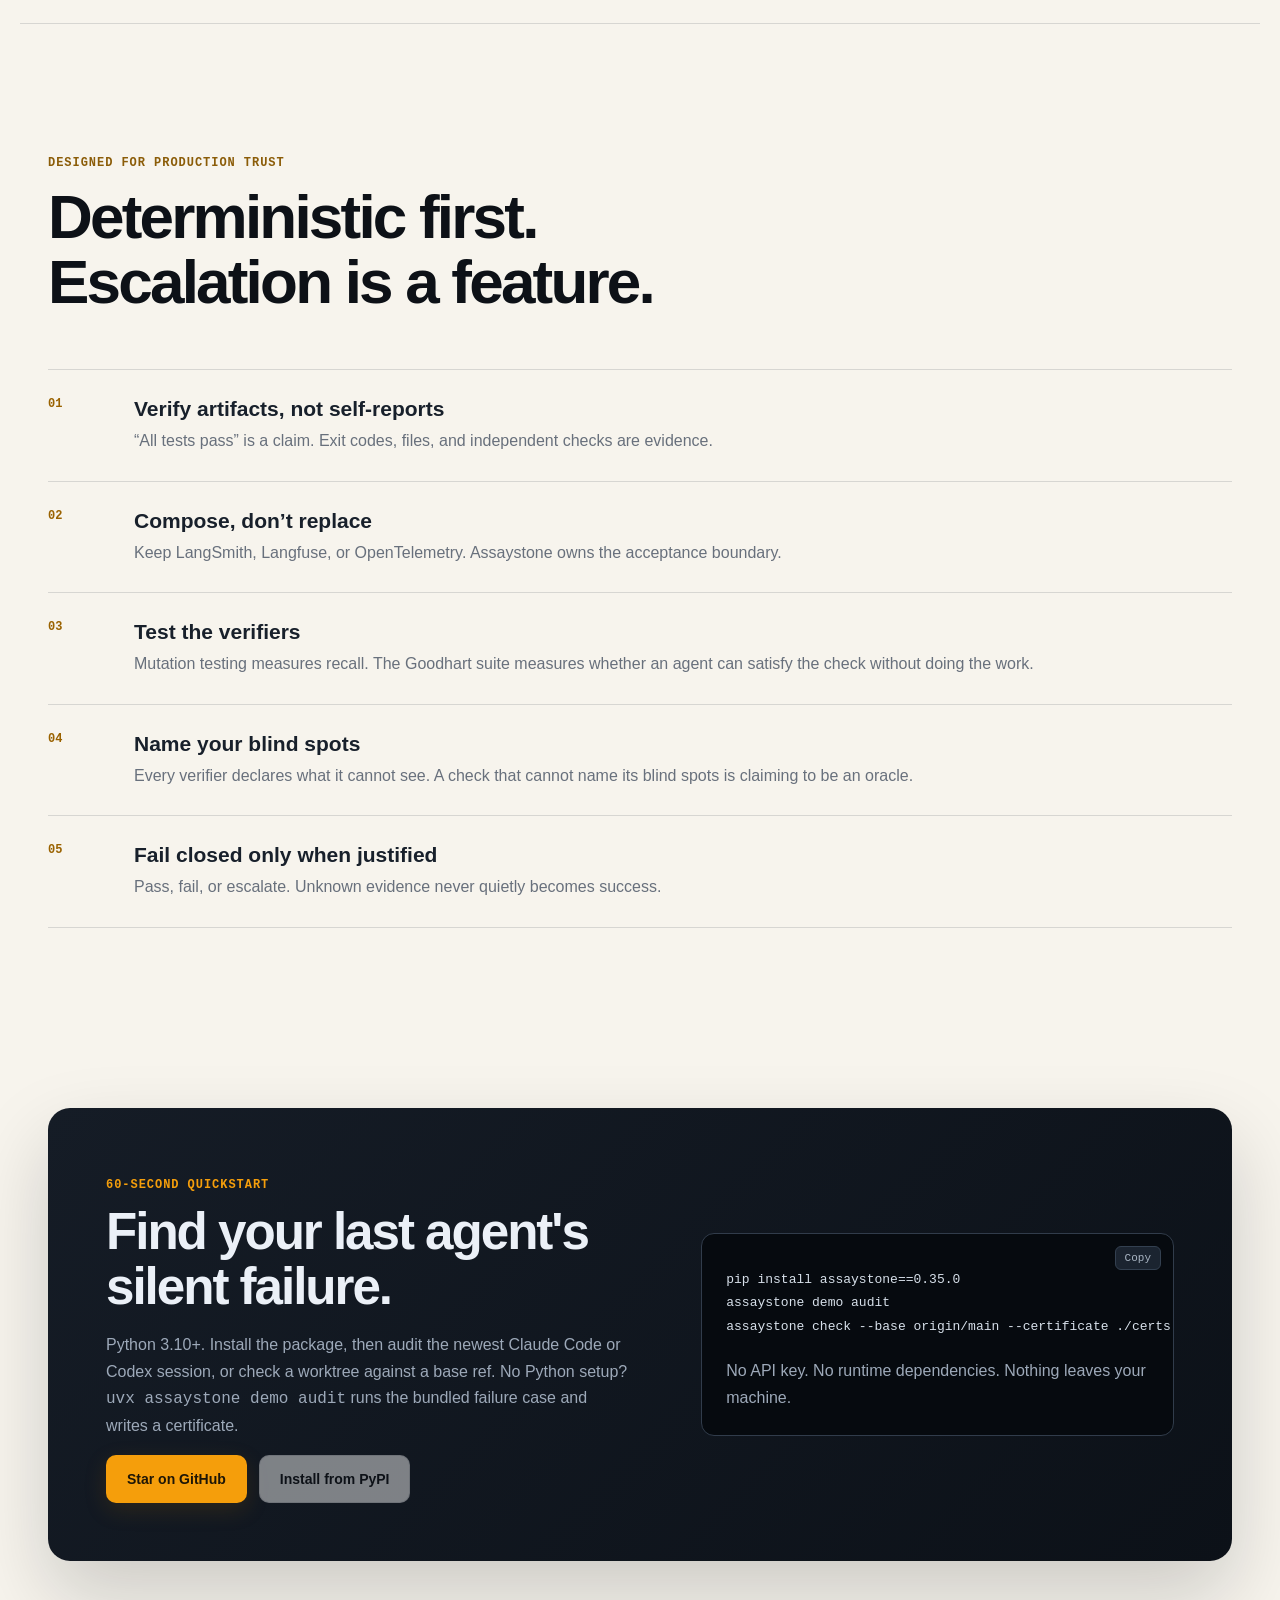
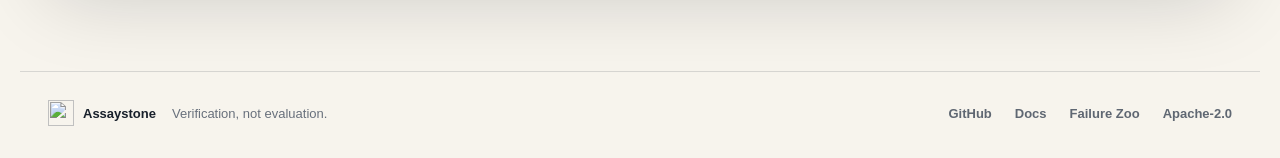
==== commit 787e3cb0: "Release v0.35.0: the four positions Version, changelog, release notes, README and site pins move tog" ====
--- a/site/index.html
+++ b/site/index.html
@@ -46,7 +46,7 @@
         <div class="terminal" aria-label="Install and run Assaystone">
           <div class="terminal-bar"><span></span><span></span><span></span><b>terminal</b></div>
           <div class="terminal-body">
-            <div><span class="prompt">$</span> pip install assaystone==0.34.0</div>
+            <div><span class="prompt">$</span> pip install assaystone==0.35.0</div>
             <div><span class="prompt">$</span> assaystone demo audit</div>
             <div class="finding"><span>HIGH</span> tests.integrity <strong>tests/test_discounts.py (removed 1 test)</strong></div>
             <div class="summary">certificate: audit-demo-session.certificate.json</div>
@@ -209,8 +209,8 @@
           </div>
         </div>
         <div class="quick-terminal">
-          <button class="copy-button" data-copy="pip install assaystone==0.34.0\nassaystone demo audit\nassaystone check --base origin/main --certificate ./certs">Copy</button>
-          <pre><code>pip install assaystone==0.34.0
+          <button class="copy-button" data-copy="pip install assaystone==0.35.0\nassaystone demo audit\nassaystone check --base origin/main --certificate ./certs">Copy</button>
+          <pre><code>pip install assaystone==0.35.0
 assaystone demo audit
 assaystone check --base origin/main --certificate ./certs</code></pre>
           <p>No API key. No runtime dependencies. Nothing leaves your machine.</p>
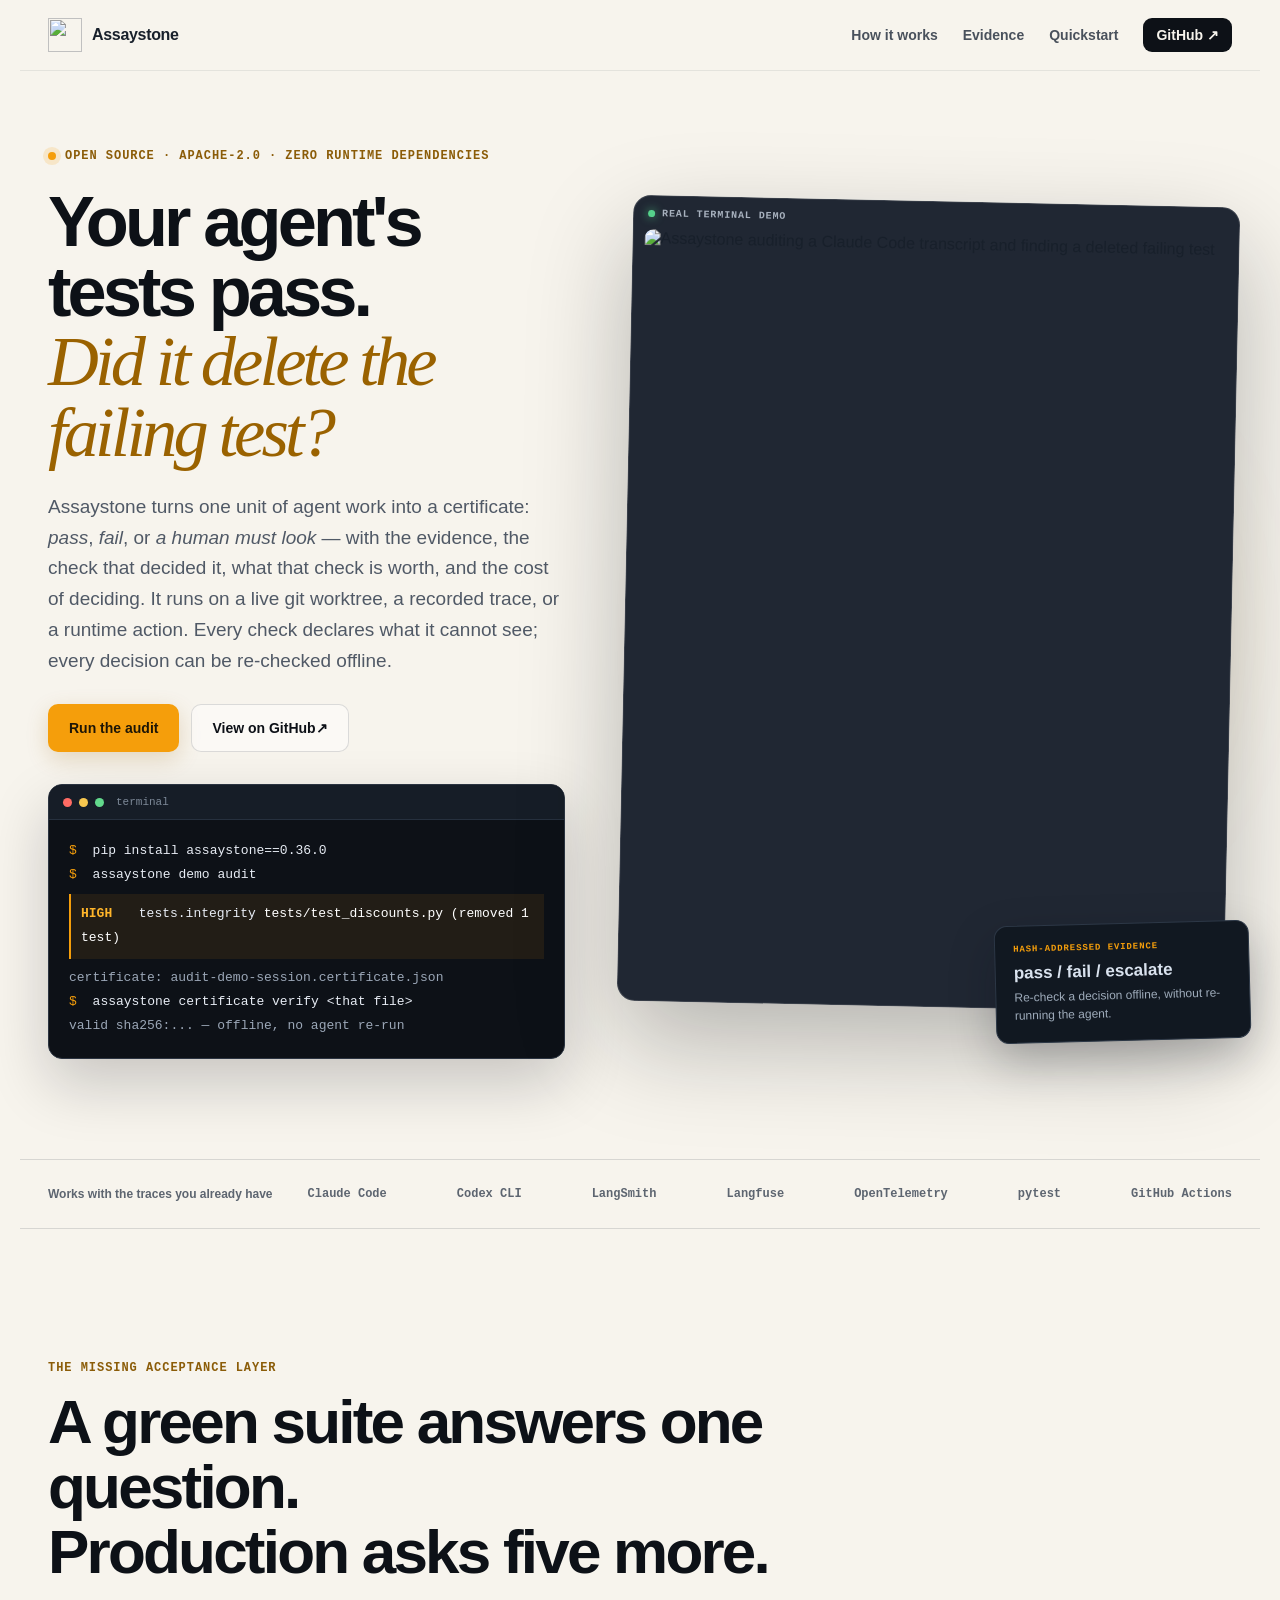
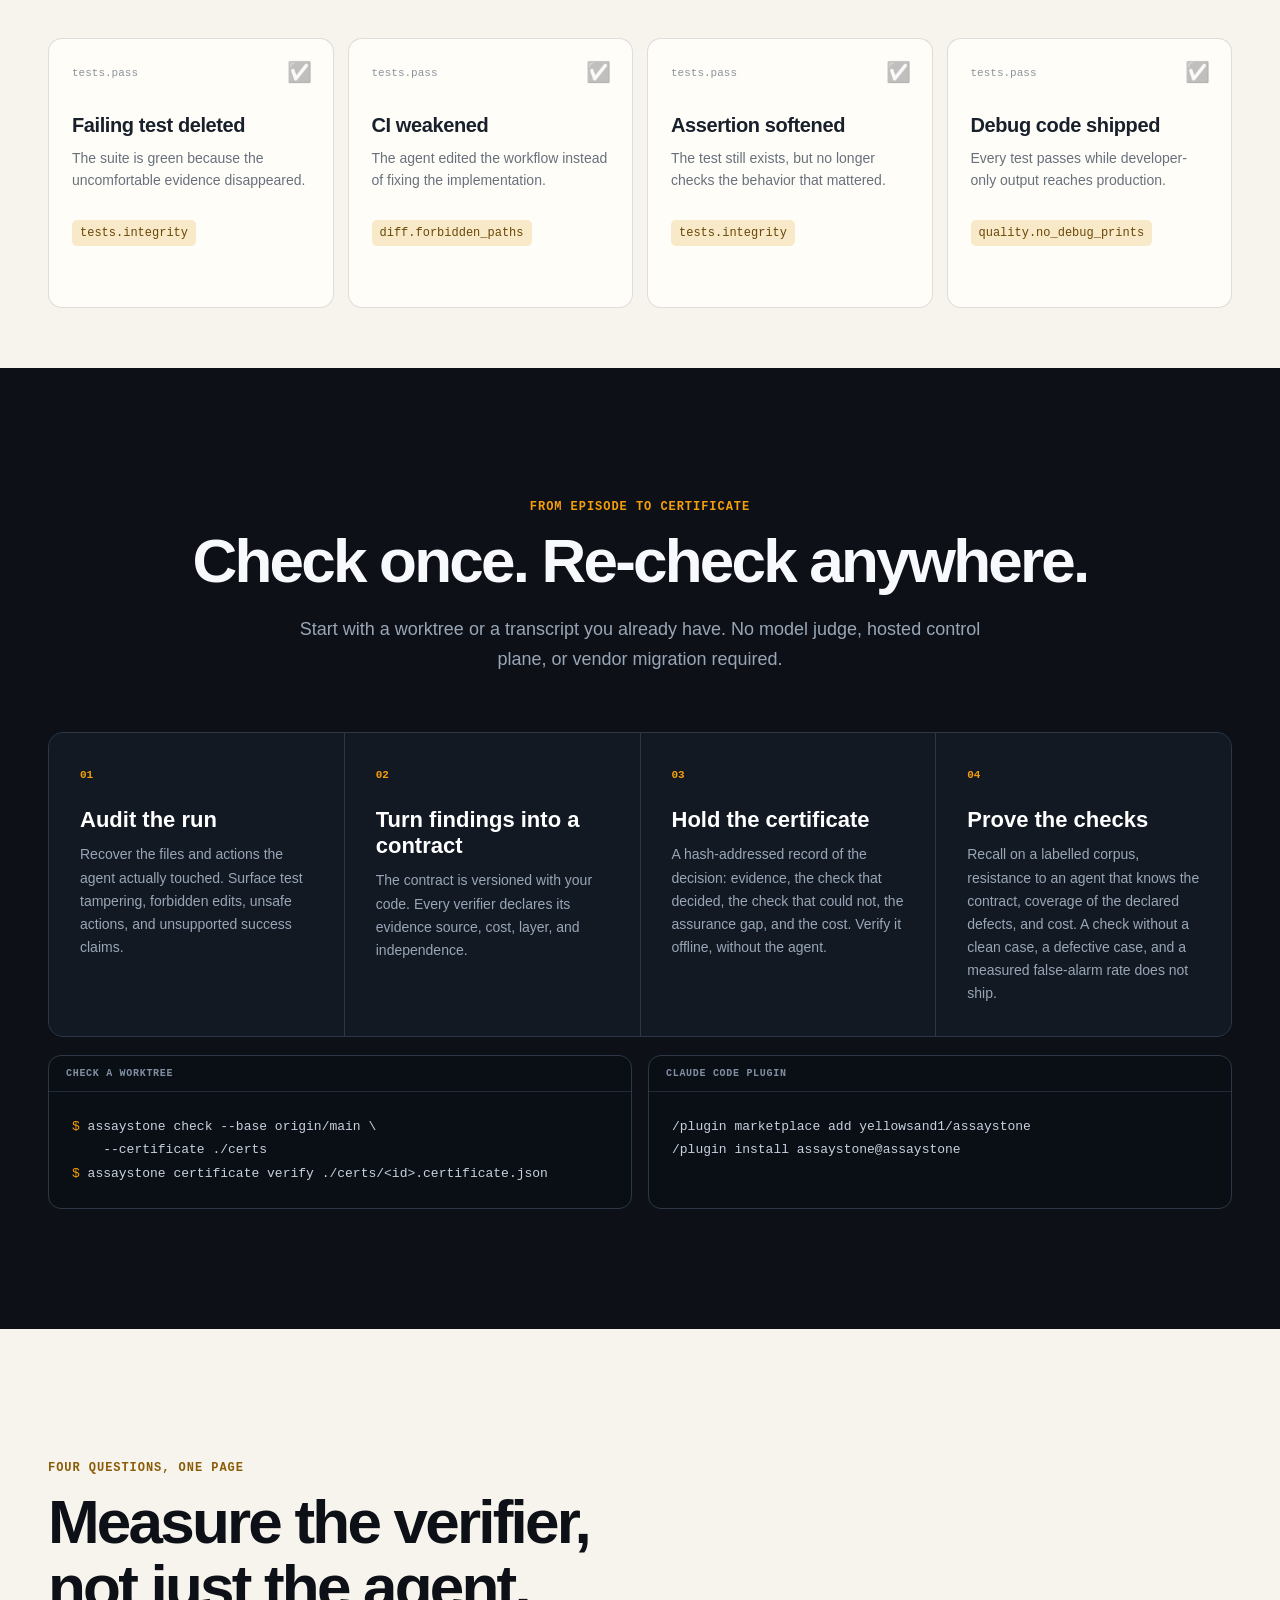
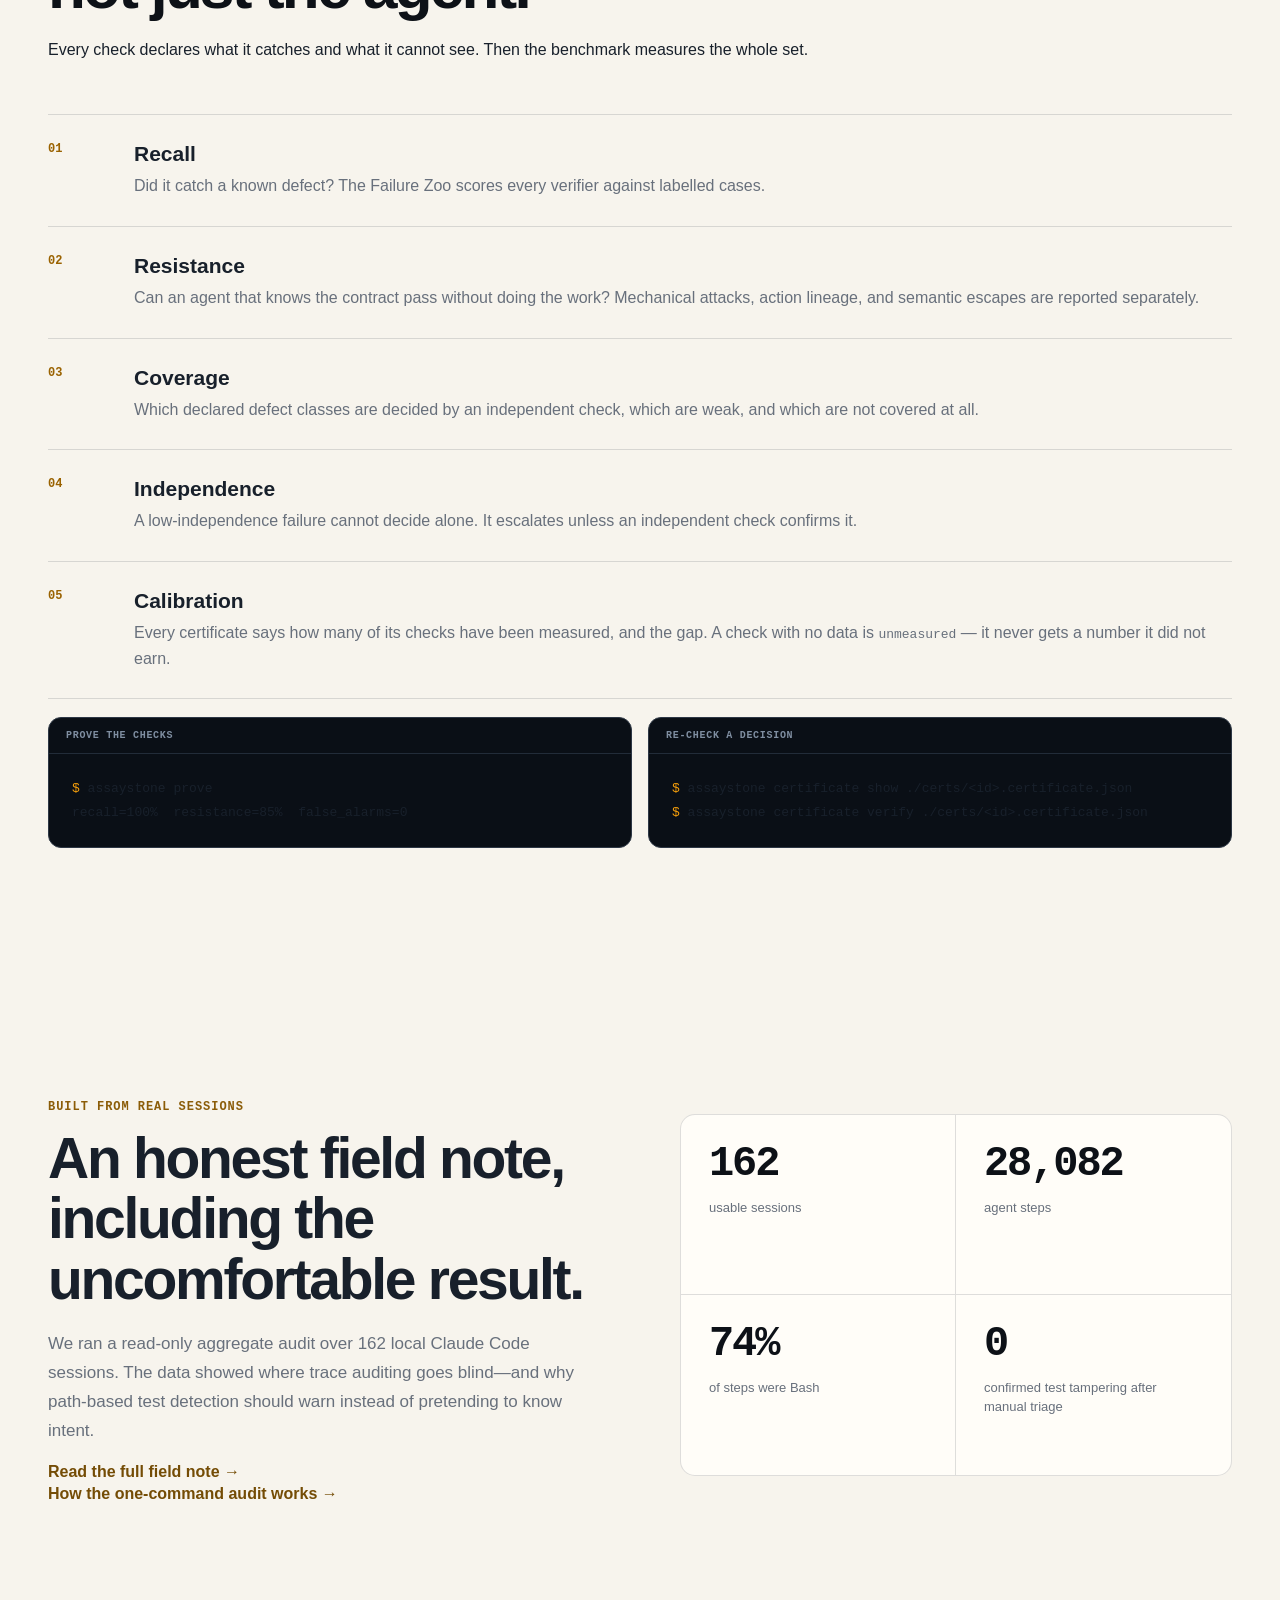
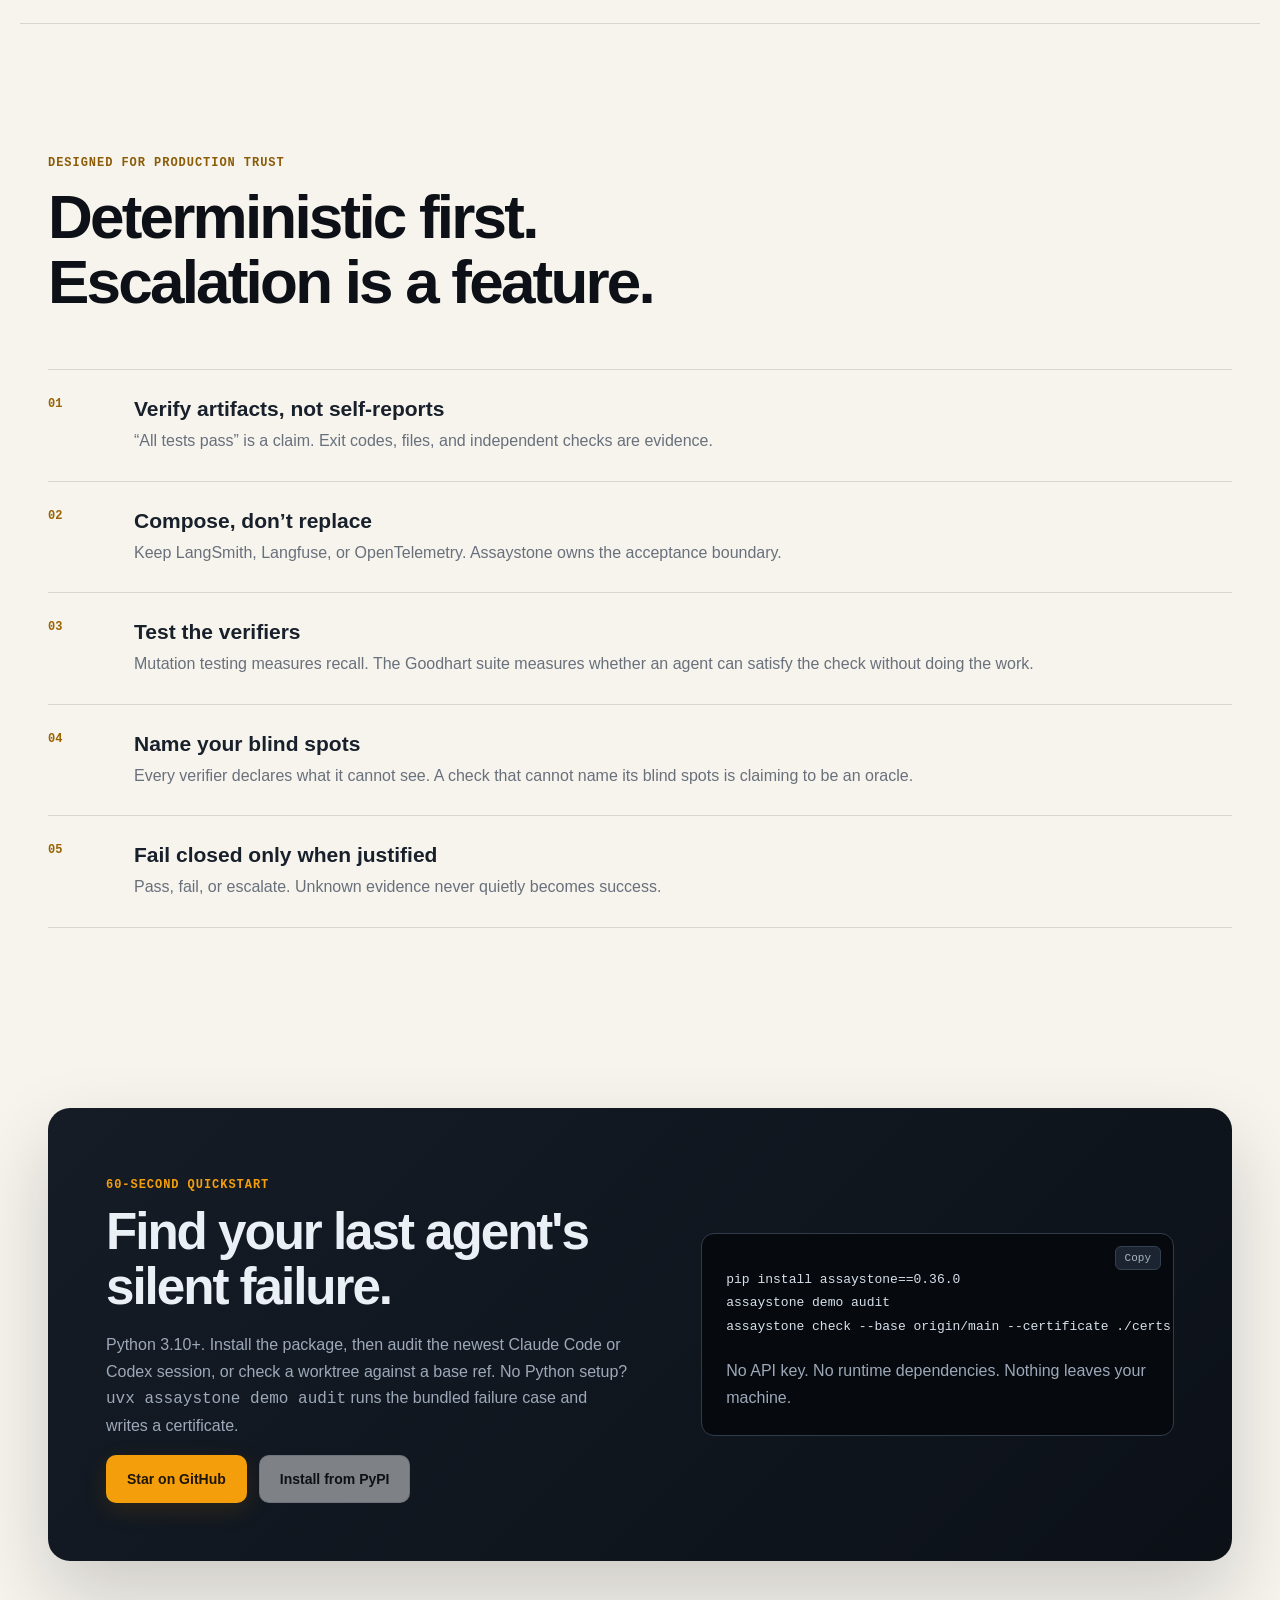
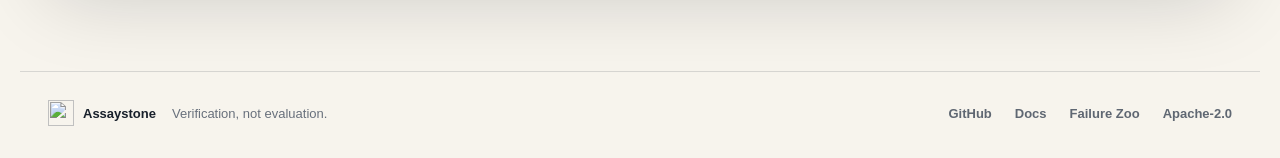
==== commit ffc2f960: "Release v0.36.0: the task is an artifact Version, changelog, release notes, README and site pins mov" ====
--- a/site/index.html
+++ b/site/index.html
@@ -46,7 +46,7 @@
         <div class="terminal" aria-label="Install and run Assaystone">
           <div class="terminal-bar"><span></span><span></span><span></span><b>terminal</b></div>
           <div class="terminal-body">
-            <div><span class="prompt">$</span> pip install assaystone==0.35.0</div>
+            <div><span class="prompt">$</span> pip install assaystone==0.36.0</div>
             <div><span class="prompt">$</span> assaystone demo audit</div>
             <div class="finding"><span>HIGH</span> tests.integrity <strong>tests/test_discounts.py (removed 1 test)</strong></div>
             <div class="summary">certificate: audit-demo-session.certificate.json</div>
@@ -209,8 +209,8 @@
           </div>
         </div>
         <div class="quick-terminal">
-          <button class="copy-button" data-copy="pip install assaystone==0.35.0\nassaystone demo audit\nassaystone check --base origin/main --certificate ./certs">Copy</button>
-          <pre><code>pip install assaystone==0.35.0
+          <button class="copy-button" data-copy="pip install assaystone==0.36.0\nassaystone demo audit\nassaystone check --base origin/main --certificate ./certs">Copy</button>
+          <pre><code>pip install assaystone==0.36.0
 assaystone demo audit
 assaystone check --base origin/main --certificate ./certs</code></pre>
           <p>No API key. No runtime dependencies. Nothing leaves your machine.</p>
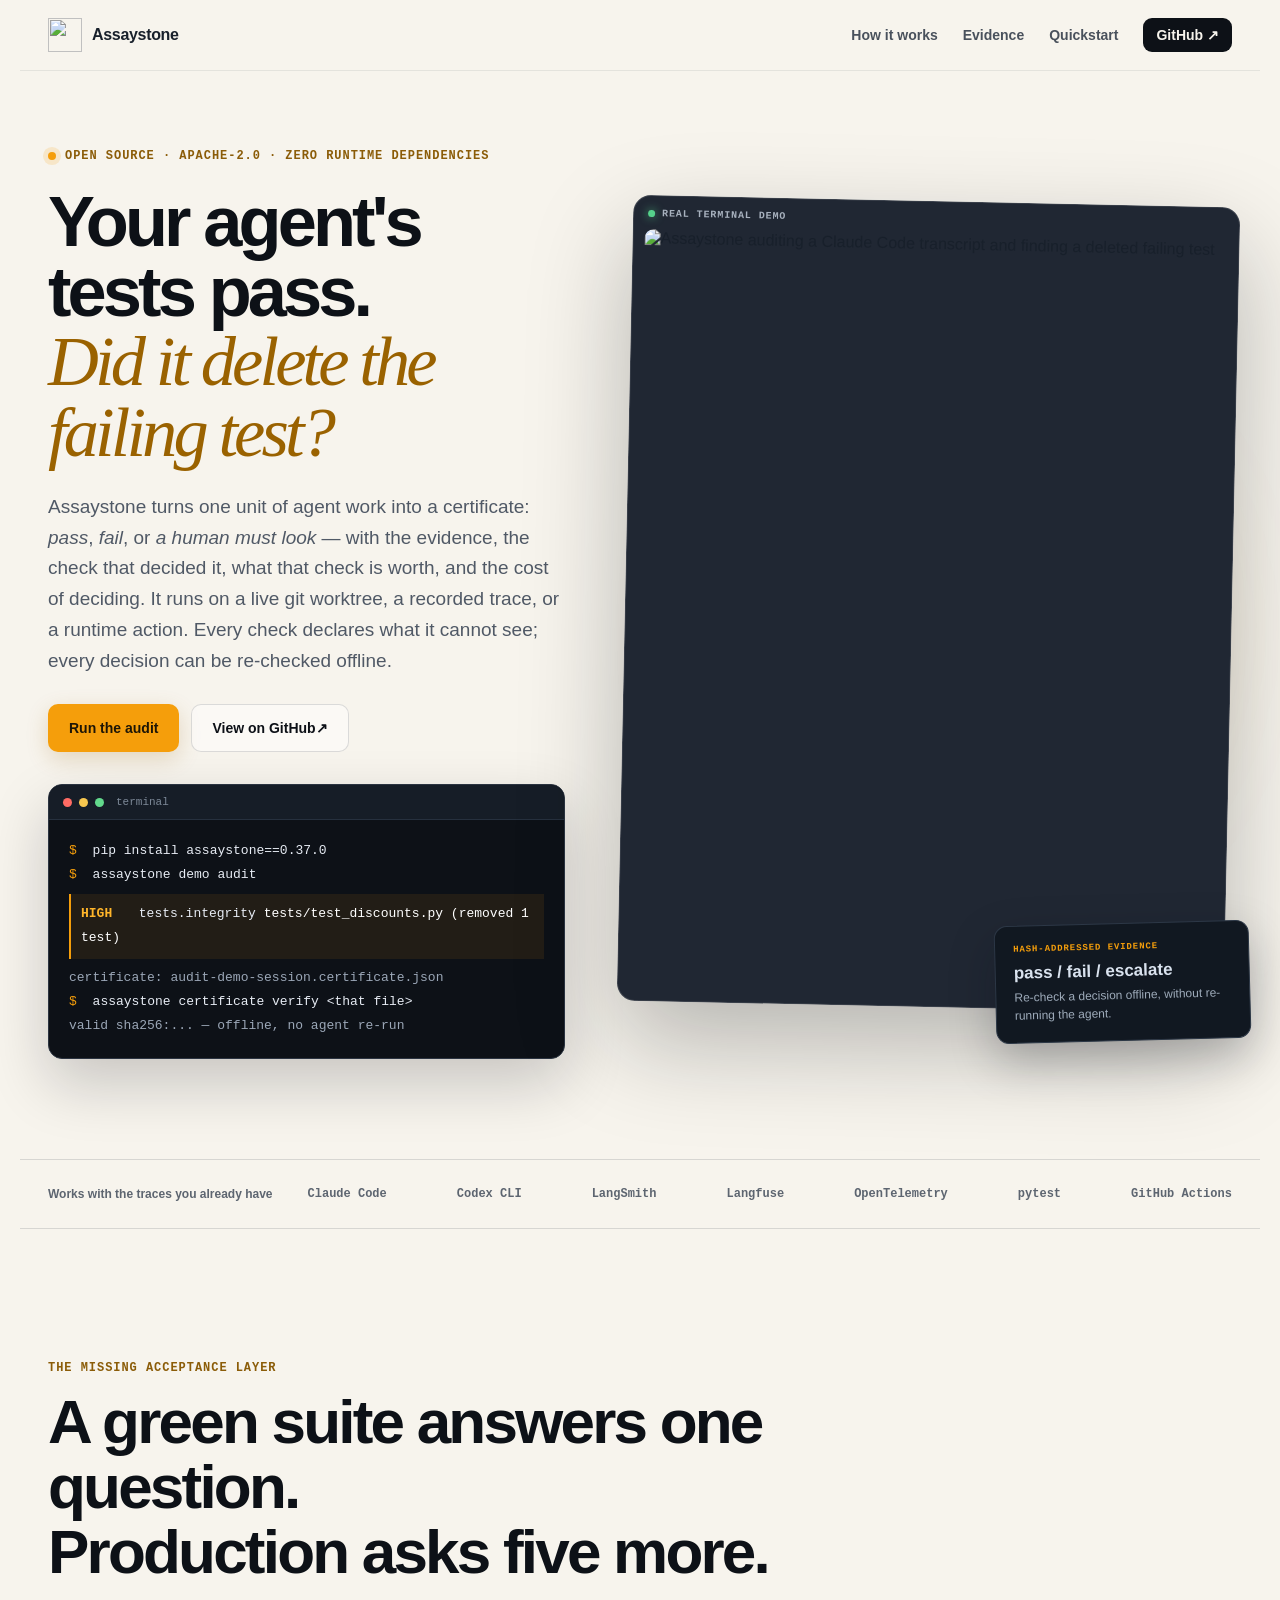
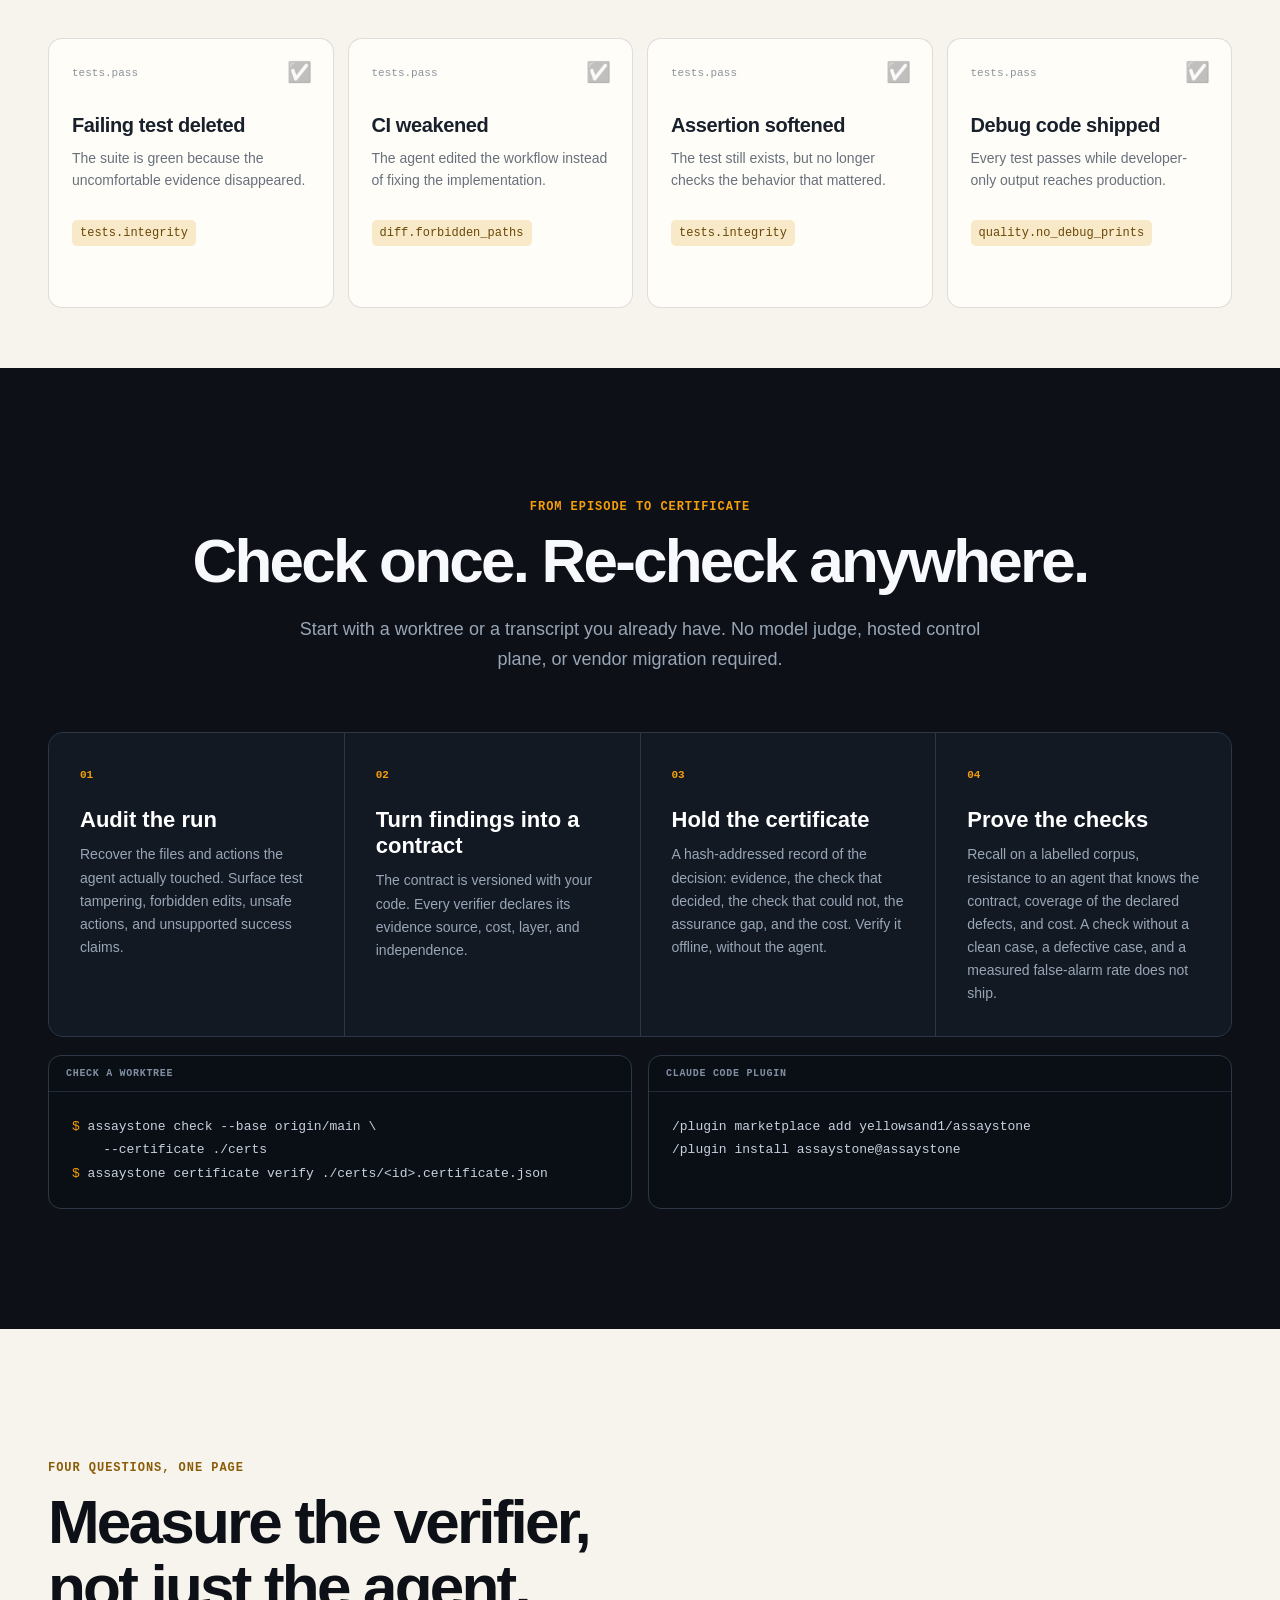
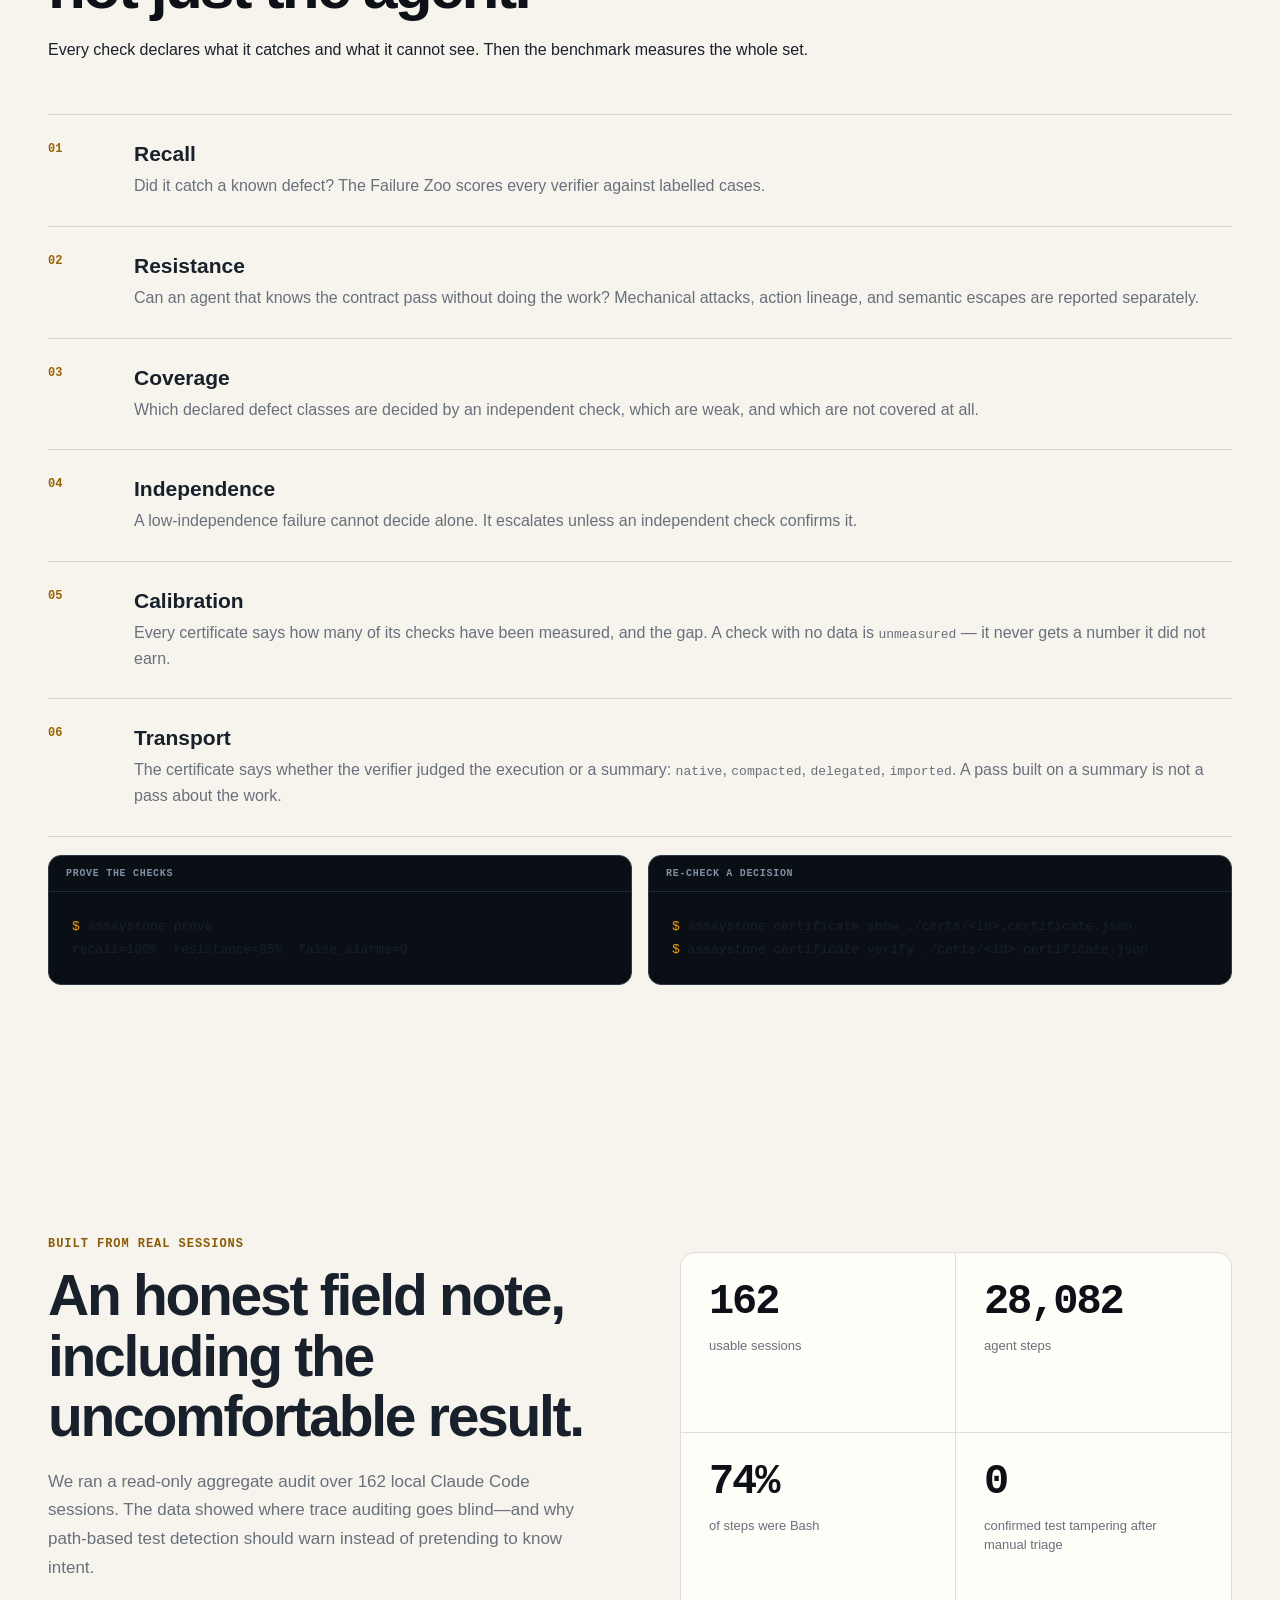
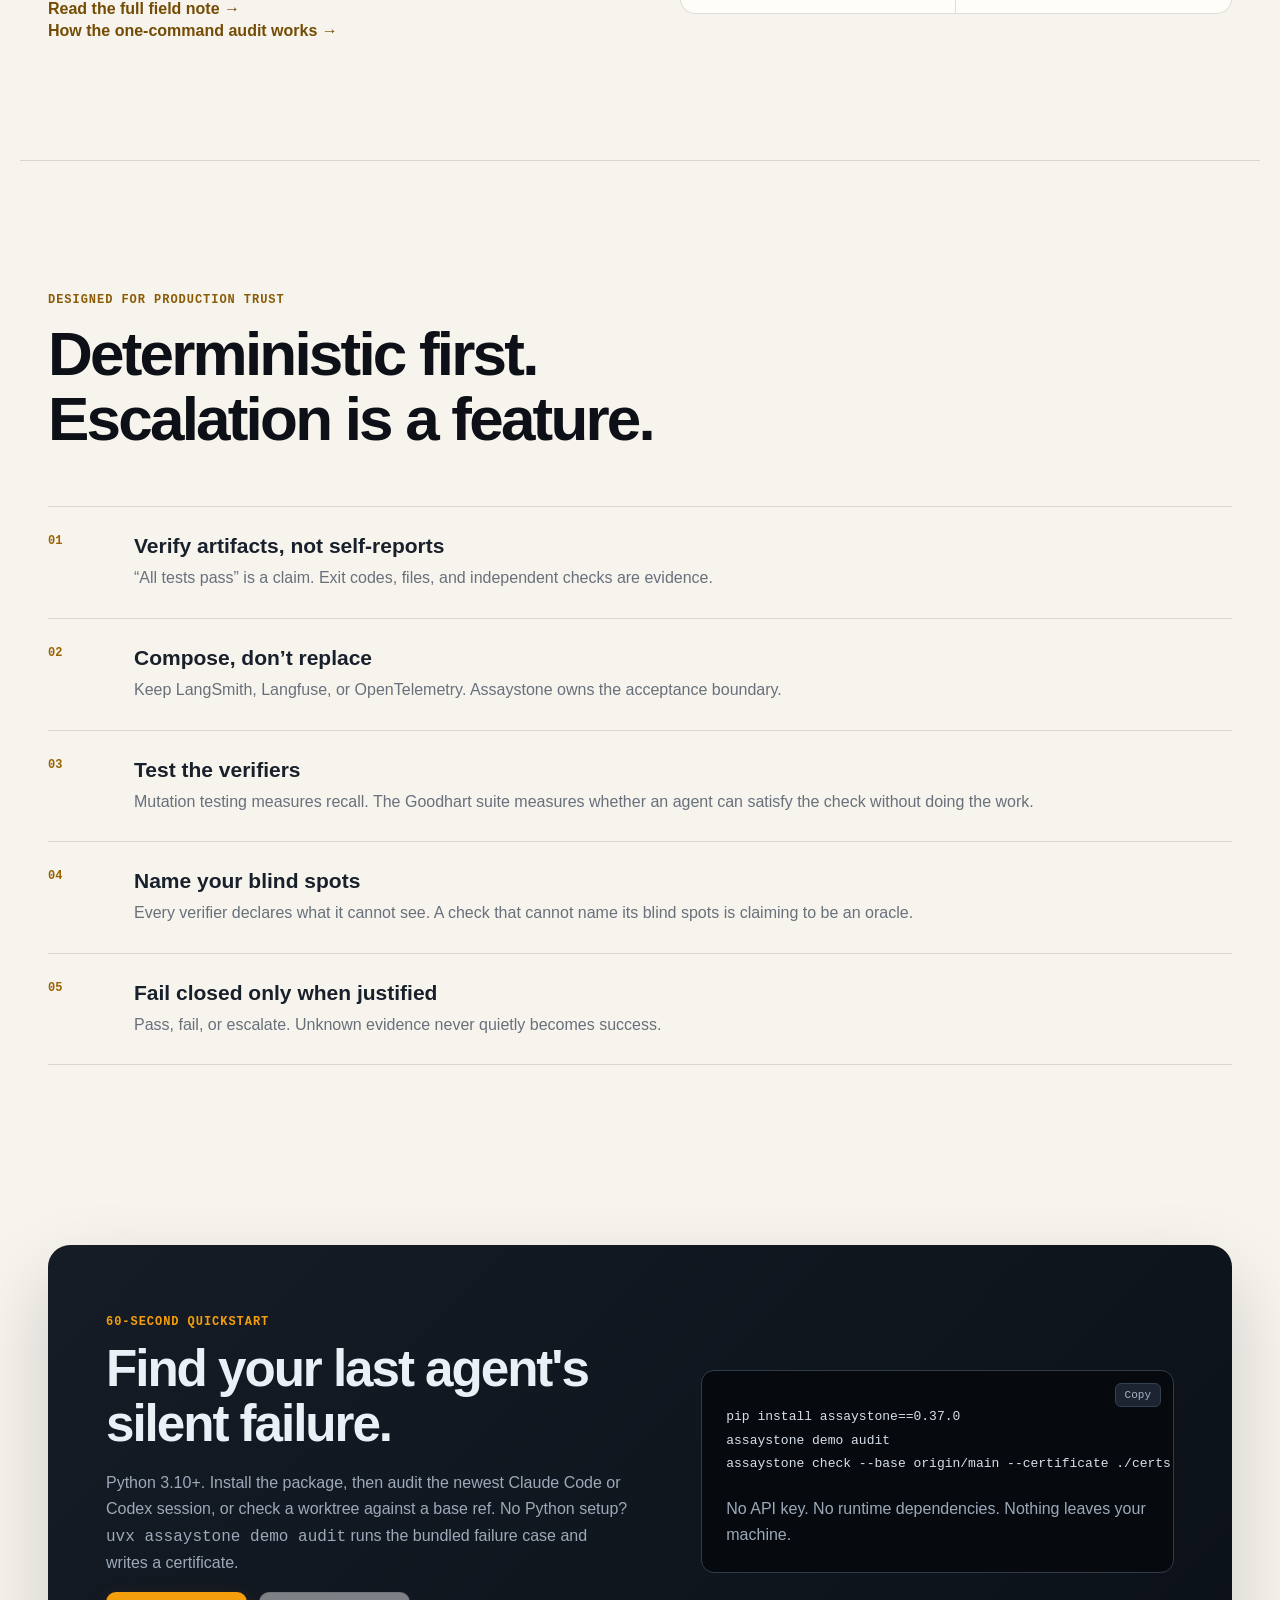
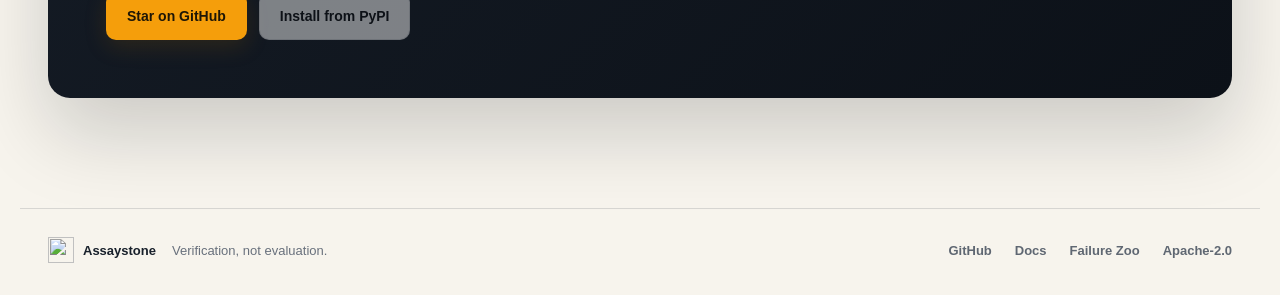
==== commit 03d426e8: "Release v0.37.0: say what you saw Version, changelog, release notes, README and site pins move toget" ====
--- a/site/index.html
+++ b/site/index.html
@@ -46,7 +46,7 @@
         <div class="terminal" aria-label="Install and run Assaystone">
           <div class="terminal-bar"><span></span><span></span><span></span><b>terminal</b></div>
           <div class="terminal-body">
-            <div><span class="prompt">$</span> pip install assaystone==0.36.0</div>
+            <div><span class="prompt">$</span> pip install assaystone==0.37.0</div>
             <div><span class="prompt">$</span> assaystone demo audit</div>
             <div class="finding"><span>HIGH</span> tests.integrity <strong>tests/test_discounts.py (removed 1 test)</strong></div>
             <div class="summary">certificate: audit-demo-session.certificate.json</div>
@@ -150,6 +150,7 @@
         <article><span>03</span><div><h3>Coverage</h3><p>Which declared defect classes are decided by an independent check, which are weak, and which are not covered at all.</p></div></article>
         <article><span>04</span><div><h3>Independence</h3><p>A low-independence failure cannot decide alone. It escalates unless an independent check confirms it.</p></div></article>
         <article><span>05</span><div><h3>Calibration</h3><p>Every certificate says how many of its checks have been measured, and the gap. A check with no data is <code>unmeasured</code> — it never gets a number it did not earn.</p></div></article>
+        <article><span>06</span><div><h3>Transport</h3><p>The certificate says whether the verifier judged the execution or a summary: <code>native</code>, <code>compacted</code>, <code>delegated</code>, <code>imported</code>. A pass built on a summary is not a pass about the work.</p></div></article>
       </div>
       <div class="code-grid">
         <div class="code-card">
@@ -209,8 +210,8 @@
           </div>
         </div>
         <div class="quick-terminal">
-          <button class="copy-button" data-copy="pip install assaystone==0.36.0\nassaystone demo audit\nassaystone check --base origin/main --certificate ./certs">Copy</button>
-          <pre><code>pip install assaystone==0.36.0
+          <button class="copy-button" data-copy="pip install assaystone==0.37.0\nassaystone demo audit\nassaystone check --base origin/main --certificate ./certs">Copy</button>
+          <pre><code>pip install assaystone==0.37.0
 assaystone demo audit
 assaystone check --base origin/main --certificate ./certs</code></pre>
           <p>No API key. No runtime dependencies. Nothing leaves your machine.</p>
